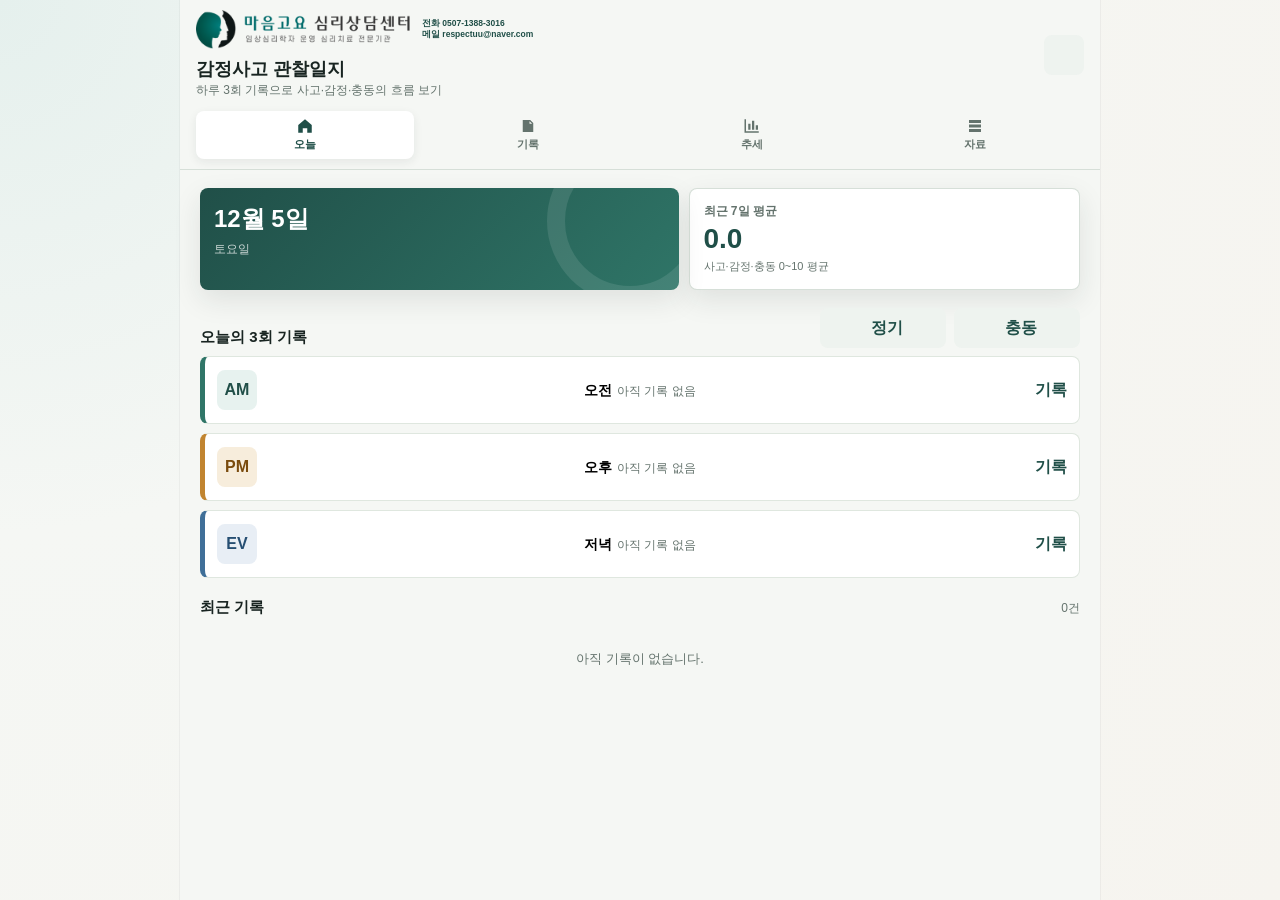
==== index.html @ 986c9a39 "Add files via upload" ====
<!DOCTYPE html>
<html lang="ko">
<head>
  <meta charset="UTF-8">
  <meta name="viewport" content="width=device-width, initial-scale=1.0, viewport-fit=cover">
  <meta name="theme-color" content="#2f7567">
  <meta name="apple-mobile-web-app-capable" content="yes">
  <meta name="apple-mobile-web-app-title" content="감정사고 일지">
  <meta name="apple-mobile-web-app-status-bar-style" content="default">
  <link rel="manifest" href="./manifest.webmanifest">
  <link rel="apple-touch-icon" href="./app-icon-192.png">
  <title>감정사고 관찰일지</title>
  <style>
    :root {
      --bg: #f5f7f4;
      --surface: #ffffff;
      --line: #dfe7df;
      --ink: #182421;
      --muted: #64736d;
      --brand: #2f7567;
      --brand-dark: #204f48;
      --accent: #c1842f;
      --danger: #b64a45;
      --blue: #3f6f98;
      --soft-green: #e7f2ef;
      --soft-amber: #f7eddc;
      --soft-blue: #e8eef5;
      --shadow: 0 10px 28px rgba(28, 44, 40, 0.10);
      --radius: 8px;
    }

    * {
      box-sizing: border-box;
    }

    html {
      min-height: 100%;
      background: var(--bg);
    }

    body {
      min-height: 100%;
      margin: 0;
      color: var(--ink);
      font-family: -apple-system, BlinkMacSystemFont, "Segoe UI", "Noto Sans KR", Arial, sans-serif;
      line-height: 1.45;
      letter-spacing: 0;
      background: radial-gradient(circle at top left, #e5f0ed 0, #f5f7f4 34%, #f6f4ef 100%);
    }

    button,
    input,
    textarea,
    select {
      font: inherit;
    }

    button {
      border: 0;
      cursor: pointer;
    }

    .app {
      max-width: 920px;
      min-height: 100vh;
      margin: 0 auto;
      background: var(--bg);
      box-shadow: 0 0 0 1px rgba(0,0,0,0.04);
    }

    .topbar {
      position: sticky;
      top: 0;
      z-index: 10;
      background: rgba(245, 247, 244, 0.94);
      backdrop-filter: blur(16px);
      border-bottom: 1px solid rgba(210, 220, 212, 0.85);
      padding: calc(10px + env(safe-area-inset-top)) 16px 10px;
    }

    .top-row {
      display: flex;
      align-items: center;
      justify-content: space-between;
      gap: 12px;
    }

    .brand-mark {
      display: flex;
      align-items: center;
      gap: 10px;
      min-width: 0;
      flex: 1;
    }

    .brand-line {
      display: flex;
      align-items: center;
      gap: 6px;
      min-width: 0;
      flex-wrap: wrap;
    }

    .text-logo {
      display: flex;
      align-items: center;
      gap: 6px;
      min-width: 0;
      flex: 0 1 auto;
    }

    .brand-logo-img {
      display: block;
      width: min(220px, 48vw);
      height: auto;
      object-fit: contain;
    }

    .text-logo-name {
      display: flex;
      align-items: baseline;
      gap: 5px;
      white-space: nowrap;
      line-height: 0.95;
    }

    .text-logo-main {
      color: #007f78;
      font-size: 15px;
      font-weight: 900;
      letter-spacing: 0;
    }

    .text-logo-sub {
      color: #3f4346;
      font-size: 13px;
      font-weight: 850;
      letter-spacing: 0;
    }

    .text-logo-caption {
      display: block;
      margin-top: 1px;
      color: #777f7b;
      font-size: 7px;
      font-weight: 800;
      line-height: 1;
      letter-spacing: 0.7px;
      white-space: nowrap;
    }

    .center-contact {
      color: var(--brand-dark);
      font-size: 8.5px;
      line-height: 1.35;
      font-weight: 750;
      white-space: nowrap;
      flex: 0 0 auto;
    }

    .center-contact span {
      display: block;
    }

    h1 {
      margin: 0;
      font-size: 18px;
      line-height: 1.2;
      font-weight: 800;
    }

    .app-title {
      margin-top: 10px;
    }

    .subtitle {
      margin: 2px 0 0;
      color: var(--muted);
      font-size: 12px;
      white-space: nowrap;
      overflow: hidden;
      text-overflow: ellipsis;
    }

    .ghost-btn,
    .solid-btn,
    .danger-btn,
    .icon-btn {
      min-height: 40px;
      border-radius: 8px;
      display: inline-flex;
      align-items: center;
      justify-content: center;
      gap: 7px;
      font-weight: 750;
      transition: transform 0.12s ease, background 0.12s ease;
    }

    .ghost-btn:active,
    .solid-btn:active,
    .danger-btn:active,
    .icon-btn:active {
      transform: translateY(1px);
    }

    .ghost-btn {
      padding: 0 12px;
      background: #eef3ef;
      color: var(--brand-dark);
    }

    .solid-btn {
      width: 100%;
      padding: 0 16px;
      color: white;
      background: var(--brand);
      box-shadow: 0 8px 18px rgba(47, 117, 103, 0.24);
    }

    .button-row {
      display: grid;
      grid-template-columns: 1fr 1fr;
      gap: 8px;
    }

    .danger-btn {
      width: 100%;
      padding: 0 16px;
      color: white;
      background: var(--danger);
    }

    .icon-btn {
      width: 40px;
      height: 40px;
      background: #eef3ef;
      color: var(--brand-dark);
      flex: 0 0 auto;
      font-size: 18px;
    }

    .tabs {
      display: grid;
      grid-template-columns: repeat(4, 1fr);
      gap: 6px;
      margin-top: 12px;
    }

    .tab {
      min-height: 42px;
      padding: 6px 4px;
      border-radius: 8px;
      background: transparent;
      color: var(--muted);
      display: flex;
      flex-direction: column;
      align-items: center;
      justify-content: center;
      gap: 2px;
      font-size: 11px;
      font-weight: 750;
    }

    .tab .tab-icon {
      width: 18px;
      height: 18px;
      display: block;
      position: relative;
    }

    .tab.active {
      background: var(--surface);
      color: var(--brand-dark);
      box-shadow: 0 3px 10px rgba(29, 42, 38, 0.08);
    }

    .icon-home::before,
    .icon-write::before,
    .icon-chart::before,
    .icon-data::before,
    .icon-lock::before,
    .icon-plus::before,
    .icon-download::before,
    .icon-upload::before,
    .icon-trash::before,
    .icon-save::before {
      content: "";
      display: block;
      width: 100%;
      height: 100%;
      background: currentColor;
      mask-size: contain;
      mask-repeat: no-repeat;
      mask-position: center;
      -webkit-mask-size: contain;
      -webkit-mask-repeat: no-repeat;
      -webkit-mask-position: center;
    }

    .icon-home::before { mask-image: url("data:image/svg+xml,%3Csvg xmlns='http://www.w3.org/2000/svg' viewBox='0 0 24 24'%3E%3Cpath d='M3 10.5 12 3l9 7.5V21h-6v-6H9v6H3z'/%3E%3C/svg%3E"); -webkit-mask-image: url("data:image/svg+xml,%3Csvg xmlns='http://www.w3.org/2000/svg' viewBox='0 0 24 24'%3E%3Cpath d='M3 10.5 12 3l9 7.5V21h-6v-6H9v6H3z'/%3E%3C/svg%3E"); }
    .icon-write::before { mask-image: url("data:image/svg+xml,%3Csvg xmlns='http://www.w3.org/2000/svg' viewBox='0 0 24 24'%3E%3Cpath d='M5 4h10l4 4v12H5zm9 1.5V9h3.5L14 5.5zM8 13h8v2H8zm0 4h8v2H8z'/%3E%3C/svg%3E"); -webkit-mask-image: url("data:image/svg+xml,%3Csvg xmlns='http://www.w3.org/2000/svg' viewBox='0 0 24 24'%3E%3Cpath d='M5 4h10l4 4v12H5zm9 1.5V9h3.5L14 5.5zM8 13h8v2H8zm0 4h8v2H8z'/%3E%3C/svg%3E"); }
    .icon-chart::before { mask-image: url("data:image/svg+xml,%3Csvg xmlns='http://www.w3.org/2000/svg' viewBox='0 0 24 24'%3E%3Cpath d='M4 19h17v2H2V3h2zm3-2V9h3v8zm5 0V5h3v12zm5 0v-6h3v6z'/%3E%3C/svg%3E"); -webkit-mask-image: url("data:image/svg+xml,%3Csvg xmlns='http://www.w3.org/2000/svg' viewBox='0 0 24 24'%3E%3Cpath d='M4 19h17v2H2V3h2zm3-2V9h3v8zm5 0V5h3v12zm5 0v-6h3v6z'/%3E%3C/svg%3E"); }
    .icon-data::before { mask-image: url("data:image/svg+xml,%3Csvg xmlns='http://www.w3.org/2000/svg' viewBox='0 0 24 24'%3E%3Cpath d='M4 4h16v4H4zm0 6h16v4H4zm0 6h16v4H4z'/%3E%3C/svg%3E"); -webkit-mask-image: url("data:image/svg+xml,%3Csvg xmlns='http://www.w3.org/2000/svg' viewBox='0 0 24 24'%3E%3Cpath d='M4 4h16v4H4zm0 6h16v4H4zm0 6h16v4H4z'/%3E%3C/svg%3E"); }
    .icon-lock::before { mask-image: url("data:image/svg+xml,%3Csvg xmlns='http://www.w3.org/2000/svg' viewBox='0 0 24 24'%3E%3Cpath d='M7 10V8a5 5 0 0 1 10 0v2h2v11H5V10zm2 0h6V8a3 3 0 0 0-6 0z'/%3E%3C/svg%3E"); -webkit-mask-image: url("data:image/svg+xml,%3Csvg xmlns='http://www.w3.org/2000/svg' viewBox='0 0 24 24'%3E%3Cpath d='M7 10V8a5 5 0 0 1 10 0v2h2v11H5V10zm2 0h6V8a3 3 0 0 0-6 0z'/%3E%3C/svg%3E"); }
    .icon-plus::before { mask-image: url("data:image/svg+xml,%3Csvg xmlns='http://www.w3.org/2000/svg' viewBox='0 0 24 24'%3E%3Cpath d='M11 4h2v7h7v2h-7v7h-2v-7H4v-2h7z'/%3E%3C/svg%3E"); -webkit-mask-image: url("data:image/svg+xml,%3Csvg xmlns='http://www.w3.org/2000/svg' viewBox='0 0 24 24'%3E%3Cpath d='M11 4h2v7h7v2h-7v7h-2v-7H4v-2h7z'/%3E%3C/svg%3E"); }
    .icon-download::before { mask-image: url("data:image/svg+xml,%3Csvg xmlns='http://www.w3.org/2000/svg' viewBox='0 0 24 24'%3E%3Cpath d='M11 3h2v10l3-3 1.4 1.4L12 16.8l-5.4-5.4L8 10l3 3zM5 19h14v2H5z'/%3E%3C/svg%3E"); -webkit-mask-image: url("data:image/svg+xml,%3Csvg xmlns='http://www.w3.org/2000/svg' viewBox='0 0 24 24'%3E%3Cpath d='M11 3h2v10l3-3 1.4 1.4L12 16.8l-5.4-5.4L8 10l3 3zM5 19h14v2H5z'/%3E%3C/svg%3E"); }
    .icon-upload::before { mask-image: url("data:image/svg+xml,%3Csvg xmlns='http://www.w3.org/2000/svg' viewBox='0 0 24 24'%3E%3Cpath d='M11 16h2V6l3 3 1.4-1.4L12 2.2 6.6 7.6 8 9l3-3zM5 19h14v2H5z'/%3E%3C/svg%3E"); -webkit-mask-image: url("data:image/svg+xml,%3Csvg xmlns='http://www.w3.org/2000/svg' viewBox='0 0 24 24'%3E%3Cpath d='M11 16h2V6l3 3 1.4-1.4L12 2.2 6.6 7.6 8 9l3-3zM5 19h14v2H5z'/%3E%3C/svg%3E"); }
    .icon-trash::before { mask-image: url("data:image/svg+xml,%3Csvg xmlns='http://www.w3.org/2000/svg' viewBox='0 0 24 24'%3E%3Cpath d='M7 21h10l1-13H6zm2-16V3h6v2h5v2H4V5z'/%3E%3C/svg%3E"); -webkit-mask-image: url("data:image/svg+xml,%3Csvg xmlns='http://www.w3.org/2000/svg' viewBox='0 0 24 24'%3E%3Cpath d='M7 21h10l1-13H6zm2-16V3h6v2h5v2H4V5z'/%3E%3C/svg%3E"); }
    .icon-save::before { mask-image: url("data:image/svg+xml,%3Csvg xmlns='http://www.w3.org/2000/svg' viewBox='0 0 24 24'%3E%3Cpath d='M5 3h12l2 2v16H5zm3 2v5h8V5zm1 12h6v-5H9z'/%3E%3C/svg%3E"); -webkit-mask-image: url("data:image/svg+xml,%3Csvg xmlns='http://www.w3.org/2000/svg' viewBox='0 0 24 24'%3E%3Cpath d='M5 3h12l2 2v16H5zm3 2v5h8V5zm1 12h6v-5H9z'/%3E%3C/svg%3E"); }

    main {
      padding: 16px 14px 92px;
    }

    .view {
      display: none;
    }

    .view.active {
      display: block;
    }

    .grid {
      display: grid;
      gap: 12px;
    }

    .card {
      background: var(--surface);
      border: 1px solid rgba(211, 221, 213, 0.92);
      border-radius: var(--radius);
      box-shadow: var(--shadow);
      padding: 14px;
    }

    .summary {
      display: grid;
      grid-template-columns: 1.1fr 0.9fr;
      gap: 10px;
    }

    .today-card {
      color: white;
      background: linear-gradient(135deg, var(--brand-dark), var(--brand));
      border: 0;
      overflow: hidden;
      position: relative;
    }

    .today-card::after {
      content: "";
      position: absolute;
      right: -34px;
      top: -50px;
      width: 130px;
      height: 130px;
      border-radius: 50%;
      border: 18px solid rgba(255, 255, 255, 0.10);
    }

    .date-text {
      position: relative;
      z-index: 1;
      font-size: 24px;
      font-weight: 850;
    }

    .date-sub {
      position: relative;
      z-index: 1;
      margin-top: 4px;
      color: rgba(255,255,255,0.76);
      font-size: 12px;
    }

    .metric {
      display: flex;
      flex-direction: column;
      justify-content: center;
      min-height: 92px;
    }

    .metric-label {
      color: var(--muted);
      font-size: 12px;
      font-weight: 750;
    }

    .metric-value {
      margin-top: 4px;
      font-size: 28px;
      font-weight: 850;
      line-height: 1;
      color: var(--brand-dark);
    }

    .metric-note {
      margin-top: 6px;
      color: var(--muted);
      font-size: 11px;
    }

    .section-head {
      display: flex;
      align-items: end;
      justify-content: space-between;
      gap: 12px;
      margin: 18px 0 8px;
    }

    h2 {
      margin: 0;
      font-size: 15px;
      font-weight: 850;
    }

    .small-muted {
      color: var(--muted);
      font-size: 12px;
    }

    .slot-list {
      display: grid;
      gap: 9px;
    }

    .slot {
      min-height: 68px;
      display: grid;
      grid-template-columns: 42px 1fr auto;
      align-items: center;
      gap: 12px;
      padding: 12px;
      border-radius: var(--radius);
      border: 1px solid var(--line);
      background: var(--surface);
    }

    .slot.am { border-left: 5px solid var(--brand); }
    .slot.pm { border-left: 5px solid var(--accent); }
    .slot.evening { border-left: 5px solid var(--blue); }

    .slot-symbol {
      width: 40px;
      height: 40px;
      border-radius: 8px;
      display: grid;
      place-items: center;
      font-weight: 850;
    }

    .slot.am .slot-symbol { color: var(--brand-dark); background: var(--soft-green); }
    .slot.pm .slot-symbol { color: #7a4b0d; background: var(--soft-amber); }
    .slot.evening .slot-symbol { color: #264e72; background: var(--soft-blue); }

    .slot-title {
      font-weight: 800;
      font-size: 14px;
    }

    .slot-detail {
      margin-top: 2px;
      color: var(--muted);
      font-size: 12px;
    }

    .slot-score {
      min-width: 46px;
      text-align: right;
      font-weight: 850;
      color: var(--brand-dark);
    }

    .form-row {
      display: grid;
      gap: 6px;
      margin-bottom: 14px;
    }

    label {
      color: var(--muted);
      font-size: 12px;
      font-weight: 800;
    }

    input[type="date"],
    select,
    textarea,
    input[type="password"],
    input[type="text"] {
      width: 100%;
      min-height: 44px;
      border-radius: 8px;
      border: 1px solid var(--line);
      background: #fbfcfa;
      color: var(--ink);
      padding: 10px 11px;
      outline: none;
    }

    textarea {
      min-height: 82px;
      resize: vertical;
    }

    input:focus,
    select:focus,
    textarea:focus {
      border-color: var(--brand);
      box-shadow: 0 0 0 3px rgba(47, 117, 103, 0.14);
      background: white;
    }

    .segmented {
      display: grid;
      grid-template-columns: repeat(3, 1fr);
      gap: 6px;
    }

    .segmented button,
    .chip {
      min-height: 40px;
      border-radius: 8px;
      background: #edf2ee;
      color: var(--muted);
      font-weight: 800;
    }

    .segmented button.active,
    .chip.active {
      color: white;
      background: var(--brand);
    }

    .mode-note {
      margin-top: 6px;
      color: var(--muted);
      font-size: 12px;
    }

    .chip-row {
      display: flex;
      flex-wrap: wrap;
      gap: 7px;
    }

    .chip {
      padding: 0 12px;
    }

    .slider-card {
      padding: 11px 0 8px;
      border-bottom: 1px solid #edf1ed;
    }

    .slider-card:last-child {
      border-bottom: 0;
    }

    .urgent-panel {
      display: none;
      margin-top: 12px;
      padding: 12px;
      border: 1px solid rgba(182, 74, 69, 0.26);
      border-radius: var(--radius);
      background: #fff6f2;
    }

    .urgent-panel.active {
      display: block;
    }

    .urgent-title {
      color: #8c332f;
      font-size: 14px;
      font-weight: 850;
    }

    .coping-actions {
      display: grid;
      grid-template-columns: 1fr 1fr;
      gap: 7px;
      margin-top: 10px;
    }

    .coping-btn {
      min-height: 38px;
      padding: 0 10px;
      border-radius: 8px;
      background: white;
      color: #6d302d;
      border: 1px solid rgba(182, 74, 69, 0.24);
      font-size: 12px;
      font-weight: 800;
    }

    .slider-top {
      display: flex;
      align-items: center;
      justify-content: space-between;
      gap: 10px;
      margin-bottom: 8px;
    }

    .slider-name {
      font-weight: 800;
      font-size: 14px;
    }

    .slider-value {
      width: 42px;
      height: 32px;
      border-radius: 8px;
      display: grid;
      place-items: center;
      color: white;
      background: var(--brand);
      font-weight: 850;
    }

    input[type="range"] {
      width: 100%;
      accent-color: var(--brand);
    }

    .range-labels {
      display: flex;
      justify-content: space-between;
      color: var(--muted);
      font-size: 11px;
    }

    .chart-wrap {
      height: 230px;
      width: 100%;
    }

    canvas {
      width: 100%;
      height: 100%;
      display: block;
    }

    .pattern-grid {
      display: grid;
      gap: 10px;
    }

    .pattern-item {
      display: grid;
      grid-template-columns: 1fr auto;
      gap: 10px;
      align-items: center;
      padding: 10px 0;
      border-bottom: 1px solid #edf1ed;
    }

    .pattern-item:last-child {
      border-bottom: 0;
    }

    .bar {
      height: 8px;
      margin-top: 7px;
      border-radius: 99px;
      background: #e6ece7;
      overflow: hidden;
    }

    .bar span {
      display: block;
      height: 100%;
      border-radius: inherit;
      background: var(--brand);
    }

    .record-list {
      display: grid;
      gap: 8px;
    }

    .record-item {
      display: grid;
      gap: 5px;
      padding: 12px;
      border: 1px solid var(--line);
      border-radius: var(--radius);
      background: white;
    }

    .record-top {
      display: flex;
      justify-content: space-between;
      gap: 10px;
      font-weight: 850;
      font-size: 13px;
    }

    .record-meta {
      color: var(--muted);
      font-size: 12px;
    }

    .record-badge {
      display: inline-flex;
      width: fit-content;
      padding: 3px 7px;
      border-radius: 999px;
      color: #8c332f;
      background: #fff1ee;
      font-size: 11px;
      font-weight: 850;
    }

    .record-actions {
      display: flex;
      gap: 8px;
      margin-top: 4px;
    }

    .mini-btn {
      min-height: 34px;
      padding: 0 10px;
      border-radius: 8px;
      background: #edf2ee;
      color: var(--brand-dark);
      font-weight: 800;
      font-size: 12px;
    }

    .empty {
      padding: 24px 10px;
      text-align: center;
      color: var(--muted);
      font-size: 13px;
    }

    .toast {
      position: fixed;
      left: 50%;
      bottom: calc(18px + env(safe-area-inset-bottom));
      z-index: 30;
      transform: translateX(-50%) translateY(20px);
      opacity: 0;
      pointer-events: none;
      max-width: min(420px, calc(100vw - 28px));
      padding: 12px 14px;
      color: white;
      background: rgba(20, 34, 30, 0.94);
      border-radius: 8px;
      box-shadow: var(--shadow);
      font-weight: 750;
      transition: opacity .18s ease, transform .18s ease;
    }

    .toast.show {
      opacity: 1;
      transform: translateX(-50%) translateY(0);
    }

    .lock-screen {
      position: fixed;
      inset: 0;
      z-index: 40;
      display: none;
      place-items: center;
      padding: 22px;
      background: linear-gradient(135deg, var(--brand-dark), #31433f);
    }

    .lock-screen.active {
      display: grid;
    }

    .lock-box {
      width: min(380px, 100%);
      padding: 20px;
      border-radius: var(--radius);
      background: white;
      box-shadow: 0 24px 60px rgba(0,0,0,0.24);
    }

    .lock-box h2 {
      font-size: 20px;
      margin-bottom: 6px;
    }

    .file-input {
      display: none;
    }

    .report-box {
      display: grid;
      gap: 8px;
      margin-top: 12px;
      padding: 12px;
      border-radius: var(--radius);
      background: #fbfcfa;
      border: 1px solid var(--line);
      color: var(--ink);
      font-size: 13px;
    }

    .privacy-note {
      margin-top: 10px;
      color: var(--muted);
      font-size: 12px;
    }

    .guide-list {
      margin: 10px 0 0;
      padding-left: 18px;
      color: var(--muted);
      font-size: 12px;
    }

    .guide-list li {
      margin: 4px 0;
    }

    .share-actions {
      display: grid;
      grid-template-columns: 1fr 1fr;
      gap: 8px;
      margin-top: 10px;
    }

    @media (min-width: 720px) {
      .app {
        min-height: 100vh;
      }

      main {
        padding: 18px 20px 34px;
      }

      .desktop-grid {
        display: grid;
        grid-template-columns: 1fr 1fr;
        gap: 14px;
        align-items: start;
      }

      .chart-wrap {
        height: 280px;
      }
    }

    @media (max-width: 380px) {
      h1 {
        font-size: 16px;
      }

      .text-logo-main {
        font-size: 13px;
      }

      .text-logo-sub {
        font-size: 11.5px;
      }

      .text-logo-caption {
        font-size: 6.5px;
      }

      .brand-line {
        gap: 3px 8px;
      }

      .brand-logo-img {
        width: min(176px, 52vw);
      }

      .center-contact {
        font-size: 7.5px;
      }

      .summary {
        grid-template-columns: 1fr;
      }

      .button-row,
      .coping-actions,
      .share-actions {
        grid-template-columns: 1fr;
      }

      .slot {
        grid-template-columns: 38px 1fr;
      }

      .slot-score {
        grid-column: 2;
        text-align: left;
      }
    }
  </style>
</head>
<body>
  <div class="app">
    <header class="topbar">
      <div class="top-row">
        <div class="brand-mark">
          <div>
            <div class="brand-line">
              <div class="text-logo" aria-label="마음고요 심리상담센터">
                <img class="brand-logo-img" src="./maeumgoyo_logo_large_subtitle.png" alt="마음고요 심리상담센터 - 임상심리학자 운영 심리치료 전문기관">
              </div>
              <div class="center-contact" aria-label="마음고요 심리상담센터 연락처">
                <span>전화 0507-1388-3016</span>
                <span>메일 respectuu@naver.com</span>
              </div>
            </div>
            <h1 class="app-title">감정사고 관찰일지</h1>
            <p class="subtitle">하루 3회 기록으로 사고·감정·충동의 흐름 보기</p>
          </div>
        </div>
        <button class="icon-btn" id="lockButton" title="잠금"><span class="tab-icon icon-lock"></span></button>
      </div>
      <nav class="tabs" aria-label="앱 메뉴">
        <button class="tab active" data-view="home"><span class="tab-icon icon-home"></span><span>오늘</span></button>
        <button class="tab" data-view="record"><span class="tab-icon icon-write"></span><span>기록</span></button>
        <button class="tab" data-view="trend"><span class="tab-icon icon-chart"></span><span>추세</span></button>
        <button class="tab" data-view="data"><span class="tab-icon icon-data"></span><span>자료</span></button>
      </nav>
    </header>

    <main>
      <section class="view active" id="homeView">
        <div class="summary">
          <div class="card today-card">
            <div class="date-text" id="todayText">오늘</div>
            <div class="date-sub" id="todaySub">오전 · 오후 · 저녁 중 편한 시간에 기록</div>
          </div>
          <div class="card metric">
            <div class="metric-label">최근 7일 평균</div>
            <div class="metric-value" id="weekAverage">0.0</div>
            <div class="metric-note">사고·감정·충동 0~10 평균</div>
          </div>
        </div>

        <div class="section-head">
          <h2>오늘의 3회 기록</h2>
          <div class="button-row" style="width:min(260px, 100%);">
            <button class="ghost-btn" id="quickRecord"><span class="tab-icon icon-plus"></span>정기</button>
            <button class="ghost-btn" id="urgeRecord"><span class="tab-icon icon-plus"></span>충동</button>
          </div>
        </div>
        <div class="slot-list" id="todaySlots"></div>

        <div class="section-head">
          <h2>최근 기록</h2>
          <span class="small-muted" id="recordCount">0건</span>
        </div>
        <div class="record-list" id="recentRecords"></div>
      </section>

      <section class="view" id="recordView">
        <form class="card" id="entryForm">
          <input type="hidden" id="editId">
          <div class="form-row">
            <label for="dateInput">날짜</label>
            <input id="dateInput" type="date" required>
            <div class="small-muted">관찰한 날짜입니다. 실제 기록한 시각은 자동으로 따로 저장됩니다.</div>
          </div>

          <div class="form-row">
            <label>기록 방식</label>
            <div class="segmented" id="modeButtons">
              <button type="button" data-mode="routine" class="active">하루 3회</button>
              <button type="button" data-mode="event">충동 발생</button>
            </div>
            <div class="mode-note" id="modeNote">하루 3회 기록은 같은 날짜와 시간대에 1개만 유지됩니다.</div>
          </div>

          <div class="form-row">
            <label>시간대</label>
            <div class="segmented" id="periodButtons">
              <button type="button" data-period="오전" class="active">오전</button>
              <button type="button" data-period="오후">오후</button>
              <button type="button" data-period="저녁">저녁</button>
            </div>
          </div>

          <div class="form-row">
            <label>중독 유형</label>
            <div class="chip-row" id="typeChips">
              <button type="button" class="chip active" data-type="도박">도박</button>
              <button type="button" class="chip" data-type="음주">음주</button>
              <button type="button" class="chip" data-type="성">성</button>
              <button type="button" class="chip" data-type="쇼핑">쇼핑</button>
              <button type="button" class="chip" data-type="인터넷">인터넷</button>
              <button type="button" class="chip" data-type="기타">기타</button>
            </div>
          </div>

          <div class="form-row">
            <label for="situationInput">상황</label>
            <textarea id="situationInput" placeholder="예: 퇴근 후 혼자 있을 때, 갈등 후 휴대폰을 오래 보던 중"></textarea>
          </div>

          <div class="form-row">
            <label for="thoughtTextInput">그때 든 생각</label>
            <textarea id="thoughtTextInput" placeholder="예: 지금 하지 않으면 답답함이 사라지지 않을 것 같았다"></textarea>
          </div>

          <div class="form-row">
            <label>감정 종류</label>
            <div class="chip-row" id="emotionChips">
              <button type="button" class="chip active" data-emotion="">선택 안 함</button>
              <button type="button" class="chip" data-emotion="불안">불안</button>
              <button type="button" class="chip" data-emotion="외로움">외로움</button>
              <button type="button" class="chip" data-emotion="분노">분노</button>
              <button type="button" class="chip" data-emotion="공허함">공허함</button>
              <button type="button" class="chip" data-emotion="수치심">수치심</button>
              <button type="button" class="chip" data-emotion="심심함">심심함</button>
              <button type="button" class="chip" data-emotion="짜증">짜증</button>
              <button type="button" class="chip" data-emotion="우울">우울</button>
              <button type="button" class="chip" data-emotion="두려움">두려움</button>
              <button type="button" class="chip" data-emotion="기타">기타</button>
            </div>
          </div>

          <div class="form-row">
            <label>충동이 시작된 때</label>
            <div class="segmented" id="urgeStartButtons" style="grid-template-columns: repeat(4, 1fr);">
              <button type="button" data-urge-start="방금" class="active">방금</button>
              <button type="button" data-urge-start="30분 전">30분 전</button>
              <button type="button" data-urge-start="1시간 전">1시간 전</button>
              <button type="button" data-urge-start="더 이전">더 이전</button>
            </div>
          </div>

          <div class="form-row">
            <label>강도 및 중독행동 기록</label>
            <div class="card" style="box-shadow:none; padding:4px 12px;">
              <div class="slider-card">
                <div class="slider-top"><span class="slider-name">중독 관련 생각</span><span class="slider-value" id="thoughtValue">0</span></div>
                <input id="thoughtInput" type="range" min="0" max="10" value="0">
                <div class="range-labels"><span>없음</span><span>매우 강함</span></div>
              </div>
              <div class="slider-card">
                <div class="slider-top"><span class="slider-name">불편한 감정</span><span class="slider-value" id="emotionValue">0</span></div>
                <input id="emotionInput" type="range" min="0" max="10" value="0">
                <div class="range-labels"><span>안정</span><span>압도됨</span></div>
              </div>
              <div class="slider-card">
                <div class="slider-top"><span class="slider-name">하고 싶은 마음</span><span class="slider-value" id="urgeValue">0</span></div>
                <input id="urgeInput" type="range" min="0" max="10" value="0">
                <div class="range-labels"><span>없음</span><span>통제 어려움</span></div>
              </div>
              <div class="slider-card">
                <div class="slider-top"><span class="slider-name">행동 여부</span><span class="small-muted">0/1 기록</span></div>
                <input id="actionInput" type="hidden" value="0">
                <div class="segmented" id="actionButtons">
                  <button type="button" data-action="0" class="active">일어나지 않음 (0)</button>
                  <button type="button" data-action="1">일어남 (1)</button>
                </div>
              </div>
            </div>
            <div class="urgent-panel" id="urgentPanel">
              <div class="urgent-title">지금 충동이 강합니다. 먼저 10분만 늦춰보세요.</div>
              <div class="small-muted" style="margin-top:4px;">아래 대처를 누르면 대처행동 칸에 바로 기록됩니다.</div>
              <div class="coping-actions">
                <button type="button" class="coping-btn" data-coping="10분 미루기">10분 미루기</button>
                <button type="button" class="coping-btn" data-coping="장소 바꾸기">장소 바꾸기</button>
                <button type="button" class="coping-btn" data-coping="마음챙김호흡 1분">호흡 1분</button>
                <button type="button" class="coping-btn" data-coping="신뢰하는 사람에게 연락하기">연락하기</button>
              </div>
            </div>
          </div>

          <div class="form-row">
            <label for="noteInput">대처행동</label>
            <textarea id="noteInput" placeholder="대처방법(멈춤-한걸음뒤로-관찰하기-가치 행동하기, 세수하기-심한운동-마음챙김호흡-근육이완-전화하기), 기타 자신이 사용한 대처 방식을 기록하세요"></textarea>
          </div>

          <div class="form-row">
            <label>대처 후 도움 정도</label>
            <div class="card" style="box-shadow:none; padding:4px 12px;">
              <div class="slider-card">
                <div class="slider-top"><span class="slider-name">도움 정도</span><span class="slider-value" id="copingEffectValue">0</span></div>
                <input id="copingEffectInput" type="range" min="0" max="10" value="0">
                <div class="range-labels"><span>도움 안 됨</span><span>많이 도움</span></div>
              </div>
            </div>
          </div>

          <button class="solid-btn" type="submit"><span class="tab-icon icon-save"></span>지금 저장</button>
          <div class="small-muted" id="saveStatus" style="margin-top:8px; text-align:center;">변경 후 저장 버튼을 눌러주세요.</div>
        </form>
      </section>

      <section class="view" id="trendView">
        <div class="desktop-grid">
          <div class="card">
            <div class="section-head" style="margin-top:0;">
              <h2>사고·감정·충동과 중독행동</h2>
              <span class="small-muted">O=했음, X=하지 않았음</span>
            </div>
            <div class="chart-wrap"><canvas id="trendChart"></canvas></div>
          </div>

          <div class="card">
            <div class="section-head" style="margin-top:0;">
              <h2>패턴 요약</h2>
              <span class="small-muted" id="patternSource">기록 기준</span>
            </div>
            <div class="pattern-grid" id="patternSummary"></div>
          </div>
        </div>
      </section>

      <section class="view" id="dataView">
        <div class="grid">
          <div class="card">
            <h2>자료 내보내기</h2>
            <p class="small-muted">상담 전 공유하거나 본인이 보관할 수 있도록 CSV 파일로 저장합니다.</p>
            <ul class="guide-list">
              <li>가장 쉬운 방법은 CSV 공유를 눌러 메일 앱을 선택하는 것입니다. 지원되는 기기에서는 파일이 함께 전달됩니다.</li>
              <li>메일 작성은 받는 사람과 본문만 자동 입력됩니다. CSV 파일은 다운로드 후 직접 첨부해야 합니다.</li>
              <li>아이폰 Safari: 보통 파일 앱의 다운로드 폴더에 저장됩니다.</li>
              <li>안드로이드 Chrome/Samsung Internet: 보통 내 파일 또는 Files 앱의 Download 폴더에 저장됩니다.</li>
              <li>파일 이름에는 선택한 범위와 오늘 날짜가 함께 표시됩니다.</li>
            </ul>
            <div style="height:12px"></div>
            <div class="form-row" style="margin-bottom:0;">
              <label>내보낼 범위</label>
              <div class="segmented" id="exportRangeButtons" style="grid-template-columns: repeat(4, 1fr);">
                <button type="button" data-days="7" class="active">1주</button>
                <button type="button" data-days="14">2주</button>
                <button type="button" data-days="28">4주</button>
                <button type="button" data-days="all">전체</button>
              </div>
              <div class="mode-note" id="exportRangeNote">최근 1주 자료를 내보냅니다. 기록이 1주보다 적으면 있는 기록만 포함합니다.</div>
            </div>
            <div style="height:12px"></div>
            <button class="solid-btn" id="exportButton"><span class="tab-icon icon-download"></span>CSV 내보내기</button>
            <div class="share-actions">
              <button class="ghost-btn" id="shareCsvButton" type="button"><span class="tab-icon icon-upload"></span>CSV 공유</button>
              <button class="ghost-btn" id="emailButton" type="button"><span class="tab-icon icon-upload"></span>CSV 저장 후 메일</button>
            </div>
            <p class="small-muted" id="exportInfo" style="margin-top:10px;"></p>
          </div>

          <div class="card">
            <h2>자료 가져오기</h2>
            <p class="small-muted">이 앱에서 내보낸 CSV를 다시 불러올 수 있습니다.</p>
            <div style="height:12px"></div>
            <input class="file-input" id="importFile" type="file" accept=".csv,text/csv">
            <button class="ghost-btn" id="importButton" style="width:100%;"><span class="tab-icon icon-upload"></span>CSV 가져오기</button>
          </div>

          <div class="card">
            <h2>상담용 요약</h2>
            <p class="small-muted">최근 기록을 바탕으로 상담 전에 함께 볼 핵심 패턴을 정리합니다.</p>
            <div class="report-box" id="counselingSummary"></div>
          </div>

          <div class="card">
            <h2>개인정보 보호</h2>
            <p class="small-muted">기록은 이 기기의 브라우저 저장공간에만 저장되며 서버로 전송되지 않습니다.</p>
            <p class="privacy-note">PIN은 간단한 화면 잠금입니다. 강한 암호화가 아니므로 공용 기기에서는 사용 후 자료를 내보내고 삭제하세요.</p>
            <div style="height:12px"></div>
            <div class="grid">
              <input id="pinInput" type="password" inputmode="numeric" minlength="4" placeholder="4자리 이상 PIN 설정 또는 변경">
              <button class="ghost-btn" id="pinButton" style="width:100%;"><span class="tab-icon icon-lock"></span>PIN 저장</button>
            </div>
          </div>

          <div class="card">
            <h2>앱 업데이트</h2>
            <p class="small-muted">버튼이나 화면이 예전 모습으로 보이면 앱 파일만 새로 받습니다. 저장한 관찰 기록은 삭제되지 않습니다.</p>
            <p class="privacy-note">현재 버전: <span id="appVersionText">확인 중</span></p>
            <div style="height:12px"></div>
            <button class="ghost-btn" id="refreshAppButton" style="width:100%;"><span class="tab-icon icon-download"></span>새 버전 적용</button>
          </div>

          <div class="card">
            <h2>전체 삭제</h2>
            <p class="small-muted">기기에 저장된 모든 관찰 기록을 삭제합니다. 삭제 전 CSV 내보내기를 권장합니다.</p>
            <div style="height:12px"></div>
            <button class="danger-btn" id="clearButton"><span class="tab-icon icon-trash"></span>모든 기록 삭제</button>
          </div>
        </div>
      </section>
    </main>
  </div>

  <section class="lock-screen" id="lockScreen">
    <div class="lock-box">
      <h2>잠금 해제</h2>
      <p class="small-muted">설정한 PIN을 입력하면 기록을 볼 수 있습니다.</p>
      <div style="height:14px"></div>
      <div class="grid">
        <input id="unlockInput" type="password" inputmode="numeric" placeholder="PIN">
        <button class="solid-btn" id="unlockButton">열기</button>
      </div>
    </div>
  </section>

  <div class="toast" id="toast"></div>

  <script>
    const APP_VERSION = "2026.07.07-v6";
    const STORAGE_KEY = "addiction-behavior-journal-v1";
    const PIN_KEY = "addiction-behavior-journal-pin-v1";
    const PERIODS = ["오전", "오후", "저녁"];

    const state = {
      records: [],
      currentView: "home",
      selectedPeriod: "오전",
      selectedType: "도박",
      selectedEmotion: "",
      selectedUrgeStart: "방금",
      entryMode: "routine",
      exportRangeDays: 7,
      lastExport: null,
      formSnapshot: "",
      removedDemoRecords: 0
    };

    const $ = (selector) => document.querySelector(selector);
    const $$ = (selector) => Array.from(document.querySelectorAll(selector));

    function todayISO() {
      const now = new Date();
      const tz = now.getTimezoneOffset() * 60000;
      return new Date(now - tz).toISOString().slice(0, 10);
    }

    function formatKoreanDate(dateString) {
      const date = new Date(dateString + "T00:00:00");
      return `${date.getMonth() + 1}월 ${date.getDate()}일`;
    }

    function formatSavedTime(isoString) {
      if (!isoString) return "";
      const date = new Date(isoString);
      if (Number.isNaN(date.getTime())) return "";
      return date.toLocaleString("ko-KR", {
        month: "numeric",
        day: "numeric",
        hour: "2-digit",
        minute: "2-digit"
      });
    }

    function loadRecords() {
      try {
        state.records = JSON.parse(localStorage.getItem(STORAGE_KEY) || "[]");
      } catch {
        state.records = [];
      }
      const beforeCount = state.records.length;
      state.records = state.records.filter(record => !String(record.id || "").startsWith("demo-"));
      state.removedDemoRecords = beforeCount - state.records.length;
      if (state.removedDemoRecords > 0) saveRecords();
      state.records.sort((a, b) => (b.date + b.period).localeCompare(a.date + a.period));
    }

    function saveRecords() {
      localStorage.setItem(STORAGE_KEY, JSON.stringify(state.records));
    }

    function currentFormHasContent() {
      return Boolean(
        $("#situationInput").value.trim() ||
        $("#thoughtTextInput").value.trim() ||
        $("#noteInput").value.trim() ||
        state.selectedEmotion ||
        Number($("#thoughtInput").value) > 0 ||
        Number($("#emotionInput").value) > 0 ||
        Number($("#urgeInput").value) > 0 ||
        Number($("#actionInput").value) > 0 ||
        Number($("#copingEffectInput").value) > 0
      );
    }

    function score(record) {
      return intensityScore(record);
    }

    function intensityScore(record) {
      return Number(record.thought || 0) + Number(record.emotion || 0) + Number(record.urge || 0);
    }

    function average(records) {
      if (!records.length) return 0;
      return records.reduce((sum, record) => sum + score(record), 0) / records.length;
    }

    function averageIntensity(records) {
      if (!records.length) return 0;
      return records.reduce((sum, record) => sum + intensityScore(record), 0) / records.length;
    }

    function averageLevel(records) {
      if (!records.length) return 0;
      return records.reduce((sum, record) => sum + intensityScore(record) / 3, 0) / records.length;
    }

    function showToast(message) {
      const toast = $("#toast");
      toast.textContent = message;
      toast.classList.add("show");
      clearTimeout(showToast.timer);
      showToast.timer = setTimeout(() => toast.classList.remove("show"), 1900);
    }

    function formStateString() {
      const form = buildEntry({ keepUpdatedAt: true });
      delete form.id;
      delete form.updatedAt;
      return JSON.stringify(form);
    }

    function formHasUnsavedChanges() {
      if (state.currentView !== "record") return false;
      return state.formSnapshot && formStateString() !== state.formSnapshot;
    }

    function markFormClean() {
      state.formSnapshot = formStateString();
      const status = $("#saveStatus");
      if (status) status.textContent = "변경 후 저장 버튼을 눌러주세요.";
    }

    function markFormChanged() {
      if (state.currentView !== "record") return;
      const status = $("#saveStatus");
      if (!status) return;
      status.textContent = formHasUnsavedChanges()
        ? "저장하지 않은 변경이 있습니다."
        : "변경 후 저장 버튼을 눌러주세요.";
    }

    function confirmLeaveRecord() {
      if (!formHasUnsavedChanges()) return true;
      return confirm("저장하지 않은 변경이 있습니다. 저장하지 않고 나갈까요?");
    }

    function setView(viewName, options = {}) {
      if (!options.force && state.currentView === "record" && viewName !== "record") {
        if (!confirmLeaveRecord()) return false;
        resetForm(currentPeriodByClock(), "routine");
      }
      state.currentView = viewName;
      $$(".view").forEach(view => view.classList.toggle("active", view.id === `${viewName}View`));
      $$(".tab").forEach(tab => tab.classList.toggle("active", tab.dataset.view === viewName));
      if (viewName === "trend") drawTrend();
      renderAll();
      return true;
    }

    function setPeriod(period) {
      state.selectedPeriod = period;
      $$("#periodButtons button").forEach(button => button.classList.toggle("active", button.dataset.period === period));
    }

    function setType(type) {
      state.selectedType = type;
      $$("#typeChips .chip").forEach(button => button.classList.toggle("active", button.dataset.type === type));
    }

    function setEmotion(emotion) {
      state.selectedEmotion = emotion || "";
      $$("#emotionChips .chip").forEach(button => button.classList.toggle("active", button.dataset.emotion === state.selectedEmotion));
    }

    function setUrgeStart(value) {
      state.selectedUrgeStart = value || "방금";
      $$("#urgeStartButtons button").forEach(button => button.classList.toggle("active", button.dataset.urgeStart === state.selectedUrgeStart));
    }

    function setEntryMode(mode) {
      state.entryMode = mode === "event" ? "event" : "routine";
      $$("#modeButtons button").forEach(button => button.classList.toggle("active", button.dataset.mode === state.entryMode));
      $("#modeNote").textContent = state.entryMode === "event"
        ? "충동 발생 기록은 같은 시간대에 여러 번 남길 수 있습니다."
        : "하루 3회 기록은 같은 날짜와 시간대에 1개만 유지됩니다.";
    }

    function setAction(value) {
      const normalized = Number(value) > 0 ? 1 : 0;
      $("#actionInput").value = normalized;
      $$("#actionButtons button").forEach(button => button.classList.toggle("active", Number(button.dataset.action) === normalized));
      renderUrgentPanel();
    }

    function updateSliderLabels() {
      [
        ["thoughtInput", "thoughtValue"],
        ["emotionInput", "emotionValue"],
        ["urgeInput", "urgeValue"],
        ["copingEffectInput", "copingEffectValue"]
      ].forEach(([inputId, labelId]) => {
        const input = $("#" + inputId);
        const label = $("#" + labelId);
        label.textContent = input.value;
        label.style.background = Number(input.value) >= 8 ? "var(--danger)" : Number(input.value) >= 5 ? "var(--accent)" : "var(--brand)";
      });
      renderUrgentPanel();
    }

    function renderUrgentPanel() {
      const panel = $("#urgentPanel");
      if (!panel) return;
      const isHighRisk = Number($("#urgeInput").value) >= 8 || Number($("#actionInput").value) > 0;
      panel.classList.toggle("active", isHighRisk);
    }

    function currentPeriodByClock() {
      const hour = new Date().getHours();
      if (hour < 12) return "오전";
      if (hour < 18) return "오후";
      return "저녁";
    }

    function resetForm(period = "오전", mode = "routine") {
      $("#editId").value = "";
      $("#dateInput").value = todayISO();
      setEntryMode(mode);
      setPeriod(period);
      setType("도박");
      setEmotion("");
      setUrgeStart("방금");
      $("#situationInput").value = "";
      $("#thoughtTextInput").value = "";
      $("#noteInput").value = "";
      ["thoughtInput", "emotionInput", "urgeInput", "copingEffectInput"].forEach(id => $("#" + id).value = 0);
      setAction(0);
      updateSliderLabels();
      markFormClean();
    }

    function fillForm(record) {
      $("#editId").value = record.id;
      $("#dateInput").value = record.date;
      setEntryMode(record.mode || "routine");
      setPeriod(record.period);
      setType(record.type);
      setEmotion(record.emotionName || "");
      setUrgeStart(record.urgeStart || "방금");
      $("#situationInput").value = record.situation || "";
      $("#thoughtTextInput").value = record.thoughtText || "";
      $("#noteInput").value = record.note || "";
      $("#thoughtInput").value = record.thought || 0;
      $("#emotionInput").value = record.emotion || 0;
      $("#urgeInput").value = record.urge || 0;
      $("#copingEffectInput").value = record.copingEffect || 0;
      setAction(record.action || 0);
      updateSliderLabels();
      markFormClean();
      setView("record", { force: true });
    }

    function renderHome() {
      const today = todayISO();
      const now = new Date();
      $("#todayText").textContent = `${now.getMonth() + 1}월 ${now.getDate()}일`;
      $("#todaySub").textContent = now.toLocaleDateString("ko-KR", { weekday: "long" });

      const weekStart = new Date(today + "T00:00:00");
      weekStart.setDate(weekStart.getDate() - 6);
      const weekRecords = state.records.filter(record => new Date(record.date + "T00:00:00") >= weekStart);
      $("#weekAverage").textContent = averageLevel(weekRecords).toFixed(1);
      $("#recordCount").textContent = `${state.records.length}건`;

      const todayRecords = state.records.filter(record => record.date === today);
      $("#todaySlots").innerHTML = PERIODS.map((period, index) => {
        const found = todayRecords.find(record => record.period === period && (record.mode || "routine") === "routine");
        const className = index === 0 ? "am" : index === 1 ? "pm" : "evening";
        const symbol = index === 0 ? "AM" : index === 1 ? "PM" : "EV";
        return `
          <button class="slot ${className}" data-slot="${period}">
            <span class="slot-symbol">${symbol}</span>
            <span>
              <span class="slot-title">${period}</span>
              <span class="slot-detail">${found ? `${found.type} · ${found.situation || "상황 미입력"}` : "아직 기록 없음"}</span>
            </span>
            <span class="slot-score">${found ? score(found) + "점" : "기록"}</span>
          </button>
        `;
      }).join("");

      $("#recentRecords").innerHTML = state.records.slice(0, 5).map(recordTemplate).join("") || `<div class="empty">아직 기록이 없습니다.</div>`;
    }

    function recordTemplate(record) {
      return `
        <article class="record-item">
          ${(record.mode || "routine") === "event" ? `<span class="record-badge">충동 발생 기록</span>` : ""}
          <div class="record-top">
            <span>${formatKoreanDate(record.date)} ${record.period}</span>
            <span>${score(record)}점</span>
          </div>
          <div class="record-meta">${record.type} · ${record.situation || "상황 미입력"}</div>
          ${record.emotionName ? `<div class="record-meta">감정: ${record.emotionName}</div>` : ""}
          ${record.urgeStart ? `<div class="record-meta">충동 시작: ${record.urgeStart}</div>` : ""}
          ${record.updatedAt ? `<div class="record-meta">기록시각: ${formatSavedTime(record.updatedAt)}</div>` : ""}
          ${record.thoughtText ? `<div class="record-meta">생각: ${record.thoughtText}</div>` : ""}
          ${record.note ? `<div class="record-meta">대처행동: ${record.note}</div>` : ""}
          ${Number(record.copingEffect || 0) > 0 ? `<div class="record-meta">대처 후 도움 정도: ${record.copingEffect}/10</div>` : ""}
          <div class="record-actions">
            <button class="mini-btn" data-edit="${record.id}">수정</button>
            <button class="mini-btn" data-delete="${record.id}">삭제</button>
          </div>
        </article>
      `;
    }

    function periodOrder(period) {
      return PERIODS.indexOf(period) >= 0 ? PERIODS.indexOf(period) : 9;
    }

    function weekdayName(dateString) {
      return new Date(dateString + "T00:00:00").toLocaleDateString("ko-KR", { weekday: "short" });
    }

    function trendData(days = 14) {
      const start = new Date(todayISO() + "T00:00:00");
      start.setDate(start.getDate() - (days - 1));
      return state.records
        .filter(record => new Date(record.date + "T00:00:00") >= start)
        .slice()
        .sort((a, b) => {
          const dateCompare = a.date.localeCompare(b.date);
          if (dateCompare !== 0) return dateCompare;
          return periodOrder(a.period) - periodOrder(b.period);
        })
        .map(record => ({
          date: record.date,
          period: record.period,
          dateLabel: record.date.slice(5).replace("-", "/"),
          periodLabel: record.period,
          thought: Number(record.thought || 0),
          emotion: Number(record.emotion || 0),
          urge: Number(record.urge || 0),
          average: (Number(record.thought || 0) + Number(record.emotion || 0) + Number(record.urge || 0)) / 3,
          action: Number(record.action || 0) > 0 ? 1 : 0,
          count: 1
        }));
    }

    function drawTrend() {
      const canvas = $("#trendChart");
      const dpr = window.devicePixelRatio || 1;
      const rect = canvas.getBoundingClientRect();
      canvas.width = Math.max(1, Math.floor(rect.width * dpr));
      canvas.height = Math.max(1, Math.floor(rect.height * dpr));
      const ctx = canvas.getContext("2d");
      ctx.scale(dpr, dpr);
      ctx.clearRect(0, 0, rect.width, rect.height);

      const data = trendData(14);
      const padding = { left: 34, right: 16, top: 30, bottom: 66 };
      const width = rect.width - padding.left - padding.right;
      const height = rect.height - padding.top - padding.bottom;
      const maxY = 10;

      ctx.strokeStyle = "#dfe7df";
      ctx.lineWidth = 1;
      ctx.fillStyle = "#64736d";
      ctx.font = "11px system-ui";
      [0, 2, 4, 6, 8, 10].forEach(tick => {
        const y = padding.top + height - (tick / maxY) * height;
        ctx.beginPath();
        ctx.moveTo(padding.left, y);
        ctx.lineTo(padding.left + width, y);
        ctx.stroke();
        ctx.fillText(String(tick), 5, y + 4);
      });

      const xStep = width / Math.max(1, data.length);
      const series = [
        { key: "thought", label: "사고", color: "#2f7567" },
        { key: "emotion", label: "감정", color: "#c1842f" },
        { key: "urge", label: "충동", color: "#3f6f98" },
        { key: "average", label: "평균", color: "#4b4f54", dashed: true }
      ];

      series.forEach(item => {
        ctx.beginPath();
        ctx.setLineDash(item.dashed ? [5, 4] : []);
        data.forEach((point, index) => {
          const x = padding.left + (index + 0.5) * xStep;
          const y = padding.top + height - (point[item.key] / maxY) * height;
          if (index === 0) ctx.moveTo(x, y);
          else ctx.lineTo(x, y);
        });
        ctx.strokeStyle = item.color;
        ctx.lineWidth = item.dashed ? 2 : 2.5;
        ctx.stroke();
        ctx.setLineDash([]);
      });

      data.forEach((point, index) => {
        const x = padding.left + (index + 0.5) * xStep;
        if (point.action) {
          ctx.save();
          ctx.globalAlpha = 0.12;
          ctx.fillStyle = "#b64a45";
          ctx.fillRect(x - Math.max(4, xStep * 0.28), padding.top, Math.max(8, xStep * 0.56), height);
          ctx.restore();
        }
        series.forEach(item => {
          const y = padding.top + height - (point[item.key] / maxY) * height;
          ctx.fillStyle = point.count ? item.color : "#bcc8c0";
          ctx.beginPath();
          ctx.arc(x, y, point.count ? 3.4 : 2.4, 0, Math.PI * 2);
          ctx.fill();
        });
        if (point.action) {
          ctx.fillStyle = "#b64a45";
          ctx.font = "bold 12px system-ui";
          ctx.textAlign = "center";
          ctx.fillText("O", x, padding.top + height + 21);
        } else {
          ctx.fillStyle = "#7c8882";
          ctx.font = "bold 12px system-ui";
          ctx.textAlign = "center";
          ctx.fillText("X", x, padding.top + height + 21);
        }
        const periodMap = { "오전": "오", "오후": "후", "저녁": "저" };
        ctx.fillStyle = "#64736d";
        ctx.textAlign = "center";
        ctx.font = "10px system-ui";
        ctx.fillText(periodMap[point.periodLabel] || point.periodLabel, x, rect.height - 10);
        if (index === 0 || point.date !== data[index - 1].date) {
          ctx.fillText(point.dateLabel, x, rect.height - 26);
        }
      });

      let legendX = padding.left;
      let legendY = 14;
      const legend = [...series, { label: "O/X", color: "#b64a45" }];
      legend.forEach(item => {
        const nextWidth = item.label.length * 12 + 25;
        if (legendX + nextWidth > rect.width - 12) {
          legendX = padding.left;
          legendY += 14;
        }
        ctx.fillStyle = item.color;
        ctx.beginPath();
        ctx.arc(legendX, legendY, 4, 0, Math.PI * 2);
        ctx.fill();
        ctx.fillStyle = "#47554f";
        ctx.textAlign = "left";
        ctx.font = "11px system-ui";
        ctx.fillText(item.label, legendX + 7, legendY + 4);
        legendX += nextWidth;
      });

      if (!state.records.length) {
        ctx.fillStyle = "#64736d";
        ctx.font = "13px system-ui";
        ctx.textAlign = "center";
        ctx.fillText("기록을 저장하면 추세가 표시됩니다.", rect.width / 2, rect.height / 2);
      }
    }

    function renderPatterns() {
      const box = $("#patternSummary");
      if (!state.records.length) {
        box.innerHTML = `<div class="empty">기록이 쌓이면 요일과 시간대별 평균을 요약합니다.</div>`;
        $("#patternSource").textContent = "0건 기준";
        return;
      }
      $("#patternSource").textContent = `${state.records.length}건 기준`;

      const byTimeBlock = groupByWeekdayPeriod(state.records);
      const highestThought = highestByMetric(byTimeBlock, "thought");
      const highestEmotion = highestByMetric(byTimeBlock, "emotion");
      const highestUrge = highestByMetric(byTimeBlock, "urge");
      const highestCombined = highestByMetric(byTimeBlock, "combined");
      const highestAction = highestByMetric(byTimeBlock, "actionRate");

      const items = [
        { label: "사고 평균이 높은 때", value: formatPatternValue(highestThought, "thought"), pct: highestThought ? highestThought.thought * 10 : 0 },
        { label: "감정 평균이 높은 때", value: formatPatternValue(highestEmotion, "emotion"), pct: highestEmotion ? highestEmotion.emotion * 10 : 0 },
        { label: "충동 평균이 높은 때", value: formatPatternValue(highestUrge, "urge"), pct: highestUrge ? highestUrge.urge * 10 : 0 },
        { label: "3개 항목 평균이 높은 때", value: formatPatternValue(highestCombined, "combined"), pct: highestCombined ? highestCombined.combined * 10 : 0 },
        { label: "중독행동 비율이 높은 때", value: highestAction ? `${highestAction.label} ${highestAction.actionRate.toFixed(0)}%` : "없음", pct: highestAction ? highestAction.actionRate : 0 }
      ];

      box.innerHTML = items.map(item => `
        <div class="pattern-item">
          <div>
            <div class="slot-title">${item.label}</div>
            <div class="bar"><span style="width:${Math.min(100, item.pct)}%"></span></div>
          </div>
          <strong>${item.value}</strong>
        </div>
      `).join("");
    }

    function groupByWeekdayPeriod(records) {
      const groups = new Map();
      records.forEach(record => {
        const weekday = weekdayName(record.date);
        const period = record.period || "미입력";
        const key = `${weekday} ${period}`;
        if (!groups.has(key)) {
          groups.set(key, {
            label: key,
            count: 0,
            thoughtSum: 0,
            emotionSum: 0,
            urgeSum: 0,
            actionCount: 0
          });
        }
        const group = groups.get(key);
        group.count += 1;
        group.thoughtSum += Number(record.thought || 0);
        group.emotionSum += Number(record.emotion || 0);
        group.urgeSum += Number(record.urge || 0);
        if (Number(record.action || 0) > 0) group.actionCount += 1;
      });
      return Array.from(groups.values()).map(group => ({
        label: group.label,
        count: group.count,
        thought: group.thoughtSum / group.count,
        emotion: group.emotionSum / group.count,
        urge: group.urgeSum / group.count,
        combined: (group.thoughtSum + group.emotionSum + group.urgeSum) / group.count / 3,
        actionRate: group.actionCount / group.count * 100
      })).sort((a, b) => b.combined - a.combined || b.count - a.count);
    }

    function highestByMetric(groups, metric) {
      return groups
        .slice()
        .sort((a, b) => b[metric] - a[metric] || b.count - a.count)[0];
    }

    function formatPatternValue(group, metric) {
      if (!group) return "없음";
      return `${group.label} ${group[metric].toFixed(1)}점`;
    }

    function renderDataList() {
      if (state.currentView !== "data") return;
      renderCounselingSummary();
    }

    function renderCounselingSummary() {
      const box = $("#counselingSummary");
      if (!box) return;
      if (!state.records.length) {
        box.innerHTML = `<div class="small-muted">기록이 쌓이면 최근 1주 요약이 표시됩니다.</div>`;
        return;
      }

      const start = new Date(todayISO() + "T00:00:00");
      start.setDate(start.getDate() - 6);
      const recent = state.records.filter(record => new Date(record.date + "T00:00:00") >= start);
      const source = recent.length ? recent : state.records;
      const eventCount = source.filter(record => (record.mode || "routine") === "event").length;
      const actionCount = source.filter(record => Number(record.action || 0) > 0).length;
      const highUrgeCount = source.filter(record => Number(record.urge || 0) >= 8).length;
      const resistedCount = source.filter(record => Number(record.urge || 0) >= 5 && Number(record.action || 0) === 0).length;
      const groups = groupByWeekdayPeriod(source);
      const highestUrge = highestByMetric(groups, "urge");
      const helpfulNotes = source
        .filter(record => Number(record.action || 0) === 0 && Number(record.urge || 0) >= 5 && record.note)
        .slice(0, 3)
        .map(record => record.note);
      const emotionCounts = source.reduce((counts, record) => {
        if (record.emotionName) counts[record.emotionName] = (counts[record.emotionName] || 0) + 1;
        return counts;
      }, {});
      const topEmotion = Object.entries(emotionCounts).sort((a, b) => b[1] - a[1])[0];

      box.innerHTML = `
        <div><strong>기록 수:</strong> ${source.length}건 / 충동 발생 기록 ${eventCount}건</div>
        <div><strong>평균 강도:</strong> ${averageLevel(source).toFixed(1)}점 / 10점</div>
        <div><strong>고위험 신호:</strong> 충동 8점 이상 ${highUrgeCount}건, 중독행동 ${actionCount}건</div>
        <div><strong>주요 감정:</strong> ${topEmotion ? `${topEmotion[0]} ${topEmotion[1]}건` : "아직 기록 없음"}</div>
        <div><strong>충동을 넘긴 기록:</strong> ${resistedCount}건</div>
        <div><strong>취약 시간대:</strong> ${highestUrge ? `${highestUrge.label} 충동 평균 ${highestUrge.urge.toFixed(1)}점` : "아직 없음"}</div>
        <div><strong>도움 된 대처:</strong> ${helpfulNotes.length ? helpfulNotes.join(" · ") : "아직 기록 없음"}</div>
      `;
    }

    function renderAll() {
      renderHome();
      renderPatterns();
      renderDataList();
      if (state.currentView === "trend") drawTrend();
    }

    function buildEntry(options = {}) {
      const id = $("#editId").value || crypto.randomUUID();
      return {
        id,
        date: $("#dateInput").value || todayISO(),
        period: state.selectedPeriod,
        mode: state.entryMode,
        type: state.selectedType,
        emotionName: state.selectedEmotion,
        urgeStart: state.selectedUrgeStart,
        situation: $("#situationInput").value.trim(),
        thoughtText: $("#thoughtTextInput").value.trim(),
        thought: Number($("#thoughtInput").value),
        emotion: Number($("#emotionInput").value),
        urge: Number($("#urgeInput").value),
        action: Number($("#actionInput").value) > 0 ? 1 : 0,
        note: $("#noteInput").value.trim(),
        copingEffect: Number($("#copingEffectInput").value),
        updatedAt: options.keepUpdatedAt ? ($("#editId").value ? (state.records.find(record => record.id === $("#editId").value)?.updatedAt || "") : "") : new Date().toISOString()
      };
    }

    function persistEntry(entry, options = {}) {
      const existingIndex = state.records.findIndex(record => record.id === entry.id);
      const allowMultiple = entry.mode === "event";
      const sameSlotIndex = allowMultiple ? -1 : state.records.findIndex(record =>
        record.id !== entry.id &&
        record.date === entry.date &&
        record.period === entry.period &&
        (record.mode || "routine") === "routine"
      );

      if (sameSlotIndex >= 0 && !options.auto && !confirm("같은 날짜와 시간대의 기록이 이미 있습니다. 덮어쓸까요?")) return false;
      if (sameSlotIndex >= 0) state.records.splice(sameSlotIndex, 1);
      if (existingIndex >= 0) state.records[existingIndex] = entry;
      else state.records.push(entry);

      $("#editId").value = entry.id;
      saveRecords();
      loadRecords();
      renderAll();
      return true;
    }

    function saveEntry(event) {
      if (event) event.preventDefault();
      const entry = buildEntry();
      const saved = persistEntry(entry, { auto: false });
      if (!saved) return;

      resetForm(entry.period);
      showToast("기록을 저장했습니다.");
      setView("home", { force: true });
    }

    function csvEscape(value) {
      const text = String(value ?? "");
      return `"${text.replace(/"/g, '""')}"`;
    }

    function exportRangeLabel(days = state.exportRangeDays) {
      if (days === "all") return "전체";
      if (Number(days) === 7) return "최근1주";
      if (Number(days) === 14) return "최근2주";
      if (Number(days) === 28) return "최근4주";
      return `최근${days}일`;
    }

    function exportRangeDescription(days = state.exportRangeDays) {
      if (days === "all") return "전체 자료";
      if (Number(days) === 7) return "최근 1주 자료";
      if (Number(days) === 14) return "최근 2주 자료";
      if (Number(days) === 28) return "최근 4주 자료";
      return `최근 ${days}일 자료`;
    }

    function recordsForExport() {
      const days = state.exportRangeDays;
      if (days === "all") return state.records.slice();
      const start = new Date(todayISO() + "T00:00:00");
      start.setDate(start.getDate() - (Number(days) - 1));
      return state.records.filter(record => new Date(record.date + "T00:00:00") >= start);
    }

    function exportCoverage(records) {
      if (!records.length) return "포함된 기록 없음";
      const dates = records.map(record => record.date).sort();
      const first = dates[0];
      const last = dates[dates.length - 1];
      const daySpan = Math.floor((new Date(last + "T00:00:00") - new Date(first + "T00:00:00")) / 86400000) + 1;
      return first === last ? `${first} 하루 기록` : `${first}~${last}, 실제 ${daySpan}일 범위`;
    }

    function setExportRange(days) {
      state.exportRangeDays = days === "all" ? "all" : Number(days);
      $$("#exportRangeButtons button").forEach(button => {
        const buttonValue = button.dataset.days === "all" ? "all" : Number(button.dataset.days);
        button.classList.toggle("active", buttonValue === state.exportRangeDays);
      });
      $("#exportRangeNote").textContent = `${exportRangeDescription()}를 내보냅니다. 선택한 기간보다 기록이 적으면 있는 기록만 포함합니다.`;
    }

    function buildCSVExport() {
      const header = ["날짜", "시간대", "기록저장시각", "중독 유형", "감정 종류", "충동 시작", "상황", "그때 든 생각", "중독 관련 생각", "불편한 감정", "하고 싶은 마음", "행동 여부", "사고감정충동합계", "대처행동", "대처 후 도움 정도", "기록구분"];
      const exportRecords = recordsForExport();
      const rows = exportRecords
        .slice()
        .sort((a, b) => (a.date + a.period).localeCompare(b.date + b.period))
        .map(record => [
          record.date,
          record.period,
          formatSavedTime(record.updatedAt),
          record.type,
          record.emotionName || "",
          record.urgeStart || "",
          record.situation,
          record.thoughtText || "",
          record.thought,
          record.emotion,
          record.urge,
          record.action,
          intensityScore(record),
          record.note,
          record.copingEffect || 0,
          (record.mode || "routine") === "event" ? "충동 발생" : "하루 3회"
        ]);
      const csv = [header, ...rows].map(row => row.map(csvEscape).join(",")).join("\n");
      const rangeLabel = exportRangeLabel();
      const coverage = exportCoverage(exportRecords);
      const fileName = `감정사고_관찰일치_${rangeLabel}_${todayISO()}.csv`;
      const blob = new Blob(["\ufeff" + csv], { type: "text/csv;charset=utf-8" });
      return { csv, blob, fileName, count: rows.length, rangeLabel, rangeDescription: exportRangeDescription(), coverage };
    }

    function downloadBlob(blob, fileName) {
      const url = URL.createObjectURL(blob);
      const a = document.createElement("a");
      a.href = url;
      a.download = fileName;
      document.body.appendChild(a);
      a.click();
      a.remove();
      URL.revokeObjectURL(url);
    }

    function exportCSV() {
      const exportData = buildCSVExport();
      state.lastExport = exportData;
      downloadBlob(exportData.blob, exportData.fileName);
      $("#exportInfo").textContent = `내보낸 파일: ${exportData.fileName} / 선택 범위: ${exportData.rangeDescription}, 실제 포함: ${exportData.coverage}, ${exportData.count}건 / 아이폰은 파일 앱의 다운로드 폴더, 안드로이드는 내 파일 또는 Files 앱의 Download 폴더에서 확인하세요.`;
      showToast("CSV 파일을 내보냈습니다.");
    }

    async function shareCSV() {
      const exportData = buildCSVExport();
      state.lastExport = exportData;
      const file = new File([exportData.blob], exportData.fileName, { type: "text/csv" });
      const shareText = `감정사고 관찰일지 ${exportData.count}건입니다. 선택 범위: ${exportData.rangeDescription}. 실제 포함: ${exportData.coverage}. 치료자 이메일: respectuu@naver.com`;

      if (navigator.canShare && navigator.canShare({ files: [file] }) && navigator.share) {
        try {
          await navigator.share({
            title: "감정사고 관찰일지",
            text: shareText,
            files: [file]
          });
          $("#exportInfo").textContent = `공유한 파일: ${exportData.fileName} / 선택 범위: ${exportData.rangeDescription}, 실제 포함: ${exportData.coverage}, ${exportData.count}건`;
          return;
        } catch (error) {
          if (error && error.name === "AbortError") return;
        }
      }

      downloadBlob(exportData.blob, exportData.fileName);
      $("#exportInfo").textContent = `이 브라우저에서는 파일 공유가 제한되어 CSV를 다운로드했습니다. 선택 범위: ${exportData.rangeDescription}, 실제 포함: ${exportData.coverage}, ${exportData.count}건입니다. 메일 앱에서 respectuu@naver.com으로 보낼 때 ${exportData.fileName} 파일을 첨부하세요.`;
      showToast("CSV를 다운로드했습니다. 메일에 첨부하세요.");
    }

    function openEmailDraft() {
      const exportData = buildCSVExport();
      state.lastExport = exportData;
      downloadBlob(exportData.blob, exportData.fileName);
      const subject = encodeURIComponent(`감정사고 관찰일지 공유 ${todayISO()}`);
      const body = encodeURIComponent(
        `안녕하세요.\n\n감정사고 관찰일지 CSV 파일을 공유드립니다.\n\n선택 범위: ${exportData.rangeDescription}\n실제 포함: ${exportData.coverage}\n기록 수: ${exportData.count}건\n첨부할 파일명: ${exportData.fileName}\n\n중요: 메일 앱 보안상 파일은 자동 첨부되지 않을 수 있습니다. 이 메일을 보내기 전에 방금 다운로드된 CSV 파일(${exportData.fileName})을 직접 첨부해 주세요.\n\n감사합니다.`
      );
      $("#exportInfo").textContent = `CSV를 먼저 다운로드했습니다: ${exportData.fileName}. 메일 앱이 열리면 받는 사람 respectuu@naver.com을 확인하고, 방금 다운로드된 CSV 파일을 직접 첨부한 뒤 보내세요.`;
      showToast("CSV를 다운로드했습니다. 메일에 직접 첨부하세요.");
      window.location.href = `mailto:respectuu@naver.com?subject=${subject}&body=${body}`;
    }

    function parseCSV(text) {
      const rows = [];
      let row = [];
      let cell = "";
      let quoted = false;
      for (let i = 0; i < text.length; i++) {
        const char = text[i];
        const next = text[i + 1];
        if (quoted) {
          if (char === '"' && next === '"') {
            cell += '"';
            i++;
          } else if (char === '"') {
            quoted = false;
          } else {
            cell += char;
          }
        } else if (char === '"') {
          quoted = true;
        } else if (char === ",") {
          row.push(cell);
          cell = "";
        } else if (char === "\n") {
          row.push(cell);
          rows.push(row);
          row = [];
          cell = "";
        } else if (char !== "\r") {
          cell += char;
        }
      }
      row.push(cell);
      rows.push(row);
      return rows.filter(r => r.some(c => c.trim()));
    }

    function importCSV(file) {
      const reader = new FileReader();
      reader.onload = () => {
        const rows = parseCSV(String(reader.result || ""));
        const header = rows[0] || [];
        const indexOf = (name) => header.indexOf(name);
        const idx = {
          date: indexOf("날짜"),
          period: indexOf("시간대"),
          savedAt: indexOf("기록저장시각"),
          type: indexOf("중독 유형"),
          emotionName: indexOf("감정 종류"),
          urgeStart: indexOf("충동 시작"),
          situation: indexOf("상황"),
          thoughtText: indexOf("그때 든 생각"),
          thought: indexOf("중독 관련 생각") >= 0 ? indexOf("중독 관련 생각") : indexOf("사고"),
          emotion: indexOf("불편한 감정") >= 0 ? indexOf("불편한 감정") : indexOf("감정"),
          urge: indexOf("하고 싶은 마음") >= 0 ? indexOf("하고 싶은 마음") : indexOf("충동"),
          action: indexOf("행동 여부") >= 0 ? indexOf("행동 여부") : indexOf("중독행동"),
          note: indexOf("대처행동"),
          copingEffect: indexOf("대처 후 도움 정도"),
          mode: indexOf("기록구분")
        };
        const get = (cols, key, fallback = "") => idx[key] >= 0 ? (cols[idx[key]] || fallback) : fallback;
        const legacyHasSavedTime = idx.savedAt === 2;
        const legacyHasThoughtText = legacyHasSavedTime ? header[5] === "그때 든 생각" : header[4] === "그때 든 생각";
        const body = rows.slice(1);
        const imported = body.map(cols => ({
          id: crypto.randomUUID(),
          date: get(cols, "date", cols[0] || todayISO()),
          period: get(cols, "period", cols[1] || "오전"),
          type: get(cols, "type", cols[legacyHasSavedTime ? 3 : 2] || "기타"),
          emotionName: get(cols, "emotionName", ""),
          urgeStart: get(cols, "urgeStart", ""),
          situation: get(cols, "situation", cols[legacyHasSavedTime ? 4 : 3] || ""),
          thoughtText: get(cols, "thoughtText", legacyHasThoughtText ? (cols[legacyHasSavedTime ? 5 : 4] || "") : ""),
          thought: Number(get(cols, "thought", (legacyHasThoughtText ? cols[legacyHasSavedTime ? 6 : 5] : cols[legacyHasSavedTime ? 5 : 4]) || 0)),
          emotion: Number(get(cols, "emotion", (legacyHasThoughtText ? cols[legacyHasSavedTime ? 7 : 6] : cols[legacyHasSavedTime ? 6 : 5]) || 0)),
          urge: Number(get(cols, "urge", (legacyHasThoughtText ? cols[legacyHasSavedTime ? 8 : 7] : cols[legacyHasSavedTime ? 7 : 6]) || 0)),
          action: Number(get(cols, "action", (legacyHasThoughtText ? cols[legacyHasSavedTime ? 9 : 8] : cols[legacyHasSavedTime ? 8 : 7]) || 0)) > 0 ? 1 : 0,
          note: get(cols, "note", (legacyHasThoughtText ? cols[legacyHasSavedTime ? 11 : 10] : cols[legacyHasSavedTime ? 10 : 9]) || ""),
          copingEffect: Number(get(cols, "copingEffect", 0)),
          mode: get(cols, "mode", cols[12] || "") === "충동 발생" ? "event" : "routine",
          updatedAt: new Date().toISOString()
        }));
        state.records = imported;
        saveRecords();
        loadRecords();
        renderAll();
        showToast(`${imported.length}건을 가져왔습니다.`);
      };
      reader.readAsText(file, "utf-8");
    }

    function deleteRecord(id) {
      if (!confirm("이 기록을 삭제할까요?")) return;
      state.records = state.records.filter(record => record.id !== id);
      saveRecords();
      renderAll();
      showToast("기록을 삭제했습니다.");
    }

    async function refreshAppFiles() {
      if (!confirm("저장한 관찰 기록은 그대로 두고, 앱 화면 파일만 새로 받을까요?")) return;
      try {
        if ("serviceWorker" in navigator) {
          const registrations = await navigator.serviceWorker.getRegistrations();
          await Promise.all(registrations.map(registration => registration.unregister()));
        }
        if ("caches" in window) {
          const keys = await caches.keys();
          await Promise.all(keys.map(key => caches.delete(key)));
        }
        showToast("앱 파일을 새로 받습니다.");
      } catch (error) {
        showToast("새로고침을 진행합니다.");
      }
      const url = new URL(window.location.href);
      url.searchParams.set("appVersion", APP_VERSION);
      url.searchParams.set("refresh", Date.now());
      window.location.replace(url.toString());
    }

    function setupLock() {
      const pin = localStorage.getItem(PIN_KEY);
      if (pin) $("#lockScreen").classList.add("active");
    }

    function bindEvents() {
      $$(".tab").forEach(tab => tab.addEventListener("click", () => setView(tab.dataset.view)));
      $("#dateInput").addEventListener("change", markFormChanged);
      ["situationInput", "thoughtTextInput", "noteInput"].forEach(id => $("#" + id).addEventListener("input", markFormChanged));
      $$("#periodButtons button").forEach(button => button.addEventListener("click", () => {
        setPeriod(button.dataset.period);
        markFormChanged();
      }));
      $$("#typeChips .chip").forEach(button => button.addEventListener("click", () => {
        setType(button.dataset.type);
        markFormChanged();
      }));
      $$("#emotionChips .chip").forEach(button => button.addEventListener("click", () => {
        setEmotion(button.dataset.emotion);
        markFormChanged();
      }));
      $$("#urgeStartButtons button").forEach(button => button.addEventListener("click", () => {
        setUrgeStart(button.dataset.urgeStart);
        markFormChanged();
      }));
      $$("#actionButtons button").forEach(button => button.addEventListener("click", () => {
        setAction(button.dataset.action);
        markFormChanged();
      }));
      $$("#modeButtons button").forEach(button => button.addEventListener("click", () => {
        setEntryMode(button.dataset.mode);
        markFormChanged();
      }));
      $$(".coping-btn").forEach(button => button.addEventListener("click", () => {
        const current = $("#noteInput").value.trim();
        const value = button.dataset.coping;
        $("#noteInput").value = current ? `${current}, ${value}` : value;
        markFormChanged();
        showToast("대처행동에 추가했습니다.");
      }));
      ["thoughtInput", "emotionInput", "urgeInput", "copingEffectInput"].forEach(id => $("#" + id).addEventListener("input", () => {
        updateSliderLabels();
        markFormChanged();
      }));
      $("#entryForm").addEventListener("submit", saveEntry);
      $("#quickRecord").addEventListener("click", () => {
        resetForm(currentPeriodByClock(), "routine");
        setView("record");
      });
      $("#urgeRecord").addEventListener("click", () => {
        resetForm(currentPeriodByClock(), "event");
        $("#urgeInput").value = 7;
        updateSliderLabels();
        setView("record");
      });
      $("#todaySlots").addEventListener("click", event => {
        const slot = event.target.closest("[data-slot]");
        if (!slot) return;
        const period = slot.dataset.slot;
        const existing = state.records.find(record => record.date === todayISO() && record.period === period && (record.mode || "routine") === "routine");
        if (existing) fillForm(existing);
        else {
          resetForm(period, "routine");
          setView("record");
        }
      });
      document.addEventListener("click", event => {
        const edit = event.target.closest("[data-edit]");
        const remove = event.target.closest("[data-delete]");
        if (edit) {
          const record = state.records.find(item => item.id === edit.dataset.edit);
          if (record) fillForm(record);
        }
        if (remove) deleteRecord(remove.dataset.delete);
      });
      $("#exportButton").addEventListener("click", exportCSV);
      $$("#exportRangeButtons button").forEach(button => button.addEventListener("click", () => setExportRange(button.dataset.days)));
      $("#shareCsvButton").addEventListener("click", shareCSV);
      $("#emailButton").addEventListener("click", openEmailDraft);
      $("#importButton").addEventListener("click", () => $("#importFile").click());
      $("#importFile").addEventListener("change", event => {
        const file = event.target.files[0];
        if (file) importCSV(file);
        event.target.value = "";
      });
      $("#pinButton").addEventListener("click", () => {
        const pin = $("#pinInput").value.trim();
        if (pin.length < 4) {
          showToast("PIN은 4자리 이상으로 입력하세요.");
          return;
        }
        localStorage.setItem(PIN_KEY, pin);
        $("#pinInput").value = "";
        showToast("PIN을 저장했습니다.");
      });
      $("#refreshAppButton").addEventListener("click", refreshAppFiles);
      $("#lockButton").addEventListener("click", () => {
        if (!localStorage.getItem(PIN_KEY)) {
          setView("data");
          showToast("자료 화면에서 PIN을 먼저 설정하세요.");
          return;
        }
        $("#lockScreen").classList.add("active");
      });
      $("#unlockButton").addEventListener("click", () => {
        if ($("#unlockInput").value === localStorage.getItem(PIN_KEY)) {
          $("#unlockInput").value = "";
          $("#lockScreen").classList.remove("active");
        } else {
          showToast("PIN이 맞지 않습니다.");
        }
      });
      $("#clearButton").addEventListener("click", () => {
        if (!confirm("모든 기록을 삭제할까요? 이 작업은 되돌릴 수 없습니다.")) return;
        state.records = [];
        saveRecords();
        renderAll();
        showToast("모든 기록을 삭제했습니다.");
      });
      window.addEventListener("resize", () => {
        if (state.currentView === "trend") drawTrend();
      });
      window.addEventListener("beforeunload", event => {
        if (!formHasUnsavedChanges()) return;
        event.preventDefault();
        event.returnValue = "";
      });
    }

    function init() {
      $("#appVersionText").textContent = APP_VERSION;
      $("#dateInput").value = todayISO();
      loadRecords();
      bindEvents();
      resetForm("오전", "routine");
      renderAll();
      setupLock();
      if (state.removedDemoRecords > 0) {
        showToast(`예전 가상자료 ${state.removedDemoRecords}건을 정리했습니다.`);
      }
    }

    init();

    if ("serviceWorker" in navigator) {
      window.addEventListener("load", () => {
        navigator.serviceWorker.register("./service-worker.js").catch(() => {
          console.warn("Service worker registration failed.");
        });
      });
    }
  </script>
</body>
</html>
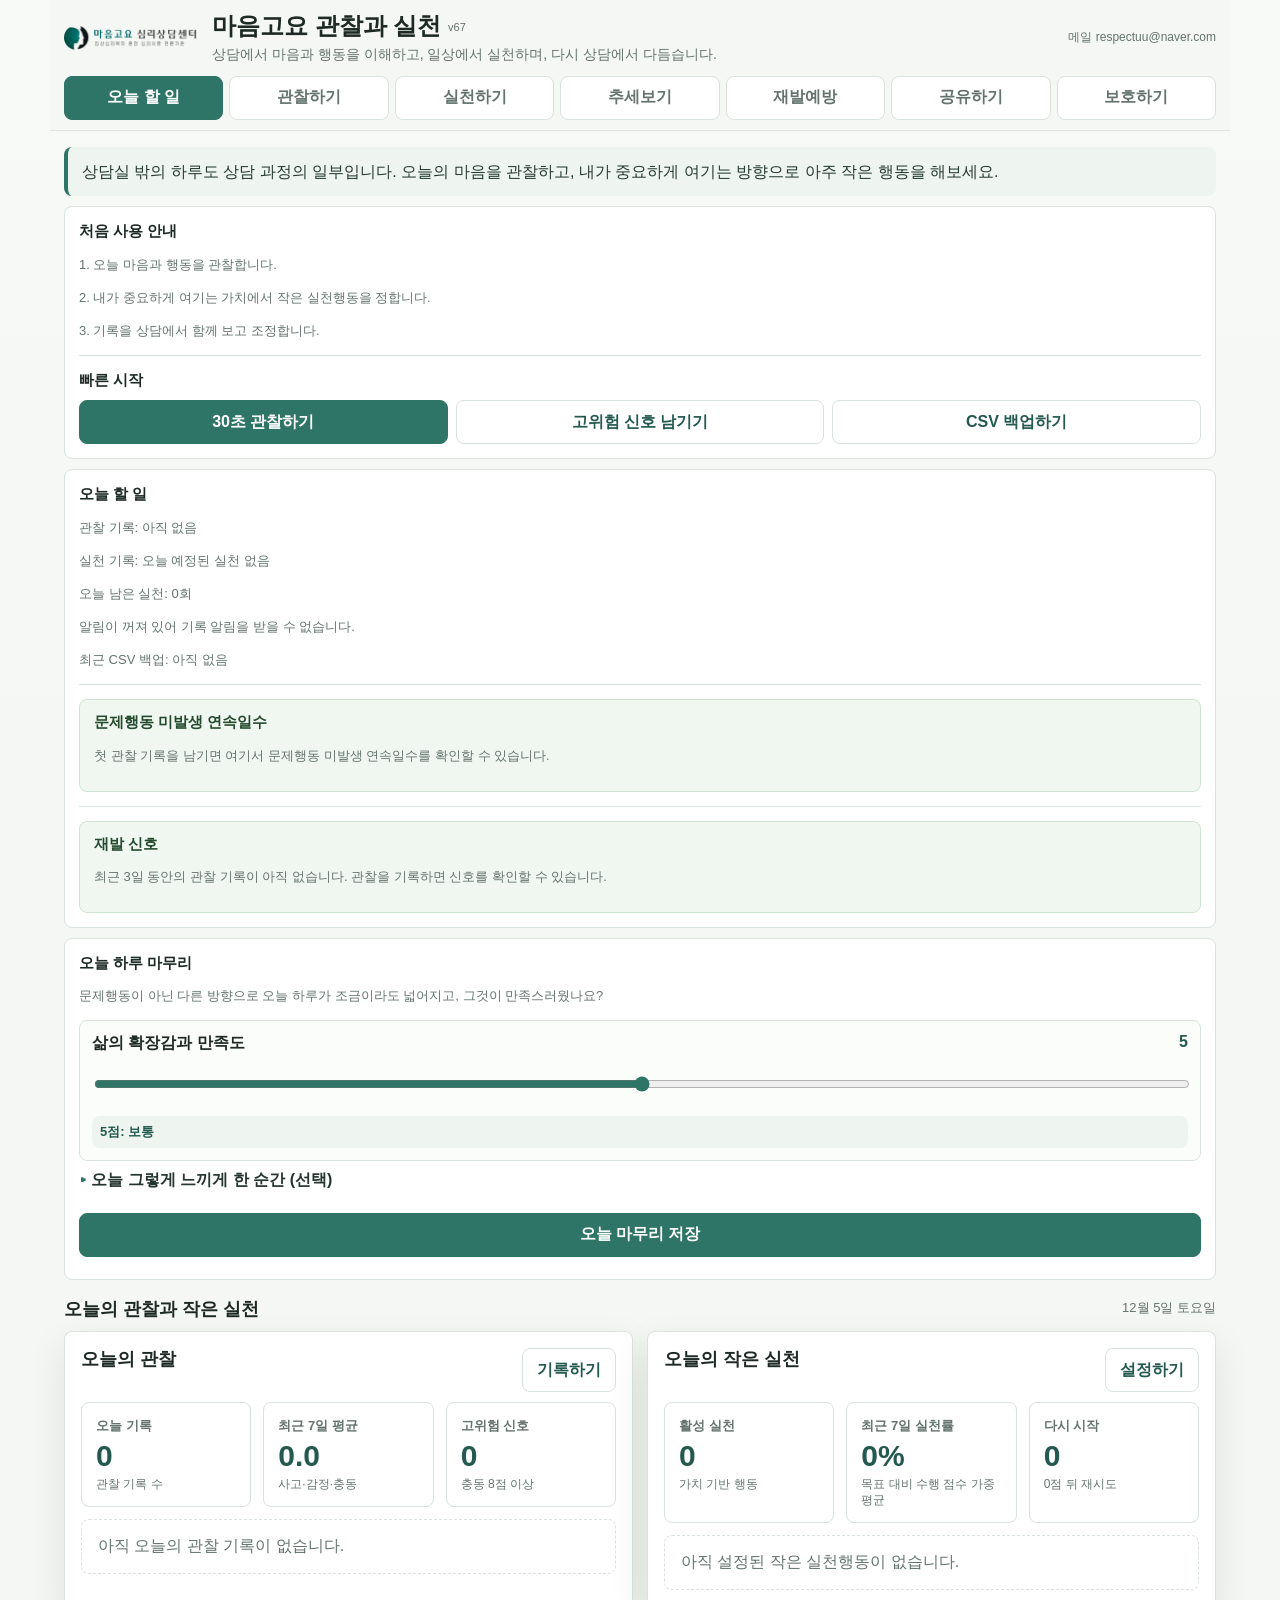
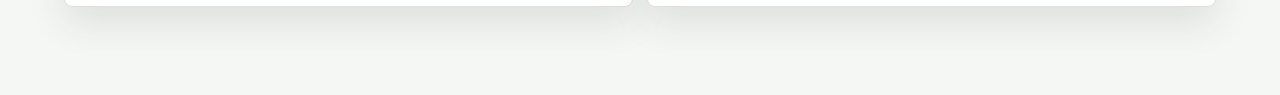
==== commit d3d18349: "Add files via upload" ====
--- a/index.html
+++ b/index.html
@@ -1,2258 +1,770 @@
-<!DOCTYPE html>
+<!doctype html>
 <html lang="ko">
 <head>
-  <meta charset="UTF-8">
-  <meta name="viewport" content="width=device-width, initial-scale=1.0, viewport-fit=cover">
+  <meta charset="utf-8">
+  <meta name="viewport" content="width=device-width, initial-scale=1, viewport-fit=cover">
   <meta name="theme-color" content="#2f7567">
   <meta name="apple-mobile-web-app-capable" content="yes">
-  <meta name="apple-mobile-web-app-title" content="감정사고 일지">
-  <meta name="apple-mobile-web-app-status-bar-style" content="default">
+  <meta name="apple-mobile-web-app-title" content="관찰과 실천">
   <link rel="manifest" href="./manifest.webmanifest">
   <link rel="apple-touch-icon" href="./app-icon-192.png">
-  <title>감정사고 관찰일지</title>
-  <style>
-    :root {
-      --bg: #f5f7f4;
-      --surface: #ffffff;
-      --line: #dfe7df;
-      --ink: #182421;
-      --muted: #64736d;
-      --brand: #2f7567;
-      --brand-dark: #204f48;
-      --accent: #c1842f;
-      --danger: #b64a45;
-      --blue: #3f6f98;
-      --soft-green: #e7f2ef;
-      --soft-amber: #f7eddc;
-      --soft-blue: #e8eef5;
-      --shadow: 0 10px 28px rgba(28, 44, 40, 0.10);
-      --radius: 8px;
-    }
-
-    * {
-      box-sizing: border-box;
-    }
-
-    html {
-      min-height: 100%;
-      background: var(--bg);
-    }
-
-    body {
-      min-height: 100%;
-      margin: 0;
-      color: var(--ink);
-      font-family: -apple-system, BlinkMacSystemFont, "Segoe UI", "Noto Sans KR", Arial, sans-serif;
-      line-height: 1.45;
-      letter-spacing: 0;
-      background: radial-gradient(circle at top left, #e5f0ed 0, #f5f7f4 34%, #f6f4ef 100%);
-    }
-
-    button,
-    input,
-    textarea,
-    select {
-      font: inherit;
-    }
-
-    button {
-      border: 0;
-      cursor: pointer;
-    }
-
-    .app {
-      max-width: 920px;
-      min-height: 100vh;
-      margin: 0 auto;
-      background: var(--bg);
-      box-shadow: 0 0 0 1px rgba(0,0,0,0.04);
-    }
-
-    .topbar {
-      position: sticky;
-      top: 0;
-      z-index: 10;
-      background: rgba(245, 247, 244, 0.94);
-      backdrop-filter: blur(16px);
-      border-bottom: 1px solid rgba(210, 220, 212, 0.85);
-      padding: calc(10px + env(safe-area-inset-top)) 16px 10px;
-    }
-
-    .top-row {
-      display: flex;
-      align-items: center;
-      justify-content: space-between;
-      gap: 12px;
-    }
-
-    .brand-mark {
-      display: flex;
-      align-items: center;
-      gap: 10px;
-      min-width: 0;
-      flex: 1;
-    }
-
-    .brand-line {
-      display: flex;
-      align-items: center;
-      gap: 6px;
-      min-width: 0;
-      flex-wrap: wrap;
-    }
-
-    .text-logo {
-      display: flex;
-      align-items: center;
-      gap: 6px;
-      min-width: 0;
-      flex: 0 1 auto;
-    }
-
-    .brand-logo-img {
-      display: block;
-      width: min(220px, 48vw);
-      height: auto;
-      object-fit: contain;
-    }
-
-    .text-logo-name {
-      display: flex;
-      align-items: baseline;
-      gap: 5px;
-      white-space: nowrap;
-      line-height: 0.95;
-    }
-
-    .text-logo-main {
-      color: #007f78;
-      font-size: 15px;
-      font-weight: 900;
-      letter-spacing: 0;
-    }
-
-    .text-logo-sub {
-      color: #3f4346;
-      font-size: 13px;
-      font-weight: 850;
-      letter-spacing: 0;
-    }
-
-    .text-logo-caption {
-      display: block;
-      margin-top: 1px;
-      color: #777f7b;
-      font-size: 7px;
-      font-weight: 800;
-      line-height: 1;
-      letter-spacing: 0.7px;
-      white-space: nowrap;
-    }
-
-    .center-contact {
-      color: var(--brand-dark);
-      font-size: 8.5px;
-      line-height: 1.35;
-      font-weight: 750;
-      white-space: nowrap;
-      flex: 0 0 auto;
-    }
-
-    .center-contact span {
-      display: block;
-    }
-
-    h1 {
-      margin: 0;
-      font-size: 18px;
-      line-height: 1.2;
-      font-weight: 800;
-    }
-
-    .app-title {
-      margin-top: 10px;
-    }
-
-    .subtitle {
-      margin: 2px 0 0;
-      color: var(--muted);
-      font-size: 12px;
-      white-space: nowrap;
-      overflow: hidden;
-      text-overflow: ellipsis;
-    }
-
-    .ghost-btn,
-    .solid-btn,
-    .danger-btn,
-    .icon-btn {
-      min-height: 40px;
-      border-radius: 8px;
-      display: inline-flex;
-      align-items: center;
-      justify-content: center;
-      gap: 7px;
-      font-weight: 750;
-      transition: transform 0.12s ease, background 0.12s ease;
-    }
-
-    .ghost-btn:active,
-    .solid-btn:active,
-    .danger-btn:active,
-    .icon-btn:active {
-      transform: translateY(1px);
-    }
-
-    .ghost-btn {
-      padding: 0 12px;
-      background: #eef3ef;
-      color: var(--brand-dark);
-    }
-
-    .solid-btn {
-      width: 100%;
-      padding: 0 16px;
-      color: white;
-      background: var(--brand);
-      box-shadow: 0 8px 18px rgba(47, 117, 103, 0.24);
-    }
-
-    .button-row {
-      display: grid;
-      grid-template-columns: 1fr 1fr;
-      gap: 8px;
-    }
-
-    .danger-btn {
-      width: 100%;
-      padding: 0 16px;
-      color: white;
-      background: var(--danger);
-    }
-
-    .icon-btn {
-      width: 40px;
-      height: 40px;
-      background: #eef3ef;
-      color: var(--brand-dark);
-      flex: 0 0 auto;
-      font-size: 18px;
-    }
-
-    .tabs {
-      display: grid;
-      grid-template-columns: repeat(4, 1fr);
-      gap: 6px;
-      margin-top: 12px;
-    }
-
-    .tab {
-      min-height: 42px;
-      padding: 6px 4px;
-      border-radius: 8px;
-      background: transparent;
-      color: var(--muted);
-      display: flex;
-      flex-direction: column;
-      align-items: center;
-      justify-content: center;
-      gap: 2px;
-      font-size: 11px;
-      font-weight: 750;
-    }
-
-    .tab .tab-icon {
-      width: 18px;
-      height: 18px;
-      display: block;
-      position: relative;
-    }
-
-    .tab.active {
-      background: var(--surface);
-      color: var(--brand-dark);
-      box-shadow: 0 3px 10px rgba(29, 42, 38, 0.08);
-    }
-
-    .icon-home::before,
-    .icon-write::before,
-    .icon-chart::before,
-    .icon-data::before,
-    .icon-lock::before,
-    .icon-plus::before,
-    .icon-download::before,
-    .icon-upload::before,
-    .icon-trash::before,
-    .icon-save::before {
-      content: "";
-      display: block;
-      width: 100%;
-      height: 100%;
-      background: currentColor;
-      mask-size: contain;
-      mask-repeat: no-repeat;
-      mask-position: center;
-      -webkit-mask-size: contain;
-      -webkit-mask-repeat: no-repeat;
-      -webkit-mask-position: center;
-    }
-
-    .icon-home::before { mask-image: url("data:image/svg+xml,%3Csvg xmlns='http://www.w3.org/2000/svg' viewBox='0 0 24 24'%3E%3Cpath d='M3 10.5 12 3l9 7.5V21h-6v-6H9v6H3z'/%3E%3C/svg%3E"); -webkit-mask-image: url("data:image/svg+xml,%3Csvg xmlns='http://www.w3.org/2000/svg' viewBox='0 0 24 24'%3E%3Cpath d='M3 10.5 12 3l9 7.5V21h-6v-6H9v6H3z'/%3E%3C/svg%3E"); }
-    .icon-write::before { mask-image: url("data:image/svg+xml,%3Csvg xmlns='http://www.w3.org/2000/svg' viewBox='0 0 24 24'%3E%3Cpath d='M5 4h10l4 4v12H5zm9 1.5V9h3.5L14 5.5zM8 13h8v2H8zm0 4h8v2H8z'/%3E%3C/svg%3E"); -webkit-mask-image: url("data:image/svg+xml,%3Csvg xmlns='http://www.w3.org/2000/svg' viewBox='0 0 24 24'%3E%3Cpath d='M5 4h10l4 4v12H5zm9 1.5V9h3.5L14 5.5zM8 13h8v2H8zm0 4h8v2H8z'/%3E%3C/svg%3E"); }
-    .icon-chart::before { mask-image: url("data:image/svg+xml,%3Csvg xmlns='http://www.w3.org/2000/svg' viewBox='0 0 24 24'%3E%3Cpath d='M4 19h17v2H2V3h2zm3-2V9h3v8zm5 0V5h3v12zm5 0v-6h3v6z'/%3E%3C/svg%3E"); -webkit-mask-image: url("data:image/svg+xml,%3Csvg xmlns='http://www.w3.org/2000/svg' viewBox='0 0 24 24'%3E%3Cpath d='M4 19h17v2H2V3h2zm3-2V9h3v8zm5 0V5h3v12zm5 0v-6h3v6z'/%3E%3C/svg%3E"); }
-    .icon-data::before { mask-image: url("data:image/svg+xml,%3Csvg xmlns='http://www.w3.org/2000/svg' viewBox='0 0 24 24'%3E%3Cpath d='M4 4h16v4H4zm0 6h16v4H4zm0 6h16v4H4z'/%3E%3C/svg%3E"); -webkit-mask-image: url("data:image/svg+xml,%3Csvg xmlns='http://www.w3.org/2000/svg' viewBox='0 0 24 24'%3E%3Cpath d='M4 4h16v4H4zm0 6h16v4H4zm0 6h16v4H4z'/%3E%3C/svg%3E"); }
-    .icon-lock::before { mask-image: url("data:image/svg+xml,%3Csvg xmlns='http://www.w3.org/2000/svg' viewBox='0 0 24 24'%3E%3Cpath d='M7 10V8a5 5 0 0 1 10 0v2h2v11H5V10zm2 0h6V8a3 3 0 0 0-6 0z'/%3E%3C/svg%3E"); -webkit-mask-image: url("data:image/svg+xml,%3Csvg xmlns='http://www.w3.org/2000/svg' viewBox='0 0 24 24'%3E%3Cpath d='M7 10V8a5 5 0 0 1 10 0v2h2v11H5V10zm2 0h6V8a3 3 0 0 0-6 0z'/%3E%3C/svg%3E"); }
-    .icon-plus::before { mask-image: url("data:image/svg+xml,%3Csvg xmlns='http://www.w3.org/2000/svg' viewBox='0 0 24 24'%3E%3Cpath d='M11 4h2v7h7v2h-7v7h-2v-7H4v-2h7z'/%3E%3C/svg%3E"); -webkit-mask-image: url("data:image/svg+xml,%3Csvg xmlns='http://www.w3.org/2000/svg' viewBox='0 0 24 24'%3E%3Cpath d='M11 4h2v7h7v2h-7v7h-2v-7H4v-2h7z'/%3E%3C/svg%3E"); }
-    .icon-download::before { mask-image: url("data:image/svg+xml,%3Csvg xmlns='http://www.w3.org/2000/svg' viewBox='0 0 24 24'%3E%3Cpath d='M11 3h2v10l3-3 1.4 1.4L12 16.8l-5.4-5.4L8 10l3 3zM5 19h14v2H5z'/%3E%3C/svg%3E"); -webkit-mask-image: url("data:image/svg+xml,%3Csvg xmlns='http://www.w3.org/2000/svg' viewBox='0 0 24 24'%3E%3Cpath d='M11 3h2v10l3-3 1.4 1.4L12 16.8l-5.4-5.4L8 10l3 3zM5 19h14v2H5z'/%3E%3C/svg%3E"); }
-    .icon-upload::before { mask-image: url("data:image/svg+xml,%3Csvg xmlns='http://www.w3.org/2000/svg' viewBox='0 0 24 24'%3E%3Cpath d='M11 16h2V6l3 3 1.4-1.4L12 2.2 6.6 7.6 8 9l3-3zM5 19h14v2H5z'/%3E%3C/svg%3E"); -webkit-mask-image: url("data:image/svg+xml,%3Csvg xmlns='http://www.w3.org/2000/svg' viewBox='0 0 24 24'%3E%3Cpath d='M11 16h2V6l3 3 1.4-1.4L12 2.2 6.6 7.6 8 9l3-3zM5 19h14v2H5z'/%3E%3C/svg%3E"); }
-    .icon-trash::before { mask-image: url("data:image/svg+xml,%3Csvg xmlns='http://www.w3.org/2000/svg' viewBox='0 0 24 24'%3E%3Cpath d='M7 21h10l1-13H6zm2-16V3h6v2h5v2H4V5z'/%3E%3C/svg%3E"); -webkit-mask-image: url("data:image/svg+xml,%3Csvg xmlns='http://www.w3.org/2000/svg' viewBox='0 0 24 24'%3E%3Cpath d='M7 21h10l1-13H6zm2-16V3h6v2h5v2H4V5z'/%3E%3C/svg%3E"); }
-    .icon-save::before { mask-image: url("data:image/svg+xml,%3Csvg xmlns='http://www.w3.org/2000/svg' viewBox='0 0 24 24'%3E%3Cpath d='M5 3h12l2 2v16H5zm3 2v5h8V5zm1 12h6v-5H9z'/%3E%3C/svg%3E"); -webkit-mask-image: url("data:image/svg+xml,%3Csvg xmlns='http://www.w3.org/2000/svg' viewBox='0 0 24 24'%3E%3Cpath d='M5 3h12l2 2v16H5zm3 2v5h8V5zm1 12h6v-5H9z'/%3E%3C/svg%3E"); }
-
-    main {
-      padding: 16px 14px 92px;
-    }
-
-    .view {
-      display: none;
-    }
-
-    .view.active {
-      display: block;
-    }
-
-    .grid {
-      display: grid;
-      gap: 12px;
-    }
-
-    .card {
-      background: var(--surface);
-      border: 1px solid rgba(211, 221, 213, 0.92);
-      border-radius: var(--radius);
-      box-shadow: var(--shadow);
-      padding: 14px;
-    }
-
-    .summary {
-      display: grid;
-      grid-template-columns: 1.1fr 0.9fr;
-      gap: 10px;
-    }
-
-    .today-card {
-      color: white;
-      background: linear-gradient(135deg, var(--brand-dark), var(--brand));
-      border: 0;
-      overflow: hidden;
-      position: relative;
-    }
-
-    .today-card::after {
-      content: "";
-      position: absolute;
-      right: -34px;
-      top: -50px;
-      width: 130px;
-      height: 130px;
-      border-radius: 50%;
-      border: 18px solid rgba(255, 255, 255, 0.10);
-    }
-
-    .date-text {
-      position: relative;
-      z-index: 1;
-      font-size: 24px;
-      font-weight: 850;
-    }
-
-    .date-sub {
-      position: relative;
-      z-index: 1;
-      margin-top: 4px;
-      color: rgba(255,255,255,0.76);
-      font-size: 12px;
-    }
-
-    .metric {
-      display: flex;
-      flex-direction: column;
-      justify-content: center;
-      min-height: 92px;
-    }
-
-    .metric-label {
-      color: var(--muted);
-      font-size: 12px;
-      font-weight: 750;
-    }
-
-    .metric-value {
-      margin-top: 4px;
-      font-size: 28px;
-      font-weight: 850;
-      line-height: 1;
-      color: var(--brand-dark);
-    }
-
-    .metric-note {
-      margin-top: 6px;
-      color: var(--muted);
-      font-size: 11px;
-    }
-
-    .section-head {
-      display: flex;
-      align-items: end;
-      justify-content: space-between;
-      gap: 12px;
-      margin: 18px 0 8px;
-    }
-
-    h2 {
-      margin: 0;
-      font-size: 15px;
-      font-weight: 850;
-    }
-
-    .small-muted {
-      color: var(--muted);
-      font-size: 12px;
-    }
-
-    .slot-list {
-      display: grid;
-      gap: 9px;
-    }
-
-    .slot {
-      min-height: 68px;
-      display: grid;
-      grid-template-columns: 42px 1fr auto;
-      align-items: center;
-      gap: 12px;
-      padding: 12px;
-      border-radius: var(--radius);
-      border: 1px solid var(--line);
-      background: var(--surface);
-    }
-
-    .slot.am { border-left: 5px solid var(--brand); }
-    .slot.pm { border-left: 5px solid var(--accent); }
-    .slot.evening { border-left: 5px solid var(--blue); }
-
-    .slot-symbol {
-      width: 40px;
-      height: 40px;
-      border-radius: 8px;
-      display: grid;
-      place-items: center;
-      font-weight: 850;
-    }
-
-    .slot.am .slot-symbol { color: var(--brand-dark); background: var(--soft-green); }
-    .slot.pm .slot-symbol { color: #7a4b0d; background: var(--soft-amber); }
-    .slot.evening .slot-symbol { color: #264e72; background: var(--soft-blue); }
-
-    .slot-title {
-      font-weight: 800;
-      font-size: 14px;
-    }
-
-    .slot-detail {
-      margin-top: 2px;
-      color: var(--muted);
-      font-size: 12px;
-    }
-
-    .slot-score {
-      min-width: 46px;
-      text-align: right;
-      font-weight: 850;
-      color: var(--brand-dark);
-    }
-
-    .form-row {
-      display: grid;
-      gap: 6px;
-      margin-bottom: 14px;
-    }
-
-    label {
-      color: var(--muted);
-      font-size: 12px;
-      font-weight: 800;
-    }
-
-    input[type="date"],
-    select,
-    textarea,
-    input[type="password"],
-    input[type="text"] {
-      width: 100%;
-      min-height: 44px;
-      border-radius: 8px;
-      border: 1px solid var(--line);
-      background: #fbfcfa;
-      color: var(--ink);
-      padding: 10px 11px;
-      outline: none;
-    }
-
-    textarea {
-      min-height: 82px;
-      resize: vertical;
-    }
-
-    input:focus,
-    select:focus,
-    textarea:focus {
-      border-color: var(--brand);
-      box-shadow: 0 0 0 3px rgba(47, 117, 103, 0.14);
-      background: white;
-    }
-
-    .segmented {
-      display: grid;
-      grid-template-columns: repeat(3, 1fr);
-      gap: 6px;
-    }
-
-    .segmented button,
-    .chip {
-      min-height: 40px;
-      border-radius: 8px;
-      background: #edf2ee;
-      color: var(--muted);
-      font-weight: 800;
-    }
-
-    .segmented button.active,
-    .chip.active {
-      color: white;
-      background: var(--brand);
-    }
-
-    .mode-note {
-      margin-top: 6px;
-      color: var(--muted);
-      font-size: 12px;
-    }
-
-    .chip-row {
-      display: flex;
-      flex-wrap: wrap;
-      gap: 7px;
-    }
-
-    .chip {
-      padding: 0 12px;
-    }
-
-    .slider-card {
-      padding: 11px 0 8px;
-      border-bottom: 1px solid #edf1ed;
-    }
-
-    .slider-card:last-child {
-      border-bottom: 0;
-    }
-
-    .urgent-panel {
-      display: none;
-      margin-top: 12px;
-      padding: 12px;
-      border: 1px solid rgba(182, 74, 69, 0.26);
-      border-radius: var(--radius);
-      background: #fff6f2;
-    }
-
-    .urgent-panel.active {
-      display: block;
-    }
-
-    .urgent-title {
-      color: #8c332f;
-      font-size: 14px;
-      font-weight: 850;
-    }
-
-    .coping-actions {
-      display: grid;
-      grid-template-columns: 1fr 1fr;
-      gap: 7px;
-      margin-top: 10px;
-    }
-
-    .coping-btn {
-      min-height: 38px;
-      padding: 0 10px;
-      border-radius: 8px;
-      background: white;
-      color: #6d302d;
-      border: 1px solid rgba(182, 74, 69, 0.24);
-      font-size: 12px;
-      font-weight: 800;
-    }
-
-    .slider-top {
-      display: flex;
-      align-items: center;
-      justify-content: space-between;
-      gap: 10px;
-      margin-bottom: 8px;
-    }
-
-    .slider-name {
-      font-weight: 800;
-      font-size: 14px;
-    }
-
-    .slider-value {
-      width: 42px;
-      height: 32px;
-      border-radius: 8px;
-      display: grid;
-      place-items: center;
-      color: white;
-      background: var(--brand);
-      font-weight: 850;
-    }
-
-    input[type="range"] {
-      width: 100%;
-      accent-color: var(--brand);
-    }
-
-    .range-labels {
-      display: flex;
-      justify-content: space-between;
-      color: var(--muted);
-      font-size: 11px;
-    }
-
-    .chart-wrap {
-      height: 230px;
-      width: 100%;
-    }
-
-    canvas {
-      width: 100%;
-      height: 100%;
-      display: block;
-    }
-
-    .pattern-grid {
-      display: grid;
-      gap: 10px;
-    }
-
-    .pattern-item {
-      display: grid;
-      grid-template-columns: 1fr auto;
-      gap: 10px;
-      align-items: center;
-      padding: 10px 0;
-      border-bottom: 1px solid #edf1ed;
-    }
-
-    .pattern-item:last-child {
-      border-bottom: 0;
-    }
-
-    .bar {
-      height: 8px;
-      margin-top: 7px;
-      border-radius: 99px;
-      background: #e6ece7;
-      overflow: hidden;
-    }
-
-    .bar span {
-      display: block;
-      height: 100%;
-      border-radius: inherit;
-      background: var(--brand);
-    }
-
-    .record-list {
-      display: grid;
-      gap: 8px;
-    }
-
-    .record-item {
-      display: grid;
-      gap: 5px;
-      padding: 12px;
-      border: 1px solid var(--line);
-      border-radius: var(--radius);
-      background: white;
-    }
-
-    .record-top {
-      display: flex;
-      justify-content: space-between;
-      gap: 10px;
-      font-weight: 850;
-      font-size: 13px;
-    }
-
-    .record-meta {
-      color: var(--muted);
-      font-size: 12px;
-    }
-
-    .record-badge {
-      display: inline-flex;
-      width: fit-content;
-      padding: 3px 7px;
-      border-radius: 999px;
-      color: #8c332f;
-      background: #fff1ee;
-      font-size: 11px;
-      font-weight: 850;
-    }
-
-    .record-actions {
-      display: flex;
-      gap: 8px;
-      margin-top: 4px;
-    }
-
-    .mini-btn {
-      min-height: 34px;
-      padding: 0 10px;
-      border-radius: 8px;
-      background: #edf2ee;
-      color: var(--brand-dark);
-      font-weight: 800;
-      font-size: 12px;
-    }
-
-    .empty {
-      padding: 24px 10px;
-      text-align: center;
-      color: var(--muted);
-      font-size: 13px;
-    }
-
-    .toast {
-      position: fixed;
-      left: 50%;
-      bottom: calc(18px + env(safe-area-inset-bottom));
-      z-index: 30;
-      transform: translateX(-50%) translateY(20px);
-      opacity: 0;
-      pointer-events: none;
-      max-width: min(420px, calc(100vw - 28px));
-      padding: 12px 14px;
-      color: white;
-      background: rgba(20, 34, 30, 0.94);
-      border-radius: 8px;
-      box-shadow: var(--shadow);
-      font-weight: 750;
-      transition: opacity .18s ease, transform .18s ease;
-    }
-
-    .toast.show {
-      opacity: 1;
-      transform: translateX(-50%) translateY(0);
-    }
-
-    .lock-screen {
-      position: fixed;
-      inset: 0;
-      z-index: 40;
-      display: none;
-      place-items: center;
-      padding: 22px;
-      background: linear-gradient(135deg, var(--brand-dark), #31433f);
-    }
-
-    .lock-screen.active {
-      display: grid;
-    }
-
-    .lock-box {
-      width: min(380px, 100%);
-      padding: 20px;
-      border-radius: var(--radius);
-      background: white;
-      box-shadow: 0 24px 60px rgba(0,0,0,0.24);
-    }
-
-    .lock-box h2 {
-      font-size: 20px;
-      margin-bottom: 6px;
-    }
-
-    .file-input {
-      display: none;
-    }
-
-    .report-box {
-      display: grid;
-      gap: 8px;
-      margin-top: 12px;
-      padding: 12px;
-      border-radius: var(--radius);
-      background: #fbfcfa;
-      border: 1px solid var(--line);
-      color: var(--ink);
-      font-size: 13px;
-    }
-
-    .privacy-note {
-      margin-top: 10px;
-      color: var(--muted);
-      font-size: 12px;
-    }
-
-    .guide-list {
-      margin: 10px 0 0;
-      padding-left: 18px;
-      color: var(--muted);
-      font-size: 12px;
-    }
-
-    .guide-list li {
-      margin: 4px 0;
-    }
-
-    .share-actions {
-      display: grid;
-      grid-template-columns: 1fr 1fr;
-      gap: 8px;
-      margin-top: 10px;
-    }
-
-    @media (min-width: 720px) {
-      .app {
-        min-height: 100vh;
-      }
-
-      main {
-        padding: 18px 20px 34px;
-      }
-
-      .desktop-grid {
-        display: grid;
-        grid-template-columns: 1fr 1fr;
-        gap: 14px;
-        align-items: start;
-      }
-
-      .chart-wrap {
-        height: 280px;
-      }
-    }
-
-    @media (max-width: 380px) {
-      h1 {
-        font-size: 16px;
-      }
-
-      .text-logo-main {
-        font-size: 13px;
-      }
-
-      .text-logo-sub {
-        font-size: 11.5px;
-      }
-
-      .text-logo-caption {
-        font-size: 6.5px;
-      }
-
-      .brand-line {
-        gap: 3px 8px;
-      }
-
-      .brand-logo-img {
-        width: min(176px, 52vw);
-      }
-
-      .center-contact {
-        font-size: 7.5px;
-      }
-
-      .summary {
-        grid-template-columns: 1fr;
-      }
-
-      .button-row,
-      .coping-actions,
-      .share-actions {
-        grid-template-columns: 1fr;
-      }
-
-      .slot {
-        grid-template-columns: 38px 1fr;
-      }
-
-      .slot-score {
-        grid-column: 2;
-        text-align: left;
-      }
-    }
-  </style>
+  <title>마음고요 관찰과 실천</title>
+  <link rel="stylesheet" href="./style.css">
 </head>
 <body>
+  <div class="lock-screen" id="lockScreen">
+    <div class="card lock-box">
+      <h2>잠금 해제</h2>
+      <p class="small">개인 치료 기록을 보호하기 위해 PIN을 입력하세요.</p>
+      <input id="unlockPin" type="password" inputmode="numeric" placeholder="PIN 입력">
+      <div style="height:10px"></div>
+      <button class="solid-btn full" id="unlockButton">열기</button>
+      <div style="height:8px"></div>
+      <button class="danger-btn full" id="resetLockedApp" type="button">기록 삭제 후 잠금 초기화</button>
+      <p class="small" id="unlockMessage"></p>
+      <p class="small">PIN을 잊은 경우 보호를 위해 기록을 보존한 채 우회할 수 없습니다. 복구코드가 있으면 PIN 입력칸에 복구코드를 입력하세요.</p>
+    </div>
+  </div>
+
   <div class="app">
     <header class="topbar">
-      <div class="top-row">
-        <div class="brand-mark">
-          <div>
-            <div class="brand-line">
-              <div class="text-logo" aria-label="마음고요 심리상담센터">
-                <img class="brand-logo-img" src="./maeumgoyo_logo_large_subtitle.png" alt="마음고요 심리상담센터 - 임상심리학자 운영 심리치료 전문기관">
-              </div>
-              <div class="center-contact" aria-label="마음고요 심리상담센터 연락처">
-                <span>전화 0507-1388-3016</span>
-                <span>메일 respectuu@naver.com</span>
-              </div>
-            </div>
-            <h1 class="app-title">감정사고 관찰일지</h1>
-            <p class="subtitle">하루 3회 기록으로 사고·감정·충동의 흐름 보기</p>
-          </div>
-        </div>
-        <button class="icon-btn" id="lockButton" title="잠금"><span class="tab-icon icon-lock"></span></button>
+      <div class="brand-row">
+        <div class="brand">
+          <img src="./maeumgoyo_logo_large_subtitle.png" alt="마음고요 심리상담센터">
+          <div class="brand-title">
+            <h1>마음고요 관찰과 실천 <span class="app-version" id="appVersion"></span></h1>
+            <p class="subtitle">상담에서 마음과 행동을 이해하고, 일상에서 실천하며, 다시 상담에서 다듬습니다.</p>
+          </div>
+        </div>
+        <div class="contact">메일 respectuu@naver.com</div>
       </div>
       <nav class="tabs" aria-label="앱 메뉴">
-        <button class="tab active" data-view="home"><span class="tab-icon icon-home"></span><span>오늘</span></button>
-        <button class="tab" data-view="record"><span class="tab-icon icon-write"></span><span>기록</span></button>
-        <button class="tab" data-view="trend"><span class="tab-icon icon-chart"></span><span>추세</span></button>
-        <button class="tab" data-view="data"><span class="tab-icon icon-data"></span><span>자료</span></button>
+        <button class="tab active" data-view="today">오늘 할 일</button>
+        <button class="tab" data-view="observe">관찰하기</button>
+        <button class="tab" data-view="practice">실천하기</button>
+        <button class="tab" data-view="trend">추세보기</button>
+        <button class="tab" data-view="relapse">재발예방</button>
+        <button class="tab" data-view="share">공유하기</button>
+        <button class="tab" data-view="protect">보호하기</button>
       </nav>
     </header>
 
     <main>
-      <section class="view active" id="homeView">
-        <div class="summary">
-          <div class="card today-card">
-            <div class="date-text" id="todayText">오늘</div>
-            <div class="date-sub" id="todaySub">오전 · 오후 · 저녁 중 편한 시간에 기록</div>
-          </div>
-          <div class="card metric">
-            <div class="metric-label">최근 7일 평균</div>
-            <div class="metric-value" id="weekAverage">0.0</div>
-            <div class="metric-note">사고·감정·충동 0~10 평균</div>
-          </div>
-        </div>
-
+      <section class="view active" id="todayView">
+        <div class="lead">
+          상담실 밖의 하루도 상담 과정의 일부입니다. 오늘의 마음을 관찰하고, 내가 중요하게 여기는 방향으로 아주 작은 행동을 해보세요.
+        </div>
+        <div class="plain-card" style="margin-top:10px;">
+          <h3>처음 사용 안내</h3>
+          <p class="small">1. 오늘 마음과 행동을 관찰합니다.</p>
+          <p class="small">2. 내가 중요하게 여기는 가치에서 작은 실천행동을 정합니다.</p>
+          <p class="small">3. 기록을 상담에서 함께 보고 조정합니다.</p>
+          <div class="card-divider"></div>
+          <h3>빠른 시작</h3>
+          <div class="quick-actions">
+            <button class="solid-btn" type="button" id="quickObserve">30초 관찰하기</button>
+            <button class="ghost-btn" type="button" id="quickRisk">고위험 신호 남기기</button>
+            <button class="ghost-btn" type="button" id="quickBackup">CSV 백업하기</button>
+          </div>
+        </div>
+        <div class="plain-card" style="margin-top:10px;">
+          <div id="todayTaskSummary"></div>
+          <div class="card-divider"></div>
+          <div id="cleanStreakCard"></div>
+          <div class="card-divider"></div>
+          <div id="relapseStatusCard"></div>
+        </div>
+        <div class="plain-card" style="margin-top:10px;">
+          <h3>오늘 하루 마무리</h3>
+          <p class="small">문제행동이 아닌 다른 방향으로 오늘 하루가 조금이라도 넓어지고, 그것이 만족스러웠나요?</p>
+          <div class="slider-card">
+            <div class="slider-top"><span>삶의 확장감과 만족도</span><span class="slider-value" id="expansionScoreValue">5</span></div>
+            <input id="expansionScore" type="range" min="0" max="10" value="5" aria-label="삶의 확장감과 만족도">
+            <div class="small score-help" id="expansionScoreHelp"></div>
+          </div>
+          <details class="form-row" id="expansionNoteDetails">
+            <summary>오늘 그렇게 느끼게 한 순간 (선택)</summary>
+            <div style="height:8px"></div>
+            <textarea id="expansionNote" maxlength="160" placeholder="예: 저녁에 오랜만에 친구와 산책"></textarea>
+          </details>
+          <div style="height:8px"></div>
+          <button class="solid-btn full" id="saveDailyCheckin" type="button">오늘 마무리 저장</button>
+          <div class="small" id="dailyCheckinStatus" style="margin-top:8px;"></div>
+        </div>
         <div class="section-head">
-          <h2>오늘의 3회 기록</h2>
-          <div class="button-row" style="width:min(260px, 100%);">
-            <button class="ghost-btn" id="quickRecord"><span class="tab-icon icon-plus"></span>정기</button>
-            <button class="ghost-btn" id="urgeRecord"><span class="tab-icon icon-plus"></span>충동</button>
-          </div>
-        </div>
-        <div class="slot-list" id="todaySlots"></div>
+          <h2>오늘의 관찰과 작은 실천</h2>
+          <span class="small" id="todayLabel"></span>
+        </div>
+        <div class="grid">
+          <div class="card">
+            <div class="section-head" style="margin-top:0">
+              <h2>오늘의 관찰</h2>
+              <button class="ghost-btn" data-jump="observe">기록하기</button>
+            </div>
+            <div class="triple">
+              <div class="plain-card metric">
+                <div class="metric-label">오늘 기록</div>
+                <div class="metric-value" id="todayObserveCount">0</div>
+                <div class="metric-note">관찰 기록 수</div>
+              </div>
+              <div class="plain-card metric">
+                <div class="metric-label">최근 7일 평균</div>
+                <div class="metric-value" id="weekIntensity">0.0</div>
+                <div class="metric-note">사고·감정·충동</div>
+              </div>
+              <div class="plain-card metric">
+                <div class="metric-label">고위험 신호</div>
+                <div class="metric-value" id="riskCount">0</div>
+                <div class="metric-note">충동 8점 이상</div>
+              </div>
+            </div>
+            <div style="height:12px"></div>
+            <div id="todayObservations" class="list"></div>
+          </div>
+
+          <div class="card">
+            <div class="section-head" style="margin-top:0">
+              <h2>오늘의 작은 실천</h2>
+              <button class="ghost-btn" data-jump="practice">설정하기</button>
+            </div>
+            <div class="triple">
+              <div class="plain-card metric">
+                <div class="metric-label">활성 실천</div>
+                <div class="metric-value" id="activePracticeCount">0</div>
+                <div class="metric-note">가치 기반 행동</div>
+              </div>
+              <div class="plain-card metric">
+                <div class="metric-label">최근 7일 실천률</div>
+                <div class="metric-value" id="practiceRate">0%</div>
+                <div class="metric-note">목표 대비 수행 점수 가중 평균</div>
+              </div>
+              <div class="plain-card metric">
+                <div class="metric-label">다시 시작</div>
+                <div class="metric-value" id="restartDays">0</div>
+                <div class="metric-note">0점 뒤 재시도</div>
+              </div>
+            </div>
+            <div style="height:12px"></div>
+            <div id="todayPracticeList" class="list"></div>
+          </div>
+        </div>
+      </section>
+
+      <section class="view" id="observeView">
+        <div class="grid">
+          <form class="card" id="observeForm">
+            <input type="hidden" id="observeId">
+            <h2>관찰 기록</h2>
+            <p class="small">감정, 생각, 몸 반응, 충동과 문제 행동의 흐름을 기록합니다. 정직한 기록은 심판이 아니라 치료 자료입니다.</p>
+            <div class="lead">
+              지금 혼자 버티기 어렵다면 기록을 마치려고 애쓰기보다 가까운 사람이나 상담자에게 먼저 연락하세요.
+            </div>
+            <div style="height:10px"></div>
+            <div class="safety-card">
+              <h3>고위험일 때 먼저 할 일</h3>
+              <p class="small">1. 지금 있는 장소를 조금 더 안전한 곳으로 옮깁니다.</p>
+              <p class="small">2. 10분만 행동을 늦추고, 물 한 컵이나 천천히 호흡을 먼저 합니다.</p>
+              <p class="small">3. 혼자 버티기 어렵다면 아래 연락처로 바로 연락합니다.</p>
+              <div id="safetyContactsInline" style="margin-top:8px;"></div>
+            </div>
+            <div class="safety-card hidden" id="riskFollowup">
+              <h3>지금 확인할 안전 행동</h3>
+              <label class="checkline"><input type="checkbox"> 조금 더 안전한 장소로 이동했습니다.</label>
+              <label class="checkline"><input type="checkbox"> 10분만 늦추고 물 또는 호흡을 먼저 했습니다.</label>
+              <label class="checkline"><input type="checkbox"> 아래 연락처 중 한 곳에 연락했거나, 연락할 곳을 확인했습니다.</label>
+              <div id="safetyContactsInlineRisk" style="margin-top:8px;"></div>
+            </div>
+            <div class="hidden" id="relapseFollowup" style="margin-top:12px;"></div>
+            <div style="height:12px"></div>
+            <div class="wizard-nav">
+              <div class="wizard-nav-top">
+                <div class="wizard-step-title" id="observeStepTitle">1 · 상황과 촉발 단서</div>
+                <button class="quick-save-btn" type="button" id="observeQuickSave">지금까지 저장</button>
+              </div>
+              <div class="wizard-dots" id="observeStepDots">
+                <div class="wizard-dot" data-dot="0"></div>
+                <div class="wizard-dot" data-dot="1"></div>
+                <div class="wizard-dot" data-dot="2"></div>
+                <div class="wizard-dot" data-dot="3"></div>
+              </div>
+              <div class="wizard-step-label" id="observeStepLabel">1단계 / 4단계 · 30초면 충분합니다</div>
+            </div>
+            <div class="section-block wizard-step" data-step="0">
+              <div class="form-row">
+                <label for="observeDate">날짜</label>
+                <input id="observeDate" type="date" required>
+              </div>
+              <div class="form-row">
+                <label>기록 방식</label>
+                <div class="segmented" id="observeModeButtons">
+                  <button type="button" data-value="오전">오전</button>
+                  <button type="button" data-value="오후">오후</button>
+                  <button type="button" data-value="저녁" class="active">저녁</button>
+                  <button type="button" data-value="충동 발생">충동 발생</button>
+                </div>
+              </div>
+              <div class="form-row">
+                <label>문제 행동 영역</label>
+                <div class="chip-row" id="behaviorChips"></div>
+                <div style="height:8px"></div>
+                <input id="behaviorCustom" maxlength="160" placeholder="기타 영역 또는 안전한 별칭 입력. 여러 개면 쉼표로 구분">
+                <div class="small">여기서는 어떤 영역에 대한 감정·생각·충동인지 고릅니다. 여러 영역을 함께 선택할 수 있고, 실제 행동 여부와 정도는 아래 문제행동수준에서 기록합니다.</div>
+              </div>
+              <div class="form-row">
+                <label for="situation">문제 촉발 상황</label>
+                <textarea id="situation" maxlength="600" placeholder="어떤 상황에서, 문제되는 생각이나 감정/충동을 느끼고 문제 행동이 자극되었나요? (언제, 어디서, 무슨 일이 있었는지)"></textarea>
+              </div>
+              <details class="form-row" id="triggerDetails">
+                <summary>촉발 단서 추가하기 (선택)</summary>
+                <div style="height:8px"></div>
+                <div class="small">반복되는 장소·사람·시간대를 표시해두면, 추세보기에서 자주 나타나는 패턴을 확인할 수 있습니다.</div>
+                <div style="height:6px"></div>
+                <div class="small" style="font-weight:800;">장소</div>
+                <div class="chip-row" id="triggerPlaceChips"></div>
+                <div style="height:8px"></div>
+                <div class="small" style="font-weight:800;">사람/상황</div>
+                <div class="chip-row" id="triggerPeopleChips"></div>
+                <div style="height:8px"></div>
+                <div class="small" style="font-weight:800;">시간대</div>
+                <div class="chip-row" id="triggerTimeChips"></div>
+                <div style="height:8px"></div>
+                <input id="triggerCustom" maxlength="160" placeholder="기타 촉발 단서. 여러 개면 쉼표로 구분">
+              </details>
+            </div>
+            <div class="section-block wizard-step" data-step="1">
+              <div class="form-row">
+                <label for="thoughtText">그때 든 생각</label>
+                <textarea id="thoughtText" maxlength="600" placeholder="자동적으로 떠오른 생각을 한두 문장으로 적습니다."></textarea>
+              </div>
+              <details class="form-row" id="worryDetails">
+                <summary>구체적으로 걱정되는 결과 기록하기 (선택)</summary>
+                <div style="height:8px"></div>
+                <div class="small">나중에 그 일이 실제로 어떻게 됐는지 돌아볼 수 있도록, 지금 걱정되는 구체적인 결과를 남겨두세요. 판단하지 않고 그냥 비교해보는 용도입니다.</div>
+                <div style="height:8px"></div>
+                <textarea id="worryText" maxlength="600" placeholder="예: 면접에서 완전히 얼어붙을 것 같다"></textarea>
+                <div style="height:8px"></div>
+                <div class="slider-card">
+                  <div class="slider-top"><span>그 일이 일어날 것 같은 정도</span><span class="slider-value" id="predictedSeverityValue">5</span></div>
+                  <input id="predictedSeverity" type="range" min="0" max="10" value="5" aria-label="그 일이 일어날 것 같은 정도">
+                </div>
+              </details>
+              <div class="form-row">
+                <label>그때 느낀 감정 종류</label>
+                <div class="chip-row" id="emotionChips"></div>
+                <div style="height:8px"></div>
+                <input id="emotionCustom" maxlength="10" placeholder="기타 감정 10자 이내">
+              </div>
+              <div class="form-row">
+                <label>그때 느낀 몸 반응</label>
+                <div class="chip-row" id="bodyChips"></div>
+                <div style="height:8px"></div>
+                <input id="bodyCustom" maxlength="10" placeholder="기타 몸 반응 10자 이내">
+              </div>
+              <details class="form-row" id="avoidanceDetails">
+                <summary>오늘의 회피 신호 추가하기 (선택)</summary>
+                <div style="height:8px"></div>
+                <div class="small">문제 행동과 별개로, 활동이 줄어들고 있다는 신호도 회복에 중요한 정보입니다.</div>
+                <div style="height:6px"></div>
+                <div class="chip-row" id="avoidanceChips"></div>
+                <div style="height:8px"></div>
+                <input id="avoidanceCustom" maxlength="160" placeholder="기타 회피 신호. 여러 개면 쉼표로 구분">
+              </details>
+            </div>
+            <div class="section-block wizard-step" data-step="2">
+              <div class="form-row">
+                <div class="slider-card">
+                  <div class="slider-top"><span>그때 든 생각의 강도</span><span class="slider-value" id="thoughtScoreValue">0</span></div>
+                  <input id="thoughtScore" type="range" min="0" max="10" value="0" aria-label="그때 든 생각의 강도">
+                  <div class="small score-help" id="thoughtScoreHelp"></div>
+                </div>
+                <div class="slider-card">
+                  <div class="slider-top"><span>그때 느낀 감정의 강도</span><span class="slider-value" id="emotionScoreValue">0</span></div>
+                  <input id="emotionScore" type="range" min="0" max="10" value="0" aria-label="그때 느낀 감정의 강도">
+                  <div class="small score-help" id="emotionScoreHelp"></div>
+                </div>
+                <div class="slider-card">
+                  <div class="slider-top"><span>문제행동 충동/갈망 (정점)</span><span class="slider-value" id="urgeScoreValue">0</span></div>
+                  <input id="urgeScore" type="range" min="0" max="10" value="0" aria-label="문제행동 충동/갈망 정점">
+                  <div class="small score-help" id="urgeScoreHelp"></div>
+                </div>
+                <div class="hidden" id="urgeCurveBox">
+                  <p class="small">충동은 시간이 지나면 대개 저절로 가라앉습니다. 시작할 때, 가장 강했을 때, 지금(또는 끝났을 때)을 각각 남기면 그 흐름을 눈으로 확인할 수 있습니다.</p>
+                  <div class="slider-card">
+                    <div class="slider-top"><span>충동 · 처음 느꼈을 때</span><span class="slider-value" id="urgeInitialScoreValue">0</span></div>
+                    <input id="urgeInitialScore" type="range" min="0" max="10" value="0" aria-label="충동 처음 느꼈을 때">
+                    <div class="small score-help" id="urgeInitialScoreHelp"></div>
+                  </div>
+                  <div class="slider-card">
+                    <div class="slider-top"><span>충동 · 지금(또는 끝났을 때)</span><span class="slider-value" id="urgeEndScoreValue">0</span></div>
+                    <input id="urgeEndScore" type="range" min="0" max="10" value="0" aria-label="충동 지금 또는 끝났을 때">
+                    <div class="small score-help" id="urgeEndScoreHelp"></div>
+                  </div>
+                </div>
+                <div class="slider-card">
+                  <div class="slider-top"><span>문제행동 활성화 수준</span><span class="slider-value" id="actionLevelValue">0</span></div>
+                  <input id="actionLevel" type="range" min="0" max="5" value="0" aria-label="문제행동 활성화 수준">
+                  <div class="small score-help" id="actionLevelHelp"></div>
+                </div>
+              </div>
+            </div>
+            <div class="section-block wizard-step" data-step="3">
+              <div class="form-row">
+                <label for="coping">대처행동</label>
+                <textarea id="coping" maxlength="600" placeholder="멈춤, 한 걸음 뒤로, 호흡, 장소 바꾸기, 연락하기 등"></textarea>
+              </div>
+              <div class="form-row">
+                <label>대처 후 도움 정도</label>
+                <div class="slider-card">
+                  <div class="slider-top"><span>도움 정도</span><span class="slider-value" id="copingScoreValue">0</span></div>
+                  <input id="copingScore" type="range" min="0" max="10" value="0" aria-label="대처 후 도움 정도">
+                </div>
+              </div>
+              <div class="form-row">
+                <label for="gratitude">감사 기록</label>
+                <textarea id="gratitude" maxlength="160" placeholder="오늘 고마웠던 사람, 일, 또는 나에게 고마운 점"></textarea>
+              </div>
+              <div class="form-row">
+                <label for="insight">오늘 알아차린 점</label>
+                <textarea id="insight" maxlength="800" placeholder="기록을 보며 알아차린 점은 무엇인가요?"></textarea>
+              </div>
+              <div class="form-row">
+                <label>오늘 지키고 싶은 내 삶의 가치</label>
+                <div class="chip-row" id="valueChips"></div>
+                <div style="height:8px"></div>
+                <input id="valueCustom" maxlength="40" placeholder="직접 입력">
+              </div>
+              <div class="form-row">
+                <label for="valueActionDraft">그 가치를 위한 아주 작은 실천행동</label>
+                <textarea id="valueActionDraft" maxlength="160" placeholder="예: 저녁 식사 후 운동화 신고 집 앞 3분 걷기"></textarea>
+                <div class="small">이 칸은 오늘의 기록으로만 저장됩니다. 반복 추적하고 싶다면 아래 "이 가치로 실천행동 만들기"를 눌러 실천하기에서 등록하세요.</div>
+              </div>
+            </div>
+            <div class="wizard-bottom-nav">
+              <button class="ghost-btn" type="button" id="observeStepBack">이전</button>
+              <button class="solid-btn full" type="button" id="observeStepNext">다음</button>
+              <button class="solid-btn full hidden" type="submit" id="observeStepSave">관찰 저장</button>
+            </div>
+            <button class="ghost-btn full hidden" type="button" id="sendToPractice" style="margin-top:8px;">이 가치로 실천행동 만들기</button>
+            <p class="small hidden" id="sendToPracticeHint" style="margin-top:6px;">위 버튼을 누르면 실천하기 화면으로 이동해 가치와 행동이 미리 채워집니다. 빈도·하루 횟수를 정하고 "실천행동 저장"까지 눌러야 반복 추적됩니다.</p>
+          </form>
+
+          <div class="card">
+            <h2>가치 안내</h2>
+            <div class="lead">
+              삶의 가치는 내가 길을 잃었을 때 다시 방향을 잡게 해주는 등대나 북극성과 같습니다. 목표는 도착점이고, 가치는 방향입니다.
+            </div>
+            <p class="small">기분이 흔들리고 문제 행동의 유혹이 강할 때도, 가치는 “나는 어느 쪽으로 한 걸음 가고 싶은가?”를 알려줍니다.</p>
+            <div class="plain-card">
+              <h3>가치에서 실천으로 이어지는 질문</h3>
+              <p class="small">이 가치가 지금 내 삶에서 중요한 이유는 무엇인가요?</p>
+              <p class="small">문제 행동은 내 삶을 어떤 방향으로 좁히고 있나요?</p>
+              <p class="small">이 가치를 향해 내 경험을 조금 넓히는 행동은 무엇일까요?</p>
+            </div>
+            <div style="height:12px"></div>
+            <h3>최근 관찰 기록</h3>
+            <div id="observeList" class="list"></div>
+          </div>
+        </div>
+      </section>
+
+      <section class="view" id="practiceView">
+        <div class="grid">
+          <form class="card" id="practiceForm">
+            <input type="hidden" id="practiceId">
+            <h2>작은 실천행동 설정</h2>
+            <p class="small">가치 기반 작은 실천행동은 평소의 자동반응, 회피, 충동이 좁혀놓은 삶에서 벗어나 내가 중요하게 여기는 방향으로 경험을 조금 넓히는 행동입니다.</p>
+            <div class="wizard-nav">
+              <div class="wizard-nav-top">
+                <div class="wizard-step-title" id="practiceStepTitle">1 · 가치와 실천행동</div>
+              </div>
+              <div class="wizard-dots" id="practiceStepDots">
+                <div class="wizard-dot" data-dot="0"></div>
+                <div class="wizard-dot" data-dot="1"></div>
+                <div class="wizard-dot" data-dot="2"></div>
+              </div>
+              <div class="wizard-step-label" id="practiceStepLabel">1단계 / 3단계 · 무엇을, 어떤 가치로</div>
+            </div>
+            <div class="section-block wizard-step" data-step="0">
+              <div class="form-row">
+                <label for="practiceValue">추구하는 삶의 가치</label>
+                <input id="practiceValue" maxlength="40" placeholder="예: 건강, 관계, 자기존중">
+              </div>
+              <div class="form-row">
+                <label for="practiceName">가치와 연결된 작은 실천행동</label>
+                <textarea id="practiceName" maxlength="160" placeholder="언제, 어디서, 무엇을 할지 작게 적습니다."></textarea>
+              </div>
+              <div class="form-row">
+                <label for="practiceReason">이 행동이 내 경험을 넓혀주는 이유(선택)</label>
+                <textarea id="practiceReason" maxlength="600" placeholder="문제 행동이 좁힌 삶에서 어느 방향으로 한 걸음 넓어지나요?"></textarea>
+              </div>
+            </div>
+            <div class="section-block wizard-step" data-step="1">
+              <div class="form-row">
+                <label>실천행동의 매주 빈도</label>
+                <select id="frequency">
+                  <option value="daily">매일</option>
+                  <option value="3week">주 3일</option>
+                  <option value="1week">주 1일</option>
+                  <option value="custom">맞춤 요일</option>
+                </select>
+              </div>
+              <div class="form-row" id="customDaysRow" style="display:none">
+                <label>맞춤 요일</label>
+                <div class="chip-row" id="weekdayChips"></div>
+              </div>
+              <div class="form-row">
+                <label for="targetCount">하루 횟수</label>
+                <input id="targetCount" type="number" min="1" max="12" value="1">
+                <div class="small">예: 운동을 하루 2번 하기로 약속했다면 2를 입력합니다. 통계는 하루 기록의 평균 수행도로 계산합니다.</div>
+              </div>
+              <div class="form-row">
+                <label for="reminderMode">알림 방식</label>
+                <select id="reminderMode">
+                  <option value="morning">매일 아침에 하루 일정 알림</option>
+                  <option value="times">정해진 시간마다 알림</option>
+                  <option value="none">알림 사용 안 함</option>
+                </select>
+              </div>
+              <div class="form-row" id="reminderTimesRow" style="display:none">
+                <label for="reminderTimes">알림 시간</label>
+                <input id="reminderTimes" maxlength="48" placeholder="예: 08:00, 20:00">
+                <div class="small">하루 여러 번 실천하기로 했다면 시간도 여러 개 입력할 수 있습니다.</div>
+              </div>
+              <div class="form-row">
+                <button class="ghost-btn full" id="requestNotification" type="button">알림 권한 요청</button>
+                <div class="small">알림은 스마트폰/브라우저 정책에 따라 앱이 열려 있거나 백그라운드에 남아 있을 때 가장 안정적으로 작동합니다.</div>
+              </div>
+            </div>
+            <div class="section-block wizard-step" data-step="2">
+              <div class="form-row">
+                <label for="practiceStart">실천행동 시작일</label>
+                <input id="practiceStart" type="date">
+              </div>
+              <div class="form-row">
+                <label for="barriers">예상 방해요인(선택)</label>
+                <textarea id="barriers" maxlength="600" placeholder="피곤함, 불안, 갈망, 혼자 있음, 스마트폰 등"></textarea>
+              </div>
+              <div class="form-row">
+                <label for="smallVersion">30% 버전의 최소 행동</label>
+                <textarea id="smallVersion" maxlength="160" placeholder="실천이 어려운 날에도 가능한 가장 작은 버전"></textarea>
+              </div>
+            </div>
+            <div class="plain-card wizard-step" data-step="2">
+              <h3>좋은 실천행동 점검</h3>
+              <p class="small">너무 큰 실천은 오래가기 어렵습니다. 기분이 좋지 않은 날에도 가능한 크기로 줄여보세요.</p>
+              <p class="small">5분 안에 시작할 수 있나요?</p>
+              <p class="small">기분이 좋지 않은 날에도 30% 버전으로 할 수 있나요?</p>
+              <p class="small">문제 행동이 끌고 가는 방향과 조금 다른 방향인가요?</p>
+            </div>
+            <div style="height:12px"></div>
+            <div class="wizard-bottom-nav">
+              <button class="ghost-btn" type="button" id="practiceStepBack">이전</button>
+              <button class="solid-btn full" type="button" id="practiceStepNext">다음</button>
+              <button class="solid-btn full hidden" type="submit" id="practiceStepSave">실천행동 저장</button>
+            </div>
+          </form>
+
+          <div class="card">
+            <div class="section-head" style="margin-top:0">
+              <h2>오늘 실천 수행도 기록</h2>
+              <button class="ghost-btn" id="clearPracticeForm" type="button">새 실천</button>
+            </div>
+            <p class="small">설정한 행동을 오늘 실제로 어느 정도 했는지 0~10점으로 기록합니다.</p>
+            <div class="plain-card">
+              <h3>수행도 기준</h3>
+              <p class="small">0점: 전혀 하지 못함 · 3점: 30% 버전만 시도함 · 5점: 일부 수행함</p>
+              <p class="small">7점: 대부분 수행함 · 10점: 계획한 대로 수행함</p>
+            </div>
+            <div style="height:10px"></div>
+            <div id="practiceLogList" class="list"></div>
+            <div class="section-head">
+              <h2>설정된 실천행동</h2>
+            </div>
+            <div id="practiceList" class="list"></div>
+          </div>
+        </div>
+      </section>
+
+      <section class="view" id="trendView">
+        <div class="form-row">
+          <label>추세 기간</label>
+          <div class="segmented" id="trendRangeButtons">
+            <button type="button" data-days="7">최근 7일</button>
+            <button type="button" data-days="14" class="active">최근 14일</button>
+            <button type="button" data-days="28">최근 4주</button>
+            <button type="button" data-days="all">전체</button>
+          </div>
+        </div>
+        <div id="weeklyHighlights" style="margin-bottom:12px;"></div>
+        <div class="plain-card" style="margin-bottom:12px;">
+          <h3>문제행동 캘린더</h3>
+          <p class="small">최근 10주를 한눈에 봅니다. 기록이 없는 날은 실패로 세지 않습니다.</p>
+          <div id="problemBehaviorCalendar" style="margin-top:8px;"></div>
+          <div class="card-divider"></div>
+          <h3>삶의 확장감과 만족도 추이</h3>
+          <p class="small">문제행동이 줄어드는 것과 삶이 넓어지는 것은 다른 질문입니다. 두 그래프를 나란히 비교해보세요.</p>
+          <div id="expansionTrend" style="margin-top:8px;"></div>
+        </div>
+        <div class="plain-card" style="margin-bottom:12px;">
+          <h3>걱정 확인</h3>
+          <p class="small">기록해둔 걱정이 실제로 어떻게 됐는지 돌아봅니다. 생각이 맞았는지 틀렸는지를 따지려는 것이 아니라, 예상과 실제 사이의 차이를 있는 그대로 보기 위한 것입니다.</p>
+          <div id="worrySummary" style="margin-top:8px;"></div>
+          <div id="worryPendingList" class="list" style="margin-top:10px;"></div>
+        </div>
+        <details class="plain-card">
+          <summary style="cursor:pointer; font-weight:800;">더 자세히 살펴보기 (그래프 · 패턴 요약)</summary>
+          <div style="height:10px"></div>
+          <div class="grid">
+            <div class="card">
+              <h2>관찰과 실천 함께 보기</h2>
+              <p class="small">완벽한 성공보다 변화의 방향을 봅니다.</p>
+              <div id="trendLineChart"></div>
+              <div id="trendMovingAverage" class="trend-bars" style="margin-top:12px;"></div>
+              <details class="form-row" style="margin-top:10px;">
+                <summary>일별 상세 보기</summary>
+                <div style="height:8px"></div>
+                <div id="trendBars" class="trend-bars"></div>
+              </details>
+            </div>
+            <div class="card">
+              <h2>패턴 요약</h2>
+              <div id="patternSummary" class="summary-box"></div>
+            </div>
+          </div>
+          <div class="plain-card" style="margin-top:14px;">
+            <h3>감정·충동 산점도</h3>
+            <p class="small">감정과 충동이 함께 얼마나 높았는지, 그리고 그 순간 문제행동이 있었는지를 한 화면에서 봅니다.</p>
+            <div id="emotionUrgeScatter" style="margin-top:8px;"></div>
+          </div>
+          <div class="plain-card" style="margin-top:14px;">
+            <h3>촉발 단서와 충동의 관계</h3>
+            <div id="triggerCorrelation"></div>
+          </div>
+        </details>
+      </section>
+
+      <section class="view" id="relapseView">
+        <div class="lead">
+          재발은 대개 한 순간에 일어나지 않습니다. 정서적 재발 → 인지적 재발 → 행동적 재발 순서로 조용히 진행되는 경우가 많고, 처음 두 단계가 겹쳐서 함께 나타나기도 합니다. 이 화면은 진단이나 예측이 아니라, 신호를 먼저 알아차리고 스스로 조치할 기회를 드리기 위한 것입니다.
+        </div>
+        <div class="plain-card" id="relapseRiskBars" style="margin-top:10px;"></div>
+        <div id="relapseStatusFull" style="margin-top:10px;"></div>
 
         <div class="section-head">
-          <h2>최근 기록</h2>
-          <span class="small-muted" id="recordCount">0건</span>
-        </div>
-        <div class="record-list" id="recentRecords"></div>
+          <h2>1단계 · 정서적 재발이 의심될 때</h2>
+        </div>
+        <p class="small">불안감, 짜증, 지루함, 분노 같은 불편한 감정이 평소보다 높아지고 잘 가라앉지 않거나, 대처가 잘 안 통하고, 자기관리(수면·식사·연락)가 조금씩 무너지는 시기입니다. 아직 문제 행동을 생각하고 있지 않아도, 회복의 기반이 조용히 흔들릴 수 있는 단계입니다.</p>
+        <div id="stage1TechniqueList"></div>
+
+        <div class="section-head">
+          <h2>2단계 · 인지적 재발이 의심될 때</h2>
+        </div>
+        <p class="small">문제 행동에 대한 생각이 강해지고, "한 번쯤은 괜찮지 않을까" 하는 생각이 떠오르기 시작하는 단계입니다. 이 시기에 사용할 수 있는 DBT 고통감내 기술과 충동 지연 기법입니다.</p>
+        <div id="stage2TechniqueList"></div>
+
+        <div class="plain-card" style="margin-top:14px;">
+          <h3>STOP 기법 자세히 보기</h3>
+          <p class="small">감정에 압도되거나 충동적으로 반응하려는 순간임을 알아차렸을 때 순서대로 따라가는 4단계입니다.</p>
+          <div id="stopStepList"></div>
+        </div>
+
+        <div class="plain-card" style="margin-top:12px;">
+          <h3>TIPP 기법 자세히 보기</h3>
+          <p class="small">위기 상황이나 압도적인 정서적 고통이 있을 때 1차적으로 사용하는 응급 기법입니다. 장기적인 해결책이 아니라, 지금의 강렬한 감정을 빠르게 낮춰 다시 생각할 수 있는 상태로 돌아오기 위한 도구입니다.</p>
+          <div id="tippStepList"></div>
+          <p class="small" style="margin-top:8px;">⚠ 심박수나 혈압에 영향을 줄 수 있는 의학적 문제가 있다면 온도 변화(T) 단계는 생략하거나 담당 의료진과 먼저 상의하세요.</p>
+        </div>
+
+        <div class="section-head">
+          <h2>3단계 · 문제 행동을 실수로 했다면</h2>
+        </div>
+        <p class="small">한두 번의 문제 행동은 회복 여정의 실패가 아니라, 다시 조정할 수 있는 신호입니다. 중요한 것은 숨기지 않고 빨리 도움을 구하는 것입니다.</p>
+        <div id="stage3TechniqueList"></div>
+        <div class="safety-card" style="margin-top:10px;">
+          <h3>지금 연락하기</h3>
+          <div id="safetyContactsInlineRelapse"></div>
+        </div>
+
+        <details class="plain-card" style="margin-top:14px;">
+          <summary style="cursor:pointer; font-weight:800;">이 신호는 어떻게 계산되나요?</summary>
+          <div style="height:8px"></div>
+          <p class="small">최근 3일 관찰 기록의 감정·생각·충동·대처 점수 평균과, 문제행동수준이 1점이라도 기록되었는지를 함께 봅니다. 정서적 재발 신호는 그때 느낀 감정 평균이나 반복 횟수, 감정 점수의 기복(표준편차), 또는 대처 후 도움 정도가 낮게 유지되거나 이전 구간보다 나빠지는 추세를 기준으로 합니다. 인지적 재발 신호는 그때 든 생각과 충동 점수를 기준으로 합니다. 이 기준은 참고용이며, 상담에서 담당 상담자와 함께 조정할 수 있습니다.</p>
+        </details>
       </section>
 
-      <section class="view" id="recordView">
-        <form class="card" id="entryForm">
-          <input type="hidden" id="editId">
-          <div class="form-row">
-            <label for="dateInput">날짜</label>
-            <input id="dateInput" type="date" required>
-            <div class="small-muted">관찰한 날짜입니다. 실제 기록한 시각은 자동으로 따로 저장됩니다.</div>
-          </div>
-
-          <div class="form-row">
-            <label>기록 방식</label>
-            <div class="segmented" id="modeButtons">
-              <button type="button" data-mode="routine" class="active">하루 3회</button>
-              <button type="button" data-mode="event">충동 발생</button>
-            </div>
-            <div class="mode-note" id="modeNote">하루 3회 기록은 같은 날짜와 시간대에 1개만 유지됩니다.</div>
-          </div>
-
-          <div class="form-row">
-            <label>시간대</label>
-            <div class="segmented" id="periodButtons">
-              <button type="button" data-period="오전" class="active">오전</button>
-              <button type="button" data-period="오후">오후</button>
-              <button type="button" data-period="저녁">저녁</button>
-            </div>
-          </div>
-
-          <div class="form-row">
-            <label>중독 유형</label>
-            <div class="chip-row" id="typeChips">
-              <button type="button" class="chip active" data-type="도박">도박</button>
-              <button type="button" class="chip" data-type="음주">음주</button>
-              <button type="button" class="chip" data-type="성">성</button>
-              <button type="button" class="chip" data-type="쇼핑">쇼핑</button>
-              <button type="button" class="chip" data-type="인터넷">인터넷</button>
-              <button type="button" class="chip" data-type="기타">기타</button>
-            </div>
-          </div>
-
-          <div class="form-row">
-            <label for="situationInput">상황</label>
-            <textarea id="situationInput" placeholder="예: 퇴근 후 혼자 있을 때, 갈등 후 휴대폰을 오래 보던 중"></textarea>
-          </div>
-
-          <div class="form-row">
-            <label for="thoughtTextInput">그때 든 생각</label>
-            <textarea id="thoughtTextInput" placeholder="예: 지금 하지 않으면 답답함이 사라지지 않을 것 같았다"></textarea>
-          </div>
-
-          <div class="form-row">
-            <label>감정 종류</label>
-            <div class="chip-row" id="emotionChips">
-              <button type="button" class="chip active" data-emotion="">선택 안 함</button>
-              <button type="button" class="chip" data-emotion="불안">불안</button>
-              <button type="button" class="chip" data-emotion="외로움">외로움</button>
-              <button type="button" class="chip" data-emotion="분노">분노</button>
-              <button type="button" class="chip" data-emotion="공허함">공허함</button>
-              <button type="button" class="chip" data-emotion="수치심">수치심</button>
-              <button type="button" class="chip" data-emotion="심심함">심심함</button>
-              <button type="button" class="chip" data-emotion="짜증">짜증</button>
-              <button type="button" class="chip" data-emotion="우울">우울</button>
-              <button type="button" class="chip" data-emotion="두려움">두려움</button>
-              <button type="button" class="chip" data-emotion="기타">기타</button>
-            </div>
-          </div>
-
-          <div class="form-row">
-            <label>충동이 시작된 때</label>
-            <div class="segmented" id="urgeStartButtons" style="grid-template-columns: repeat(4, 1fr);">
-              <button type="button" data-urge-start="방금" class="active">방금</button>
-              <button type="button" data-urge-start="30분 전">30분 전</button>
-              <button type="button" data-urge-start="1시간 전">1시간 전</button>
-              <button type="button" data-urge-start="더 이전">더 이전</button>
-            </div>
-          </div>
-
-          <div class="form-row">
-            <label>강도 및 중독행동 기록</label>
-            <div class="card" style="box-shadow:none; padding:4px 12px;">
-              <div class="slider-card">
-                <div class="slider-top"><span class="slider-name">중독 관련 생각</span><span class="slider-value" id="thoughtValue">0</span></div>
-                <input id="thoughtInput" type="range" min="0" max="10" value="0">
-                <div class="range-labels"><span>없음</span><span>매우 강함</span></div>
-              </div>
-              <div class="slider-card">
-                <div class="slider-top"><span class="slider-name">불편한 감정</span><span class="slider-value" id="emotionValue">0</span></div>
-                <input id="emotionInput" type="range" min="0" max="10" value="0">
-                <div class="range-labels"><span>안정</span><span>압도됨</span></div>
-              </div>
-              <div class="slider-card">
-                <div class="slider-top"><span class="slider-name">하고 싶은 마음</span><span class="slider-value" id="urgeValue">0</span></div>
-                <input id="urgeInput" type="range" min="0" max="10" value="0">
-                <div class="range-labels"><span>없음</span><span>통제 어려움</span></div>
-              </div>
-              <div class="slider-card">
-                <div class="slider-top"><span class="slider-name">행동 여부</span><span class="small-muted">0/1 기록</span></div>
-                <input id="actionInput" type="hidden" value="0">
-                <div class="segmented" id="actionButtons">
-                  <button type="button" data-action="0" class="active">일어나지 않음 (0)</button>
-                  <button type="button" data-action="1">일어남 (1)</button>
-                </div>
-              </div>
-            </div>
-            <div class="urgent-panel" id="urgentPanel">
-              <div class="urgent-title">지금 충동이 강합니다. 먼저 10분만 늦춰보세요.</div>
-              <div class="small-muted" style="margin-top:4px;">아래 대처를 누르면 대처행동 칸에 바로 기록됩니다.</div>
-              <div class="coping-actions">
-                <button type="button" class="coping-btn" data-coping="10분 미루기">10분 미루기</button>
-                <button type="button" class="coping-btn" data-coping="장소 바꾸기">장소 바꾸기</button>
-                <button type="button" class="coping-btn" data-coping="마음챙김호흡 1분">호흡 1분</button>
-                <button type="button" class="coping-btn" data-coping="신뢰하는 사람에게 연락하기">연락하기</button>
-              </div>
-            </div>
-          </div>
-
-          <div class="form-row">
-            <label for="noteInput">대처행동</label>
-            <textarea id="noteInput" placeholder="대처방법(멈춤-한걸음뒤로-관찰하기-가치 행동하기, 세수하기-심한운동-마음챙김호흡-근육이완-전화하기), 기타 자신이 사용한 대처 방식을 기록하세요"></textarea>
-          </div>
-
-          <div class="form-row">
-            <label>대처 후 도움 정도</label>
-            <div class="card" style="box-shadow:none; padding:4px 12px;">
-              <div class="slider-card">
-                <div class="slider-top"><span class="slider-name">도움 정도</span><span class="slider-value" id="copingEffectValue">0</span></div>
-                <input id="copingEffectInput" type="range" min="0" max="10" value="0">
-                <div class="range-labels"><span>도움 안 됨</span><span>많이 도움</span></div>
-              </div>
-            </div>
-          </div>
-
-          <button class="solid-btn" type="submit"><span class="tab-icon icon-save"></span>지금 저장</button>
-          <div class="small-muted" id="saveStatus" style="margin-top:8px; text-align:center;">변경 후 저장 버튼을 눌러주세요.</div>
-        </form>
-      </section>
-
-      <section class="view" id="trendView">
-        <div class="desktop-grid">
-          <div class="card">
-            <div class="section-head" style="margin-top:0;">
-              <h2>사고·감정·충동과 중독행동</h2>
-              <span class="small-muted">O=했음, X=하지 않았음</span>
-            </div>
-            <div class="chart-wrap"><canvas id="trendChart"></canvas></div>
-          </div>
-
-          <div class="card">
-            <div class="section-head" style="margin-top:0;">
-              <h2>패턴 요약</h2>
-              <span class="small-muted" id="patternSource">기록 기준</span>
-            </div>
-            <div class="pattern-grid" id="patternSummary"></div>
-          </div>
-        </div>
-      </section>
-
-      <section class="view" id="dataView">
+      <section class="view" id="shareView">
         <div class="grid">
           <div class="card">
-            <h2>자료 내보내기</h2>
-            <p class="small-muted">상담 전 공유하거나 본인이 보관할 수 있도록 CSV 파일로 저장합니다.</p>
-            <ul class="guide-list">
-              <li>가장 쉬운 방법은 CSV 공유를 눌러 메일 앱을 선택하는 것입니다. 지원되는 기기에서는 파일이 함께 전달됩니다.</li>
-              <li>메일 작성은 받는 사람과 본문만 자동 입력됩니다. CSV 파일은 다운로드 후 직접 첨부해야 합니다.</li>
-              <li>아이폰 Safari: 보통 파일 앱의 다운로드 폴더에 저장됩니다.</li>
-              <li>안드로이드 Chrome/Samsung Internet: 보통 내 파일 또는 Files 앱의 Download 폴더에 저장됩니다.</li>
-              <li>파일 이름에는 선택한 범위와 오늘 날짜가 함께 표시됩니다.</li>
-            </ul>
-            <div style="height:12px"></div>
-            <div class="form-row" style="margin-bottom:0;">
-              <label>내보낼 범위</label>
-              <div class="segmented" id="exportRangeButtons" style="grid-template-columns: repeat(4, 1fr);">
+            <h2>상담자에게 기록 전달</h2>
+            <p class="small">CSV 저장과 CSV 공유/메일은 상담자가 생활자료를 치료적으로 분석하기 위한 전체 기록 전달 기능입니다.</p>
+            <div class="lead">
+              CSV에는 상담에서 연쇄고리를 함께 이해하기 위한 상황, 생각, 감정, 몸반응, 충동, 문제행동수준, 대처와 실천 기록이 포함됩니다.
+            </div>
+            <div style="height:10px"></div>
+            <div class="plain-card">
+              <h3>가족 노출 예방 안내</h3>
+              <p class="small">정직한 개인기록은 상담에서 다루는 자료입니다. 가족이나 배우자에게는 원자료 CSV가 아니라 상담자와 상의한 회복 요약만 보여주는 것이 좋습니다.</p>
+              <p class="small">원하지 않는 화면 노출은 PIN 잠금, 별칭 사용, 앱을 바로 잠그는 기능으로 줄일 수 있습니다.</p>
+            </div>
+            <div class="form-row">
+              <label>공유 범위</label>
+              <div class="segmented" id="rangeButtons">
                 <button type="button" data-days="7" class="active">1주</button>
                 <button type="button" data-days="14">2주</button>
                 <button type="button" data-days="28">4주</button>
                 <button type="button" data-days="all">전체</button>
               </div>
-              <div class="mode-note" id="exportRangeNote">최근 1주 자료를 내보냅니다. 기록이 1주보다 적으면 있는 기록만 포함합니다.</div>
-            </div>
+            </div>
+            <div class="form-row">
+              <label>미리보기 모드</label>
+              <div class="segmented" id="shareModeButtons">
+                <button type="button" data-mode="counselorDetail" class="active">상담자 상세</button>
+                <button type="button" data-mode="counselorSummary">상담자 요약</button>
+                <button type="button" data-mode="family">가족 회복요약</button>
+              </div>
+            </div>
+            <div class="plain-card">
+              <h3>CSV 저장/공유 기준</h3>
+              <p class="small">CSV 저장과 CSV 공유/메일은 미리보기 모드와 무관하게 상담자 치료자료 전체본으로 만들어집니다.</p>
+              <p class="small">가족 회복요약은 화면에서 내용을 조절해 보여주기 위한 미리보기입니다.</p>
+            </div>
+            <div class="button-row">
+              <button class="solid-btn" id="buildPreview" type="button">공유 미리보기</button>
+              <button class="ghost-btn" id="downloadCsv" type="button">CSV 저장</button>
+              <button class="ghost-btn" id="verifyCsv" type="button">상담자 CSV 구조 점검</button>
+            </div>
+            <div style="height:10px"></div>
+            <button class="ghost-btn full" id="downloadFullBackup" type="button">숨긴 기록 포함 전체 CSV 백업</button>
+            <p class="small">전체 백업은 선택한 공유 기간과 무관하게 모든 기록과 보관 상태를 저장합니다.</p>
             <div style="height:12px"></div>
-            <button class="solid-btn" id="exportButton"><span class="tab-icon icon-download"></span>CSV 내보내기</button>
-            <div class="share-actions">
-              <button class="ghost-btn" id="shareCsvButton" type="button"><span class="tab-icon icon-upload"></span>CSV 공유</button>
-              <button class="ghost-btn" id="emailButton" type="button"><span class="tab-icon icon-upload"></span>CSV 저장 후 메일</button>
-            </div>
-            <p class="small-muted" id="exportInfo" style="margin-top:10px;"></p>
-          </div>
-
-          <div class="card">
-            <h2>자료 가져오기</h2>
-            <p class="small-muted">이 앱에서 내보낸 CSV를 다시 불러올 수 있습니다.</p>
+            <div class="form-row">
+              <label>메일로 보내기</label>
+              <div class="small">파일이 자동으로 첨부된 채로 공유 메뉴가 열립니다. 원하는 메일 앱(네이버 메일, Gmail, Outlook 등)을 골라 보내세요. 받는 사람 주소는 메시지 맨 앞에 적혀 있으니 복사해서 "받는사람" 칸에 붙여넣어 주세요.</div>
+              <button class="solid-btn full" id="shareFile" type="button" style="margin-top:8px;">메일/공유 앱으로 보내기 (파일 자동 첨부)</button>
+              <details class="form-row" style="margin-top:10px;">
+                <summary>파일이 자동 첨부되지 않을 때 (직접 첨부 필요)</summary>
+                <div style="height:8px"></div>
+                <div class="small">아래 버튼들은 받는사람·제목·본문은 자동으로 채워지지만, 파일은 자동 첨부되지 않아 CSV를 직접 첨부해야 합니다. 위 버튼이 기기에서 지원되지 않을 때만 사용하세요.</div>
+                <div class="button-row" style="margin-top:8px;">
+                  <button class="ghost-btn" id="shareNaver" type="button">네이버 메일로 보내기</button>
+                  <button class="ghost-btn" id="shareGmail" type="button">Gmail로 보내기</button>
+                  <button class="ghost-btn" id="shareOutlook" type="button">Outlook으로 보내기</button>
+                </div>
+              </details>
+            </div>
+            <p class="small" id="shareInfo"></p>
+          </div>
+          <div class="card">
+            <h2>미리보기</h2>
+            <div id="sharePreview" class="summary-box"></div>
+          </div>
+          <div class="card">
+            <h2>CSV 가져오기</h2>
+            <p class="small">이 앱에서 새 CSV 구조로 저장한 파일을 다시 불러옵니다. 같은 기기나 새 기기에서 기록을 옮길 때 사용할 수 있습니다.</p>
+            <input class="file-input" id="importFile" type="file" accept=".csv,text/csv">
+            <div style="height:10px"></div>
+            <button class="ghost-btn full" id="importCsv" type="button">CSV 가져오기</button>
+            <p class="small" id="importInfo"></p>
+          </div>
+        </div>
+      </section>
+
+      <section class="view" id="protectView">
+        <div class="grid">
+          <div class="card">
+            <h2>나의 안전계획</h2>
+            <p class="small">위기 상황에서 바로 연락할 수 있도록 미리 준비해두는 곳입니다. 여기 저장한 연락처는 고위험 신호가 감지될 때 관찰 화면에도 함께 표시됩니다.</p>
+            <div class="plain-card">
+              <h3>즉시 연락 가능한 위기 상담 (전국, 24시간)</h3>
+              <p class="small">자살예방상담전화 <a href="tel:1393">1393</a></p>
+              <p class="small">정신건강 위기상담전화 <a href="tel:15770199">1577-0199</a></p>
+              <p class="small">생명이 위급한 응급 상황이면 <a href="tel:119">119</a></p>
+            </div>
             <div style="height:12px"></div>
-            <input class="file-input" id="importFile" type="file" accept=".csv,text/csv">
-            <button class="ghost-btn" id="importButton" style="width:100%;"><span class="tab-icon icon-upload"></span>CSV 가져오기</button>
-          </div>
-
-          <div class="card">
-            <h2>상담용 요약</h2>
-            <p class="small-muted">최근 기록을 바탕으로 상담 전에 함께 볼 핵심 패턴을 정리합니다.</p>
-            <div class="report-box" id="counselingSummary"></div>
-          </div>
-
-          <div class="card">
-            <h2>개인정보 보호</h2>
-            <p class="small-muted">기록은 이 기기의 브라우저 저장공간에만 저장되며 서버로 전송되지 않습니다.</p>
-            <p class="privacy-note">PIN은 간단한 화면 잠금입니다. 강한 암호화가 아니므로 공용 기기에서는 사용 후 자료를 내보내고 삭제하세요.</p>
+            <h3>나의 비상 연락처 (선택)</h3>
+            <div class="form-row">
+              <label for="safetyContact1Name">연락처 1 이름</label>
+              <input id="safetyContact1Name" maxlength="20" placeholder="예: 언니, 담당 상담사">
+            </div>
+            <div class="form-row">
+              <label for="safetyContact1Phone">연락처 1 전화번호</label>
+              <input id="safetyContact1Phone" type="tel" maxlength="20" placeholder="010-0000-0000">
+            </div>
+            <div class="form-row">
+              <label for="safetyContact2Name">연락처 2 이름 (선택)</label>
+              <input id="safetyContact2Name" maxlength="20" placeholder="선택 입력">
+            </div>
+            <div class="form-row">
+              <label for="safetyContact2Phone">연락처 2 전화번호 (선택)</label>
+              <input id="safetyContact2Phone" type="tel" maxlength="20" placeholder="선택 입력">
+            </div>
+            <button class="solid-btn full" id="saveSafetyContacts" type="button">비상 연락처 저장</button>
+          </div>
+          <div class="card">
+            <h2>보호설정</h2>
+            <p class="small">정직한 기록이 가능하려면 기록이 안전하다고 느껴져야 합니다. 이 기능은 강한 보안 시스템은 아니지만, 일상적인 노출을 줄이는 데 도움을 줍니다.</p>
+            <div class="form-row">
+              <label for="pinInput">PIN 설정 또는 변경</label>
+              <input id="pinInput" type="password" inputmode="numeric" maxlength="32" placeholder="4자리 이상">
+            </div>
+            <button class="solid-btn full" id="savePin" type="button">PIN 저장</button>
+            <p class="small" id="recoveryInfo"></p>
+            <div style="height:10px"></div>
+            <button class="ghost-btn full" id="lockNow" type="button">지금 잠그기</button>
+            <div style="height:10px"></div>
+            <button class="ghost-btn full" id="updateApp" type="button">앱 업데이트 새로 적용</button>
+            <div style="height:10px"></div>
+            <div class="form-row">
+              <label for="noRecordReminderTime">미기록 알림 시간</label>
+              <input id="noRecordReminderTime" type="time" value="20:00">
+              <div class="small">하루 동안 관찰 기록과 실천 기록이 모두 없을 때 이 시간에 한 번 알림을 보냅니다. 비워두면 기본값 20:00으로 작동합니다.</div>
+            </div>
+            <button class="ghost-btn full" id="saveNoRecordReminderTime" type="button">미기록 알림 시간 저장</button>
+            <p class="small">알림 문구는 중립적으로 유지하세요. 예: “오늘의 관찰과 실천을 기록할 시간입니다.”</p>
+            <p class="small">알림은 앱 설치 상태, 브라우저, 스마트폰 설정에 따라 작동이 제한될 수 있습니다.</p>
+            <div style="height:14px"></div>
+            <div class="plain-card">
+              <h3>숨긴 기록</h3>
+              <p class="small" id="hiddenRecordInfo">숨긴 기록이 없습니다.</p>
+              <button class="ghost-btn full" id="restoreHiddenRecords" type="button">숨긴 기록 모두 복원</button>
+            </div>
+          </div>
+          <div class="card">
+            <h2>내담자 별칭 (CSV용)</h2>
+            <p class="small">CSV의 client_alias 항목에 저장될 이름입니다. 실제 이름 대신 상담에서 함께 정한 별칭을 사용하면, 파일이 잘못 전달되어도 신원이 바로 드러나지 않습니다.</p>
+            <div class="form-row">
+              <label for="clientAliasInput">내담자 별칭</label>
+              <input id="clientAliasInput" maxlength="40" placeholder="예: 내담자A, 초록나무">
+            </div>
+            <button class="ghost-btn full" id="saveClientAlias" type="button">내담자 별칭 저장</button>
+          </div>
+          <div class="card">
+            <h2>안전한 언어 설정 (화면 표시용)</h2>
+            <p class="small">문제 행동 영역은 원래 이름 그대로 자유롭게 선택할 수 있습니다. 다만 화면에 그 단어가 그대로 보이는 것이 부담스럽다면, 항목별로 별칭을 지정해 화면에는 별칭만 보이도록 할 수 있습니다. CSV로 상담자에게 전달되는 실제 자료는 항목 이름이 그대로 유지되어 분석에는 영향이 없습니다.</p>
+            <div class="form-row">
+              <label for="aliasTarget">별칭을 적용할 항목</label>
+              <select id="aliasTarget"></select>
+            </div>
+            <div class="form-row">
+              <label for="aliasInput">화면에 표시할 별칭</label>
+              <input id="aliasInput" maxlength="40" placeholder="예: A행동, 자동반응, 관계 위험 신호">
+            </div>
+            <div class="button-row">
+              <button class="ghost-btn" id="saveAlias" type="button">별칭 저장</button>
+              <button class="ghost-btn" id="clearAlias" type="button">이 항목 별칭 해제</button>
+            </div>
+            <div id="aliasList" class="small" style="margin-top:10px"></div>
             <div style="height:12px"></div>
-            <div class="grid">
-              <input id="pinInput" type="password" inputmode="numeric" minlength="4" placeholder="4자리 이상 PIN 설정 또는 변경">
-              <button class="ghost-btn" id="pinButton" style="width:100%;"><span class="tab-icon icon-lock"></span>PIN 저장</button>
-            </div>
-          </div>
-
-          <div class="card">
-            <h2>앱 업데이트</h2>
-            <p class="small-muted">버튼이나 화면이 예전 모습으로 보이면 앱 파일만 새로 받습니다. 저장한 관찰 기록은 삭제되지 않습니다.</p>
-            <p class="privacy-note">현재 버전: <span id="appVersionText">확인 중</span></p>
-            <div style="height:12px"></div>
-            <button class="ghost-btn" id="refreshAppButton" style="width:100%;"><span class="tab-icon icon-download"></span>새 버전 적용</button>
-          </div>
-
-          <div class="card">
-            <h2>전체 삭제</h2>
-            <p class="small-muted">기기에 저장된 모든 관찰 기록을 삭제합니다. 삭제 전 CSV 내보내기를 권장합니다.</p>
-            <div style="height:12px"></div>
-            <button class="danger-btn" id="clearButton"><span class="tab-icon icon-trash"></span>모든 기록 삭제</button>
+            <div class="lead">
+              가족이나 배우자에게 모든 원자료를 공개하는 것이 항상 치료적인 것은 아닙니다. 정직한 개인기록은 상담에서 다루고, 가족에게는 회복 노력과 변화 과정이 전달되도록 공유 범위를 조정할 수 있습니다.
+            </div>
           </div>
         </div>
       </section>
     </main>
   </div>
-
-  <section class="lock-screen" id="lockScreen">
-    <div class="lock-box">
-      <h2>잠금 해제</h2>
-      <p class="small-muted">설정한 PIN을 입력하면 기록을 볼 수 있습니다.</p>
-      <div style="height:14px"></div>
-      <div class="grid">
-        <input id="unlockInput" type="password" inputmode="numeric" placeholder="PIN">
-        <button class="solid-btn" id="unlockButton">열기</button>
-      </div>
-    </div>
-  </section>
-
   <div class="toast" id="toast"></div>
 
-  <script>
-    const APP_VERSION = "2026.07.07-v6";
-    const STORAGE_KEY = "addiction-behavior-journal-v1";
-    const PIN_KEY = "addiction-behavior-journal-pin-v1";
-    const PERIODS = ["오전", "오후", "저녁"];
-
-    const state = {
-      records: [],
-      currentView: "home",
-      selectedPeriod: "오전",
-      selectedType: "도박",
-      selectedEmotion: "",
-      selectedUrgeStart: "방금",
-      entryMode: "routine",
-      exportRangeDays: 7,
-      lastExport: null,
-      formSnapshot: "",
-      removedDemoRecords: 0
-    };
-
-    const $ = (selector) => document.querySelector(selector);
-    const $$ = (selector) => Array.from(document.querySelectorAll(selector));
-
-    function todayISO() {
-      const now = new Date();
-      const tz = now.getTimezoneOffset() * 60000;
-      return new Date(now - tz).toISOString().slice(0, 10);
-    }
-
-    function formatKoreanDate(dateString) {
-      const date = new Date(dateString + "T00:00:00");
-      return `${date.getMonth() + 1}월 ${date.getDate()}일`;
-    }
-
-    function formatSavedTime(isoString) {
-      if (!isoString) return "";
-      const date = new Date(isoString);
-      if (Number.isNaN(date.getTime())) return "";
-      return date.toLocaleString("ko-KR", {
-        month: "numeric",
-        day: "numeric",
-        hour: "2-digit",
-        minute: "2-digit"
-      });
-    }
-
-    function loadRecords() {
-      try {
-        state.records = JSON.parse(localStorage.getItem(STORAGE_KEY) || "[]");
-      } catch {
-        state.records = [];
-      }
-      const beforeCount = state.records.length;
-      state.records = state.records.filter(record => !String(record.id || "").startsWith("demo-"));
-      state.removedDemoRecords = beforeCount - state.records.length;
-      if (state.removedDemoRecords > 0) saveRecords();
-      state.records.sort((a, b) => (b.date + b.period).localeCompare(a.date + a.period));
-    }
-
-    function saveRecords() {
-      localStorage.setItem(STORAGE_KEY, JSON.stringify(state.records));
-    }
-
-    function currentFormHasContent() {
-      return Boolean(
-        $("#situationInput").value.trim() ||
-        $("#thoughtTextInput").value.trim() ||
-        $("#noteInput").value.trim() ||
-        state.selectedEmotion ||
-        Number($("#thoughtInput").value) > 0 ||
-        Number($("#emotionInput").value) > 0 ||
-        Number($("#urgeInput").value) > 0 ||
-        Number($("#actionInput").value) > 0 ||
-        Number($("#copingEffectInput").value) > 0
-      );
-    }
-
-    function score(record) {
-      return intensityScore(record);
-    }
-
-    function intensityScore(record) {
-      return Number(record.thought || 0) + Number(record.emotion || 0) + Number(record.urge || 0);
-    }
-
-    function average(records) {
-      if (!records.length) return 0;
-      return records.reduce((sum, record) => sum + score(record), 0) / records.length;
-    }
-
-    function averageIntensity(records) {
-      if (!records.length) return 0;
-      return records.reduce((sum, record) => sum + intensityScore(record), 0) / records.length;
-    }
-
-    function averageLevel(records) {
-      if (!records.length) return 0;
-      return records.reduce((sum, record) => sum + intensityScore(record) / 3, 0) / records.length;
-    }
-
-    function showToast(message) {
-      const toast = $("#toast");
-      toast.textContent = message;
-      toast.classList.add("show");
-      clearTimeout(showToast.timer);
-      showToast.timer = setTimeout(() => toast.classList.remove("show"), 1900);
-    }
-
-    function formStateString() {
-      const form = buildEntry({ keepUpdatedAt: true });
-      delete form.id;
-      delete form.updatedAt;
-      return JSON.stringify(form);
-    }
-
-    function formHasUnsavedChanges() {
-      if (state.currentView !== "record") return false;
-      return state.formSnapshot && formStateString() !== state.formSnapshot;
-    }
-
-    function markFormClean() {
-      state.formSnapshot = formStateString();
-      const status = $("#saveStatus");
-      if (status) status.textContent = "변경 후 저장 버튼을 눌러주세요.";
-    }
-
-    function markFormChanged() {
-      if (state.currentView !== "record") return;
-      const status = $("#saveStatus");
-      if (!status) return;
-      status.textContent = formHasUnsavedChanges()
-        ? "저장하지 않은 변경이 있습니다."
-        : "변경 후 저장 버튼을 눌러주세요.";
-    }
-
-    function confirmLeaveRecord() {
-      if (!formHasUnsavedChanges()) return true;
-      return confirm("저장하지 않은 변경이 있습니다. 저장하지 않고 나갈까요?");
-    }
-
-    function setView(viewName, options = {}) {
-      if (!options.force && state.currentView === "record" && viewName !== "record") {
-        if (!confirmLeaveRecord()) return false;
-        resetForm(currentPeriodByClock(), "routine");
-      }
-      state.currentView = viewName;
-      $$(".view").forEach(view => view.classList.toggle("active", view.id === `${viewName}View`));
-      $$(".tab").forEach(tab => tab.classList.toggle("active", tab.dataset.view === viewName));
-      if (viewName === "trend") drawTrend();
-      renderAll();
-      return true;
-    }
-
-    function setPeriod(period) {
-      state.selectedPeriod = period;
-      $$("#periodButtons button").forEach(button => button.classList.toggle("active", button.dataset.period === period));
-    }
-
-    function setType(type) {
-      state.selectedType = type;
-      $$("#typeChips .chip").forEach(button => button.classList.toggle("active", button.dataset.type === type));
-    }
-
-    function setEmotion(emotion) {
-      state.selectedEmotion = emotion || "";
-      $$("#emotionChips .chip").forEach(button => button.classList.toggle("active", button.dataset.emotion === state.selectedEmotion));
-    }
-
-    function setUrgeStart(value) {
-      state.selectedUrgeStart = value || "방금";
-      $$("#urgeStartButtons button").forEach(button => button.classList.toggle("active", button.dataset.urgeStart === state.selectedUrgeStart));
-    }
-
-    function setEntryMode(mode) {
-      state.entryMode = mode === "event" ? "event" : "routine";
-      $$("#modeButtons button").forEach(button => button.classList.toggle("active", button.dataset.mode === state.entryMode));
-      $("#modeNote").textContent = state.entryMode === "event"
-        ? "충동 발생 기록은 같은 시간대에 여러 번 남길 수 있습니다."
-        : "하루 3회 기록은 같은 날짜와 시간대에 1개만 유지됩니다.";
-    }
-
-    function setAction(value) {
-      const normalized = Number(value) > 0 ? 1 : 0;
-      $("#actionInput").value = normalized;
-      $$("#actionButtons button").forEach(button => button.classList.toggle("active", Number(button.dataset.action) === normalized));
-      renderUrgentPanel();
-    }
-
-    function updateSliderLabels() {
-      [
-        ["thoughtInput", "thoughtValue"],
-        ["emotionInput", "emotionValue"],
-        ["urgeInput", "urgeValue"],
-        ["copingEffectInput", "copingEffectValue"]
-      ].forEach(([inputId, labelId]) => {
-        const input = $("#" + inputId);
-        const label = $("#" + labelId);
-        label.textContent = input.value;
-        label.style.background = Number(input.value) >= 8 ? "var(--danger)" : Number(input.value) >= 5 ? "var(--accent)" : "var(--brand)";
-      });
-      renderUrgentPanel();
-    }
-
-    function renderUrgentPanel() {
-      const panel = $("#urgentPanel");
-      if (!panel) return;
-      const isHighRisk = Number($("#urgeInput").value) >= 8 || Number($("#actionInput").value) > 0;
-      panel.classList.toggle("active", isHighRisk);
-    }
-
-    function currentPeriodByClock() {
-      const hour = new Date().getHours();
-      if (hour < 12) return "오전";
-      if (hour < 18) return "오후";
-      return "저녁";
-    }
-
-    function resetForm(period = "오전", mode = "routine") {
-      $("#editId").value = "";
-      $("#dateInput").value = todayISO();
-      setEntryMode(mode);
-      setPeriod(period);
-      setType("도박");
-      setEmotion("");
-      setUrgeStart("방금");
-      $("#situationInput").value = "";
-      $("#thoughtTextInput").value = "";
-      $("#noteInput").value = "";
-      ["thoughtInput", "emotionInput", "urgeInput", "copingEffectInput"].forEach(id => $("#" + id).value = 0);
-      setAction(0);
-      updateSliderLabels();
-      markFormClean();
-    }
-
-    function fillForm(record) {
-      $("#editId").value = record.id;
-      $("#dateInput").value = record.date;
-      setEntryMode(record.mode || "routine");
-      setPeriod(record.period);
-      setType(record.type);
-      setEmotion(record.emotionName || "");
-      setUrgeStart(record.urgeStart || "방금");
-      $("#situationInput").value = record.situation || "";
-      $("#thoughtTextInput").value = record.thoughtText || "";
-      $("#noteInput").value = record.note || "";
-      $("#thoughtInput").value = record.thought || 0;
-      $("#emotionInput").value = record.emotion || 0;
-      $("#urgeInput").value = record.urge || 0;
-      $("#copingEffectInput").value = record.copingEffect || 0;
-      setAction(record.action || 0);
-      updateSliderLabels();
-      markFormClean();
-      setView("record", { force: true });
-    }
-
-    function renderHome() {
-      const today = todayISO();
-      const now = new Date();
-      $("#todayText").textContent = `${now.getMonth() + 1}월 ${now.getDate()}일`;
-      $("#todaySub").textContent = now.toLocaleDateString("ko-KR", { weekday: "long" });
-
-      const weekStart = new Date(today + "T00:00:00");
-      weekStart.setDate(weekStart.getDate() - 6);
-      const weekRecords = state.records.filter(record => new Date(record.date + "T00:00:00") >= weekStart);
-      $("#weekAverage").textContent = averageLevel(weekRecords).toFixed(1);
-      $("#recordCount").textContent = `${state.records.length}건`;
-
-      const todayRecords = state.records.filter(record => record.date === today);
-      $("#todaySlots").innerHTML = PERIODS.map((period, index) => {
-        const found = todayRecords.find(record => record.period === period && (record.mode || "routine") === "routine");
-        const className = index === 0 ? "am" : index === 1 ? "pm" : "evening";
-        const symbol = index === 0 ? "AM" : index === 1 ? "PM" : "EV";
-        return `
-          <button class="slot ${className}" data-slot="${period}">
-            <span class="slot-symbol">${symbol}</span>
-            <span>
-              <span class="slot-title">${period}</span>
-              <span class="slot-detail">${found ? `${found.type} · ${found.situation || "상황 미입력"}` : "아직 기록 없음"}</span>
-            </span>
-            <span class="slot-score">${found ? score(found) + "점" : "기록"}</span>
-          </button>
-        `;
-      }).join("");
-
-      $("#recentRecords").innerHTML = state.records.slice(0, 5).map(recordTemplate).join("") || `<div class="empty">아직 기록이 없습니다.</div>`;
-    }
-
-    function recordTemplate(record) {
-      return `
-        <article class="record-item">
-          ${(record.mode || "routine") === "event" ? `<span class="record-badge">충동 발생 기록</span>` : ""}
-          <div class="record-top">
-            <span>${formatKoreanDate(record.date)} ${record.period}</span>
-            <span>${score(record)}점</span>
-          </div>
-          <div class="record-meta">${record.type} · ${record.situation || "상황 미입력"}</div>
-          ${record.emotionName ? `<div class="record-meta">감정: ${record.emotionName}</div>` : ""}
-          ${record.urgeStart ? `<div class="record-meta">충동 시작: ${record.urgeStart}</div>` : ""}
-          ${record.updatedAt ? `<div class="record-meta">기록시각: ${formatSavedTime(record.updatedAt)}</div>` : ""}
-          ${record.thoughtText ? `<div class="record-meta">생각: ${record.thoughtText}</div>` : ""}
-          ${record.note ? `<div class="record-meta">대처행동: ${record.note}</div>` : ""}
-          ${Number(record.copingEffect || 0) > 0 ? `<div class="record-meta">대처 후 도움 정도: ${record.copingEffect}/10</div>` : ""}
-          <div class="record-actions">
-            <button class="mini-btn" data-edit="${record.id}">수정</button>
-            <button class="mini-btn" data-delete="${record.id}">삭제</button>
-          </div>
-        </article>
-      `;
-    }
-
-    function periodOrder(period) {
-      return PERIODS.indexOf(period) >= 0 ? PERIODS.indexOf(period) : 9;
-    }
-
-    function weekdayName(dateString) {
-      return new Date(dateString + "T00:00:00").toLocaleDateString("ko-KR", { weekday: "short" });
-    }
-
-    function trendData(days = 14) {
-      const start = new Date(todayISO() + "T00:00:00");
-      start.setDate(start.getDate() - (days - 1));
-      return state.records
-        .filter(record => new Date(record.date + "T00:00:00") >= start)
-        .slice()
-        .sort((a, b) => {
-          const dateCompare = a.date.localeCompare(b.date);
-          if (dateCompare !== 0) return dateCompare;
-          return periodOrder(a.period) - periodOrder(b.period);
-        })
-        .map(record => ({
-          date: record.date,
-          period: record.period,
-          dateLabel: record.date.slice(5).replace("-", "/"),
-          periodLabel: record.period,
-          thought: Number(record.thought || 0),
-          emotion: Number(record.emotion || 0),
-          urge: Number(record.urge || 0),
-          average: (Number(record.thought || 0) + Number(record.emotion || 0) + Number(record.urge || 0)) / 3,
-          action: Number(record.action || 0) > 0 ? 1 : 0,
-          count: 1
-        }));
-    }
-
-    function drawTrend() {
-      const canvas = $("#trendChart");
-      const dpr = window.devicePixelRatio || 1;
-      const rect = canvas.getBoundingClientRect();
-      canvas.width = Math.max(1, Math.floor(rect.width * dpr));
-      canvas.height = Math.max(1, Math.floor(rect.height * dpr));
-      const ctx = canvas.getContext("2d");
-      ctx.scale(dpr, dpr);
-      ctx.clearRect(0, 0, rect.width, rect.height);
-
-      const data = trendData(14);
-      const padding = { left: 34, right: 16, top: 30, bottom: 66 };
-      const width = rect.width - padding.left - padding.right;
-      const height = rect.height - padding.top - padding.bottom;
-      const maxY = 10;
-
-      ctx.strokeStyle = "#dfe7df";
-      ctx.lineWidth = 1;
-      ctx.fillStyle = "#64736d";
-      ctx.font = "11px system-ui";
-      [0, 2, 4, 6, 8, 10].forEach(tick => {
-        const y = padding.top + height - (tick / maxY) * height;
-        ctx.beginPath();
-        ctx.moveTo(padding.left, y);
-        ctx.lineTo(padding.left + width, y);
-        ctx.stroke();
-        ctx.fillText(String(tick), 5, y + 4);
-      });
-
-      const xStep = width / Math.max(1, data.length);
-      const series = [
-        { key: "thought", label: "사고", color: "#2f7567" },
-        { key: "emotion", label: "감정", color: "#c1842f" },
-        { key: "urge", label: "충동", color: "#3f6f98" },
-        { key: "average", label: "평균", color: "#4b4f54", dashed: true }
-      ];
-
-      series.forEach(item => {
-        ctx.beginPath();
-        ctx.setLineDash(item.dashed ? [5, 4] : []);
-        data.forEach((point, index) => {
-          const x = padding.left + (index + 0.5) * xStep;
-          const y = padding.top + height - (point[item.key] / maxY) * height;
-          if (index === 0) ctx.moveTo(x, y);
-          else ctx.lineTo(x, y);
-        });
-        ctx.strokeStyle = item.color;
-        ctx.lineWidth = item.dashed ? 2 : 2.5;
-        ctx.stroke();
-        ctx.setLineDash([]);
-      });
-
-      data.forEach((point, index) => {
-        const x = padding.left + (index + 0.5) * xStep;
-        if (point.action) {
-          ctx.save();
-          ctx.globalAlpha = 0.12;
-          ctx.fillStyle = "#b64a45";
-          ctx.fillRect(x - Math.max(4, xStep * 0.28), padding.top, Math.max(8, xStep * 0.56), height);
-          ctx.restore();
-        }
-        series.forEach(item => {
-          const y = padding.top + height - (point[item.key] / maxY) * height;
-          ctx.fillStyle = point.count ? item.color : "#bcc8c0";
-          ctx.beginPath();
-          ctx.arc(x, y, point.count ? 3.4 : 2.4, 0, Math.PI * 2);
-          ctx.fill();
-        });
-        if (point.action) {
-          ctx.fillStyle = "#b64a45";
-          ctx.font = "bold 12px system-ui";
-          ctx.textAlign = "center";
-          ctx.fillText("O", x, padding.top + height + 21);
-        } else {
-          ctx.fillStyle = "#7c8882";
-          ctx.font = "bold 12px system-ui";
-          ctx.textAlign = "center";
-          ctx.fillText("X", x, padding.top + height + 21);
-        }
-        const periodMap = { "오전": "오", "오후": "후", "저녁": "저" };
-        ctx.fillStyle = "#64736d";
-        ctx.textAlign = "center";
-        ctx.font = "10px system-ui";
-        ctx.fillText(periodMap[point.periodLabel] || point.periodLabel, x, rect.height - 10);
-        if (index === 0 || point.date !== data[index - 1].date) {
-          ctx.fillText(point.dateLabel, x, rect.height - 26);
-        }
-      });
-
-      let legendX = padding.left;
-      let legendY = 14;
-      const legend = [...series, { label: "O/X", color: "#b64a45" }];
-      legend.forEach(item => {
-        const nextWidth = item.label.length * 12 + 25;
-        if (legendX + nextWidth > rect.width - 12) {
-          legendX = padding.left;
-          legendY += 14;
-        }
-        ctx.fillStyle = item.color;
-        ctx.beginPath();
-        ctx.arc(legendX, legendY, 4, 0, Math.PI * 2);
-        ctx.fill();
-        ctx.fillStyle = "#47554f";
-        ctx.textAlign = "left";
-        ctx.font = "11px system-ui";
-        ctx.fillText(item.label, legendX + 7, legendY + 4);
-        legendX += nextWidth;
-      });
-
-      if (!state.records.length) {
-        ctx.fillStyle = "#64736d";
-        ctx.font = "13px system-ui";
-        ctx.textAlign = "center";
-        ctx.fillText("기록을 저장하면 추세가 표시됩니다.", rect.width / 2, rect.height / 2);
-      }
-    }
-
-    function renderPatterns() {
-      const box = $("#patternSummary");
-      if (!state.records.length) {
-        box.innerHTML = `<div class="empty">기록이 쌓이면 요일과 시간대별 평균을 요약합니다.</div>`;
-        $("#patternSource").textContent = "0건 기준";
-        return;
-      }
-      $("#patternSource").textContent = `${state.records.length}건 기준`;
-
-      const byTimeBlock = groupByWeekdayPeriod(state.records);
-      const highestThought = highestByMetric(byTimeBlock, "thought");
-      const highestEmotion = highestByMetric(byTimeBlock, "emotion");
-      const highestUrge = highestByMetric(byTimeBlock, "urge");
-      const highestCombined = highestByMetric(byTimeBlock, "combined");
-      const highestAction = highestByMetric(byTimeBlock, "actionRate");
-
-      const items = [
-        { label: "사고 평균이 높은 때", value: formatPatternValue(highestThought, "thought"), pct: highestThought ? highestThought.thought * 10 : 0 },
-        { label: "감정 평균이 높은 때", value: formatPatternValue(highestEmotion, "emotion"), pct: highestEmotion ? highestEmotion.emotion * 10 : 0 },
-        { label: "충동 평균이 높은 때", value: formatPatternValue(highestUrge, "urge"), pct: highestUrge ? highestUrge.urge * 10 : 0 },
-        { label: "3개 항목 평균이 높은 때", value: formatPatternValue(highestCombined, "combined"), pct: highestCombined ? highestCombined.combined * 10 : 0 },
-        { label: "중독행동 비율이 높은 때", value: highestAction ? `${highestAction.label} ${highestAction.actionRate.toFixed(0)}%` : "없음", pct: highestAction ? highestAction.actionRate : 0 }
-      ];
-
-      box.innerHTML = items.map(item => `
-        <div class="pattern-item">
-          <div>
-            <div class="slot-title">${item.label}</div>
-            <div class="bar"><span style="width:${Math.min(100, item.pct)}%"></span></div>
-          </div>
-          <strong>${item.value}</strong>
-        </div>
-      `).join("");
-    }
-
-    function groupByWeekdayPeriod(records) {
-      const groups = new Map();
-      records.forEach(record => {
-        const weekday = weekdayName(record.date);
-        const period = record.period || "미입력";
-        const key = `${weekday} ${period}`;
-        if (!groups.has(key)) {
-          groups.set(key, {
-            label: key,
-            count: 0,
-            thoughtSum: 0,
-            emotionSum: 0,
-            urgeSum: 0,
-            actionCount: 0
-          });
-        }
-        const group = groups.get(key);
-        group.count += 1;
-        group.thoughtSum += Number(record.thought || 0);
-        group.emotionSum += Number(record.emotion || 0);
-        group.urgeSum += Number(record.urge || 0);
-        if (Number(record.action || 0) > 0) group.actionCount += 1;
-      });
-      return Array.from(groups.values()).map(group => ({
-        label: group.label,
-        count: group.count,
-        thought: group.thoughtSum / group.count,
-        emotion: group.emotionSum / group.count,
-        urge: group.urgeSum / group.count,
-        combined: (group.thoughtSum + group.emotionSum + group.urgeSum) / group.count / 3,
-        actionRate: group.actionCount / group.count * 100
-      })).sort((a, b) => b.combined - a.combined || b.count - a.count);
-    }
-
-    function highestByMetric(groups, metric) {
-      return groups
-        .slice()
-        .sort((a, b) => b[metric] - a[metric] || b.count - a.count)[0];
-    }
-
-    function formatPatternValue(group, metric) {
-      if (!group) return "없음";
-      return `${group.label} ${group[metric].toFixed(1)}점`;
-    }
-
-    function renderDataList() {
-      if (state.currentView !== "data") return;
-      renderCounselingSummary();
-    }
-
-    function renderCounselingSummary() {
-      const box = $("#counselingSummary");
-      if (!box) return;
-      if (!state.records.length) {
-        box.innerHTML = `<div class="small-muted">기록이 쌓이면 최근 1주 요약이 표시됩니다.</div>`;
-        return;
-      }
-
-      const start = new Date(todayISO() + "T00:00:00");
-      start.setDate(start.getDate() - 6);
-      const recent = state.records.filter(record => new Date(record.date + "T00:00:00") >= start);
-      const source = recent.length ? recent : state.records;
-      const eventCount = source.filter(record => (record.mode || "routine") === "event").length;
-      const actionCount = source.filter(record => Number(record.action || 0) > 0).length;
-      const highUrgeCount = source.filter(record => Number(record.urge || 0) >= 8).length;
-      const resistedCount = source.filter(record => Number(record.urge || 0) >= 5 && Number(record.action || 0) === 0).length;
-      const groups = groupByWeekdayPeriod(source);
-      const highestUrge = highestByMetric(groups, "urge");
-      const helpfulNotes = source
-        .filter(record => Number(record.action || 0) === 0 && Number(record.urge || 0) >= 5 && record.note)
-        .slice(0, 3)
-        .map(record => record.note);
-      const emotionCounts = source.reduce((counts, record) => {
-        if (record.emotionName) counts[record.emotionName] = (counts[record.emotionName] || 0) + 1;
-        return counts;
-      }, {});
-      const topEmotion = Object.entries(emotionCounts).sort((a, b) => b[1] - a[1])[0];
-
-      box.innerHTML = `
-        <div><strong>기록 수:</strong> ${source.length}건 / 충동 발생 기록 ${eventCount}건</div>
-        <div><strong>평균 강도:</strong> ${averageLevel(source).toFixed(1)}점 / 10점</div>
-        <div><strong>고위험 신호:</strong> 충동 8점 이상 ${highUrgeCount}건, 중독행동 ${actionCount}건</div>
-        <div><strong>주요 감정:</strong> ${topEmotion ? `${topEmotion[0]} ${topEmotion[1]}건` : "아직 기록 없음"}</div>
-        <div><strong>충동을 넘긴 기록:</strong> ${resistedCount}건</div>
-        <div><strong>취약 시간대:</strong> ${highestUrge ? `${highestUrge.label} 충동 평균 ${highestUrge.urge.toFixed(1)}점` : "아직 없음"}</div>
-        <div><strong>도움 된 대처:</strong> ${helpfulNotes.length ? helpfulNotes.join(" · ") : "아직 기록 없음"}</div>
-      `;
-    }
-
-    function renderAll() {
-      renderHome();
-      renderPatterns();
-      renderDataList();
-      if (state.currentView === "trend") drawTrend();
-    }
-
-    function buildEntry(options = {}) {
-      const id = $("#editId").value || crypto.randomUUID();
-      return {
-        id,
-        date: $("#dateInput").value || todayISO(),
-        period: state.selectedPeriod,
-        mode: state.entryMode,
-        type: state.selectedType,
-        emotionName: state.selectedEmotion,
-        urgeStart: state.selectedUrgeStart,
-        situation: $("#situationInput").value.trim(),
-        thoughtText: $("#thoughtTextInput").value.trim(),
-        thought: Number($("#thoughtInput").value),
-        emotion: Number($("#emotionInput").value),
-        urge: Number($("#urgeInput").value),
-        action: Number($("#actionInput").value) > 0 ? 1 : 0,
-        note: $("#noteInput").value.trim(),
-        copingEffect: Number($("#copingEffectInput").value),
-        updatedAt: options.keepUpdatedAt ? ($("#editId").value ? (state.records.find(record => record.id === $("#editId").value)?.updatedAt || "") : "") : new Date().toISOString()
-      };
-    }
-
-    function persistEntry(entry, options = {}) {
-      const existingIndex = state.records.findIndex(record => record.id === entry.id);
-      const allowMultiple = entry.mode === "event";
-      const sameSlotIndex = allowMultiple ? -1 : state.records.findIndex(record =>
-        record.id !== entry.id &&
-        record.date === entry.date &&
-        record.period === entry.period &&
-        (record.mode || "routine") === "routine"
-      );
-
-      if (sameSlotIndex >= 0 && !options.auto && !confirm("같은 날짜와 시간대의 기록이 이미 있습니다. 덮어쓸까요?")) return false;
-      if (sameSlotIndex >= 0) state.records.splice(sameSlotIndex, 1);
-      if (existingIndex >= 0) state.records[existingIndex] = entry;
-      else state.records.push(entry);
-
-      $("#editId").value = entry.id;
-      saveRecords();
-      loadRecords();
-      renderAll();
-      return true;
-    }
-
-    function saveEntry(event) {
-      if (event) event.preventDefault();
-      const entry = buildEntry();
-      const saved = persistEntry(entry, { auto: false });
-      if (!saved) return;
-
-      resetForm(entry.period);
-      showToast("기록을 저장했습니다.");
-      setView("home", { force: true });
-    }
-
-    function csvEscape(value) {
-      const text = String(value ?? "");
-      return `"${text.replace(/"/g, '""')}"`;
-    }
-
-    function exportRangeLabel(days = state.exportRangeDays) {
-      if (days === "all") return "전체";
-      if (Number(days) === 7) return "최근1주";
-      if (Number(days) === 14) return "최근2주";
-      if (Number(days) === 28) return "최근4주";
-      return `최근${days}일`;
-    }
-
-    function exportRangeDescription(days = state.exportRangeDays) {
-      if (days === "all") return "전체 자료";
-      if (Number(days) === 7) return "최근 1주 자료";
-      if (Number(days) === 14) return "최근 2주 자료";
-      if (Number(days) === 28) return "최근 4주 자료";
-      return `최근 ${days}일 자료`;
-    }
-
-    function recordsForExport() {
-      const days = state.exportRangeDays;
-      if (days === "all") return state.records.slice();
-      const start = new Date(todayISO() + "T00:00:00");
-      start.setDate(start.getDate() - (Number(days) - 1));
-      return state.records.filter(record => new Date(record.date + "T00:00:00") >= start);
-    }
-
-    function exportCoverage(records) {
-      if (!records.length) return "포함된 기록 없음";
-      const dates = records.map(record => record.date).sort();
-      const first = dates[0];
-      const last = dates[dates.length - 1];
-      const daySpan = Math.floor((new Date(last + "T00:00:00") - new Date(first + "T00:00:00")) / 86400000) + 1;
-      return first === last ? `${first} 하루 기록` : `${first}~${last}, 실제 ${daySpan}일 범위`;
-    }
-
-    function setExportRange(days) {
-      state.exportRangeDays = days === "all" ? "all" : Number(days);
-      $$("#exportRangeButtons button").forEach(button => {
-        const buttonValue = button.dataset.days === "all" ? "all" : Number(button.dataset.days);
-        button.classList.toggle("active", buttonValue === state.exportRangeDays);
-      });
-      $("#exportRangeNote").textContent = `${exportRangeDescription()}를 내보냅니다. 선택한 기간보다 기록이 적으면 있는 기록만 포함합니다.`;
-    }
-
-    function buildCSVExport() {
-      const header = ["날짜", "시간대", "기록저장시각", "중독 유형", "감정 종류", "충동 시작", "상황", "그때 든 생각", "중독 관련 생각", "불편한 감정", "하고 싶은 마음", "행동 여부", "사고감정충동합계", "대처행동", "대처 후 도움 정도", "기록구분"];
-      const exportRecords = recordsForExport();
-      const rows = exportRecords
-        .slice()
-        .sort((a, b) => (a.date + a.period).localeCompare(b.date + b.period))
-        .map(record => [
-          record.date,
-          record.period,
-          formatSavedTime(record.updatedAt),
-          record.type,
-          record.emotionName || "",
-          record.urgeStart || "",
-          record.situation,
-          record.thoughtText || "",
-          record.thought,
-          record.emotion,
-          record.urge,
-          record.action,
-          intensityScore(record),
-          record.note,
-          record.copingEffect || 0,
-          (record.mode || "routine") === "event" ? "충동 발생" : "하루 3회"
-        ]);
-      const csv = [header, ...rows].map(row => row.map(csvEscape).join(",")).join("\n");
-      const rangeLabel = exportRangeLabel();
-      const coverage = exportCoverage(exportRecords);
-      const fileName = `감정사고_관찰일치_${rangeLabel}_${todayISO()}.csv`;
-      const blob = new Blob(["\ufeff" + csv], { type: "text/csv;charset=utf-8" });
-      return { csv, blob, fileName, count: rows.length, rangeLabel, rangeDescription: exportRangeDescription(), coverage };
-    }
-
-    function downloadBlob(blob, fileName) {
-      const url = URL.createObjectURL(blob);
-      const a = document.createElement("a");
-      a.href = url;
-      a.download = fileName;
-      document.body.appendChild(a);
-      a.click();
-      a.remove();
-      URL.revokeObjectURL(url);
-    }
-
-    function exportCSV() {
-      const exportData = buildCSVExport();
-      state.lastExport = exportData;
-      downloadBlob(exportData.blob, exportData.fileName);
-      $("#exportInfo").textContent = `내보낸 파일: ${exportData.fileName} / 선택 범위: ${exportData.rangeDescription}, 실제 포함: ${exportData.coverage}, ${exportData.count}건 / 아이폰은 파일 앱의 다운로드 폴더, 안드로이드는 내 파일 또는 Files 앱의 Download 폴더에서 확인하세요.`;
-      showToast("CSV 파일을 내보냈습니다.");
-    }
-
-    async function shareCSV() {
-      const exportData = buildCSVExport();
-      state.lastExport = exportData;
-      const file = new File([exportData.blob], exportData.fileName, { type: "text/csv" });
-      const shareText = `감정사고 관찰일지 ${exportData.count}건입니다. 선택 범위: ${exportData.rangeDescription}. 실제 포함: ${exportData.coverage}. 치료자 이메일: respectuu@naver.com`;
-
-      if (navigator.canShare && navigator.canShare({ files: [file] }) && navigator.share) {
-        try {
-          await navigator.share({
-            title: "감정사고 관찰일지",
-            text: shareText,
-            files: [file]
-          });
-          $("#exportInfo").textContent = `공유한 파일: ${exportData.fileName} / 선택 범위: ${exportData.rangeDescription}, 실제 포함: ${exportData.coverage}, ${exportData.count}건`;
-          return;
-        } catch (error) {
-          if (error && error.name === "AbortError") return;
-        }
-      }
-
-      downloadBlob(exportData.blob, exportData.fileName);
-      $("#exportInfo").textContent = `이 브라우저에서는 파일 공유가 제한되어 CSV를 다운로드했습니다. 선택 범위: ${exportData.rangeDescription}, 실제 포함: ${exportData.coverage}, ${exportData.count}건입니다. 메일 앱에서 respectuu@naver.com으로 보낼 때 ${exportData.fileName} 파일을 첨부하세요.`;
-      showToast("CSV를 다운로드했습니다. 메일에 첨부하세요.");
-    }
-
-    function openEmailDraft() {
-      const exportData = buildCSVExport();
-      state.lastExport = exportData;
-      downloadBlob(exportData.blob, exportData.fileName);
-      const subject = encodeURIComponent(`감정사고 관찰일지 공유 ${todayISO()}`);
-      const body = encodeURIComponent(
-        `안녕하세요.\n\n감정사고 관찰일지 CSV 파일을 공유드립니다.\n\n선택 범위: ${exportData.rangeDescription}\n실제 포함: ${exportData.coverage}\n기록 수: ${exportData.count}건\n첨부할 파일명: ${exportData.fileName}\n\n중요: 메일 앱 보안상 파일은 자동 첨부되지 않을 수 있습니다. 이 메일을 보내기 전에 방금 다운로드된 CSV 파일(${exportData.fileName})을 직접 첨부해 주세요.\n\n감사합니다.`
-      );
-      $("#exportInfo").textContent = `CSV를 먼저 다운로드했습니다: ${exportData.fileName}. 메일 앱이 열리면 받는 사람 respectuu@naver.com을 확인하고, 방금 다운로드된 CSV 파일을 직접 첨부한 뒤 보내세요.`;
-      showToast("CSV를 다운로드했습니다. 메일에 직접 첨부하세요.");
-      window.location.href = `mailto:respectuu@naver.com?subject=${subject}&body=${body}`;
-    }
-
-    function parseCSV(text) {
-      const rows = [];
-      let row = [];
-      let cell = "";
-      let quoted = false;
-      for (let i = 0; i < text.length; i++) {
-        const char = text[i];
-        const next = text[i + 1];
-        if (quoted) {
-          if (char === '"' && next === '"') {
-            cell += '"';
-            i++;
-          } else if (char === '"') {
-            quoted = false;
-          } else {
-            cell += char;
-          }
-        } else if (char === '"') {
-          quoted = true;
-        } else if (char === ",") {
-          row.push(cell);
-          cell = "";
-        } else if (char === "\n") {
-          row.push(cell);
-          rows.push(row);
-          row = [];
-          cell = "";
-        } else if (char !== "\r") {
-          cell += char;
-        }
-      }
-      row.push(cell);
-      rows.push(row);
-      return rows.filter(r => r.some(c => c.trim()));
-    }
-
-    function importCSV(file) {
-      const reader = new FileReader();
-      reader.onload = () => {
-        const rows = parseCSV(String(reader.result || ""));
-        const header = rows[0] || [];
-        const indexOf = (name) => header.indexOf(name);
-        const idx = {
-          date: indexOf("날짜"),
-          period: indexOf("시간대"),
-          savedAt: indexOf("기록저장시각"),
-          type: indexOf("중독 유형"),
-          emotionName: indexOf("감정 종류"),
-          urgeStart: indexOf("충동 시작"),
-          situation: indexOf("상황"),
-          thoughtText: indexOf("그때 든 생각"),
-          thought: indexOf("중독 관련 생각") >= 0 ? indexOf("중독 관련 생각") : indexOf("사고"),
-          emotion: indexOf("불편한 감정") >= 0 ? indexOf("불편한 감정") : indexOf("감정"),
-          urge: indexOf("하고 싶은 마음") >= 0 ? indexOf("하고 싶은 마음") : indexOf("충동"),
-          action: indexOf("행동 여부") >= 0 ? indexOf("행동 여부") : indexOf("중독행동"),
-          note: indexOf("대처행동"),
-          copingEffect: indexOf("대처 후 도움 정도"),
-          mode: indexOf("기록구분")
-        };
-        const get = (cols, key, fallback = "") => idx[key] >= 0 ? (cols[idx[key]] || fallback) : fallback;
-        const legacyHasSavedTime = idx.savedAt === 2;
-        const legacyHasThoughtText = legacyHasSavedTime ? header[5] === "그때 든 생각" : header[4] === "그때 든 생각";
-        const body = rows.slice(1);
-        const imported = body.map(cols => ({
-          id: crypto.randomUUID(),
-          date: get(cols, "date", cols[0] || todayISO()),
-          period: get(cols, "period", cols[1] || "오전"),
-          type: get(cols, "type", cols[legacyHasSavedTime ? 3 : 2] || "기타"),
-          emotionName: get(cols, "emotionName", ""),
-          urgeStart: get(cols, "urgeStart", ""),
-          situation: get(cols, "situation", cols[legacyHasSavedTime ? 4 : 3] || ""),
-          thoughtText: get(cols, "thoughtText", legacyHasThoughtText ? (cols[legacyHasSavedTime ? 5 : 4] || "") : ""),
-          thought: Number(get(cols, "thought", (legacyHasThoughtText ? cols[legacyHasSavedTime ? 6 : 5] : cols[legacyHasSavedTime ? 5 : 4]) || 0)),
-          emotion: Number(get(cols, "emotion", (legacyHasThoughtText ? cols[legacyHasSavedTime ? 7 : 6] : cols[legacyHasSavedTime ? 6 : 5]) || 0)),
-          urge: Number(get(cols, "urge", (legacyHasThoughtText ? cols[legacyHasSavedTime ? 8 : 7] : cols[legacyHasSavedTime ? 7 : 6]) || 0)),
-          action: Number(get(cols, "action", (legacyHasThoughtText ? cols[legacyHasSavedTime ? 9 : 8] : cols[legacyHasSavedTime ? 8 : 7]) || 0)) > 0 ? 1 : 0,
-          note: get(cols, "note", (legacyHasThoughtText ? cols[legacyHasSavedTime ? 11 : 10] : cols[legacyHasSavedTime ? 10 : 9]) || ""),
-          copingEffect: Number(get(cols, "copingEffect", 0)),
-          mode: get(cols, "mode", cols[12] || "") === "충동 발생" ? "event" : "routine",
-          updatedAt: new Date().toISOString()
-        }));
-        state.records = imported;
-        saveRecords();
-        loadRecords();
-        renderAll();
-        showToast(`${imported.length}건을 가져왔습니다.`);
-      };
-      reader.readAsText(file, "utf-8");
-    }
-
-    function deleteRecord(id) {
-      if (!confirm("이 기록을 삭제할까요?")) return;
-      state.records = state.records.filter(record => record.id !== id);
-      saveRecords();
-      renderAll();
-      showToast("기록을 삭제했습니다.");
-    }
-
-    async function refreshAppFiles() {
-      if (!confirm("저장한 관찰 기록은 그대로 두고, 앱 화면 파일만 새로 받을까요?")) return;
-      try {
-        if ("serviceWorker" in navigator) {
-          const registrations = await navigator.serviceWorker.getRegistrations();
-          await Promise.all(registrations.map(registration => registration.unregister()));
-        }
-        if ("caches" in window) {
-          const keys = await caches.keys();
-          await Promise.all(keys.map(key => caches.delete(key)));
-        }
-        showToast("앱 파일을 새로 받습니다.");
-      } catch (error) {
-        showToast("새로고침을 진행합니다.");
-      }
-      const url = new URL(window.location.href);
-      url.searchParams.set("appVersion", APP_VERSION);
-      url.searchParams.set("refresh", Date.now());
-      window.location.replace(url.toString());
-    }
-
-    function setupLock() {
-      const pin = localStorage.getItem(PIN_KEY);
-      if (pin) $("#lockScreen").classList.add("active");
-    }
-
-    function bindEvents() {
-      $$(".tab").forEach(tab => tab.addEventListener("click", () => setView(tab.dataset.view)));
-      $("#dateInput").addEventListener("change", markFormChanged);
-      ["situationInput", "thoughtTextInput", "noteInput"].forEach(id => $("#" + id).addEventListener("input", markFormChanged));
-      $$("#periodButtons button").forEach(button => button.addEventListener("click", () => {
-        setPeriod(button.dataset.period);
-        markFormChanged();
-      }));
-      $$("#typeChips .chip").forEach(button => button.addEventListener("click", () => {
-        setType(button.dataset.type);
-        markFormChanged();
-      }));
-      $$("#emotionChips .chip").forEach(button => button.addEventListener("click", () => {
-        setEmotion(button.dataset.emotion);
-        markFormChanged();
-      }));
-      $$("#urgeStartButtons button").forEach(button => button.addEventListener("click", () => {
-        setUrgeStart(button.dataset.urgeStart);
-        markFormChanged();
-      }));
-      $$("#actionButtons button").forEach(button => button.addEventListener("click", () => {
-        setAction(button.dataset.action);
-        markFormChanged();
-      }));
-      $$("#modeButtons button").forEach(button => button.addEventListener("click", () => {
-        setEntryMode(button.dataset.mode);
-        markFormChanged();
-      }));
-      $$(".coping-btn").forEach(button => button.addEventListener("click", () => {
-        const current = $("#noteInput").value.trim();
-        const value = button.dataset.coping;
-        $("#noteInput").value = current ? `${current}, ${value}` : value;
-        markFormChanged();
-        showToast("대처행동에 추가했습니다.");
-      }));
-      ["thoughtInput", "emotionInput", "urgeInput", "copingEffectInput"].forEach(id => $("#" + id).addEventListener("input", () => {
-        updateSliderLabels();
-        markFormChanged();
-      }));
-      $("#entryForm").addEventListener("submit", saveEntry);
-      $("#quickRecord").addEventListener("click", () => {
-        resetForm(currentPeriodByClock(), "routine");
-        setView("record");
-      });
-      $("#urgeRecord").addEventListener("click", () => {
-        resetForm(currentPeriodByClock(), "event");
-        $("#urgeInput").value = 7;
-        updateSliderLabels();
-        setView("record");
-      });
-      $("#todaySlots").addEventListener("click", event => {
-        const slot = event.target.closest("[data-slot]");
-        if (!slot) return;
-        const period = slot.dataset.slot;
-        const existing = state.records.find(record => record.date === todayISO() && record.period === period && (record.mode || "routine") === "routine");
-        if (existing) fillForm(existing);
-        else {
-          resetForm(period, "routine");
-          setView("record");
-        }
-      });
-      document.addEventListener("click", event => {
-        const edit = event.target.closest("[data-edit]");
-        const remove = event.target.closest("[data-delete]");
-        if (edit) {
-          const record = state.records.find(item => item.id === edit.dataset.edit);
-          if (record) fillForm(record);
-        }
-        if (remove) deleteRecord(remove.dataset.delete);
-      });
-      $("#exportButton").addEventListener("click", exportCSV);
-      $$("#exportRangeButtons button").forEach(button => button.addEventListener("click", () => setExportRange(button.dataset.days)));
-      $("#shareCsvButton").addEventListener("click", shareCSV);
-      $("#emailButton").addEventListener("click", openEmailDraft);
-      $("#importButton").addEventListener("click", () => $("#importFile").click());
-      $("#importFile").addEventListener("change", event => {
-        const file = event.target.files[0];
-        if (file) importCSV(file);
-        event.target.value = "";
-      });
-      $("#pinButton").addEventListener("click", () => {
-        const pin = $("#pinInput").value.trim();
-        if (pin.length < 4) {
-          showToast("PIN은 4자리 이상으로 입력하세요.");
-          return;
-        }
-        localStorage.setItem(PIN_KEY, pin);
-        $("#pinInput").value = "";
-        showToast("PIN을 저장했습니다.");
-      });
-      $("#refreshAppButton").addEventListener("click", refreshAppFiles);
-      $("#lockButton").addEventListener("click", () => {
-        if (!localStorage.getItem(PIN_KEY)) {
-          setView("data");
-          showToast("자료 화면에서 PIN을 먼저 설정하세요.");
-          return;
-        }
-        $("#lockScreen").classList.add("active");
-      });
-      $("#unlockButton").addEventListener("click", () => {
-        if ($("#unlockInput").value === localStorage.getItem(PIN_KEY)) {
-          $("#unlockInput").value = "";
-          $("#lockScreen").classList.remove("active");
-        } else {
-          showToast("PIN이 맞지 않습니다.");
-        }
-      });
-      $("#clearButton").addEventListener("click", () => {
-        if (!confirm("모든 기록을 삭제할까요? 이 작업은 되돌릴 수 없습니다.")) return;
-        state.records = [];
-        saveRecords();
-        renderAll();
-        showToast("모든 기록을 삭제했습니다.");
-      });
-      window.addEventListener("resize", () => {
-        if (state.currentView === "trend") drawTrend();
-      });
-      window.addEventListener("beforeunload", event => {
-        if (!formHasUnsavedChanges()) return;
-        event.preventDefault();
-        event.returnValue = "";
-      });
-    }
-
-    function init() {
-      $("#appVersionText").textContent = APP_VERSION;
-      $("#dateInput").value = todayISO();
-      loadRecords();
-      bindEvents();
-      resetForm("오전", "routine");
-      renderAll();
-      setupLock();
-      if (state.removedDemoRecords > 0) {
-        showToast(`예전 가상자료 ${state.removedDemoRecords}건을 정리했습니다.`);
-      }
-    }
-
-    init();
-
-    if ("serviceWorker" in navigator) {
-      window.addEventListener("load", () => {
-        navigator.serviceWorker.register("./service-worker.js").catch(() => {
-          console.warn("Service worker registration failed.");
-        });
-      });
-    }
-  </script>
+  <script src="./app.js" defer></script>
 </body>
 </html>
--- a/style.css
+++ b/style.css
@@ -0,0 +1,331 @@
+:root {
+      --bg: #f5f7f4;
+      --surface: #ffffff;
+      --surface-2: #eef4ef;
+      --ink: #1d2924;
+      --muted: #64736d;
+      --line: #d9e2dd;
+      --brand: #2f7567;
+      --brand-dark: #23594f;
+      --accent: #c1842f;
+      --danger: #b64a45;
+      --good: #3d7d4d;
+      --shadow: 0 16px 38px rgba(28, 50, 42, .11);
+      font-family: -apple-system, BlinkMacSystemFont, "Segoe UI", "Noto Sans KR", sans-serif;
+    }
+
+    * { box-sizing: border-box; }
+    html { background: var(--bg); color: var(--ink); }
+    body { margin: 0; min-height: 100vh; background: linear-gradient(180deg, #f8faf7 0%, var(--bg) 42%); }
+    button, input, textarea, select { font: inherit; }
+    button { cursor: pointer; }
+    .app { max-width: 1180px; margin: 0 auto; padding: 14px 14px 88px; }
+    .topbar {
+      position: sticky;
+      top: 0;
+      z-index: 20;
+      margin: -14px -14px 16px;
+      padding: 12px 14px 10px;
+      background: rgba(245, 247, 244, .94);
+      backdrop-filter: blur(12px);
+      border-bottom: 1px solid rgba(217, 226, 221, .8);
+    }
+    .brand-row { display: flex; align-items: center; justify-content: space-between; gap: 12px; }
+    .brand { display: flex; align-items: center; gap: 12px; min-width: 0; }
+    .brand img { width: 136px; height: auto; display: block; }
+    .brand-title { min-width: 0; }
+    h1 { margin: 0; font-size: 24px; line-height: 1.15; letter-spacing: 0; color: var(--ink); }
+    .subtitle { margin: 4px 0 0; color: var(--muted); font-size: 14px; line-height: 1.45; }
+    .contact { color: var(--muted); font-size: 12px; white-space: nowrap; }
+    .app-version { color: var(--muted); font-size: 11px; font-weight: 400; letter-spacing: 0; vertical-align: middle; }
+    .tabs {
+      display: grid;
+      grid-template-columns: repeat(7, 1fr);
+      gap: 6px;
+      margin-top: 12px;
+    }
+    .tab {
+      min-height: 44px;
+      border: 1px solid var(--line);
+      background: var(--surface);
+      border-radius: 8px;
+      color: var(--muted);
+      font-weight: 700;
+    }
+    .tab.active { background: var(--brand); border-color: var(--brand); color: #fff; }
+    .view { display: none; }
+    .view.active { display: block; }
+    .grid { display: grid; grid-template-columns: repeat(2, minmax(0, 1fr)); gap: 14px; }
+    .triple { display: grid; grid-template-columns: repeat(3, minmax(0, 1fr)); gap: 12px; }
+    .card {
+      background: var(--surface);
+      border: 1px solid var(--line);
+      border-radius: 8px;
+      padding: 16px;
+      box-shadow: var(--shadow);
+    }
+    .plain-card { background: var(--surface); border: 1px solid var(--line); border-radius: 8px; padding: 14px; }
+    .card-divider { border-top: 1px solid var(--line); margin: 14px 0; }
+    .wizard-nav { margin-bottom: 14px; }
+    .wizard-nav-top { display: flex; justify-content: space-between; align-items: center; gap: 10px; margin-bottom: 8px; }
+    .wizard-step-title { font-weight: 800; font-size: 20px; line-height: 1.3; color: var(--ink); }
+    .quick-save-btn { background: none; border: none; color: var(--brand-dark); font-weight: 700; font-size: 12px; padding: 4px 0; cursor: pointer; }
+    .wizard-dots { display: flex; gap: 6px; }
+    .wizard-dot { flex: 1; height: 5px; border-radius: 4px; background: var(--line); transition: background .2s; }
+    .wizard-dot.done { background: var(--brand); }
+    .wizard-dot.current { background: var(--accent); }
+    .wizard-step-label { font-size: 12px; color: var(--muted); font-weight: 700; margin-top: 8px; }
+    .wizard-step { display: none; }
+    .wizard-step.active { display: block; animation: wizard-fade-in .2s ease; }
+    @keyframes wizard-fade-in { from { opacity: 0; transform: translateY(6px); } to { opacity: 1; transform: translateY(0); } }
+    .wizard-bottom-nav { display: flex; gap: 8px; margin-top: 4px; }
+    .wizard-bottom-nav .ghost-btn { flex: 0 0 auto; min-width: 84px; }
+    .chip-more { border: 1px dashed var(--muted); background: none; border-radius: 999px; min-height: 38px; padding: 0 14px; color: var(--muted); font-weight: 750; }
+    .chip-collapsed { display: none !important; }
+    .trigger-compare-row { display: grid; grid-template-columns: 110px minmax(0, 1fr); gap: 10px; align-items: center; margin-bottom: 12px; }
+    .trigger-label { font-weight: 800; font-size: 13px; color: #24342e; }
+    .risk-bar-row { display: grid; grid-template-columns: 140px minmax(0, 1fr) 44px; gap: 10px; align-items: center; margin-bottom: 12px; }
+    .risk-bar-row:last-child { margin-bottom: 0; }
+    .risk-bar-label { font-weight: 800; font-size: 13px; color: #24342e; }
+    .risk-bar-track { height: 16px; border-radius: 8px; background: var(--surface-2); overflow: hidden; }
+    .risk-bar-fill { height: 100%; border-radius: 8px; transition: width .2s; }
+    .risk-bar-percent { font-weight: 800; font-size: 13px; text-align: right; }
+    .section-block { background: var(--surface-2); border-radius: 8px; padding: 14px; margin-bottom: 16px; }
+    details.form-row summary { cursor: pointer; font-weight: 800; color: #24342e; list-style: none; }
+    details.form-row summary::-webkit-details-marker { display: none; }
+    details.form-row summary::before { content: "▸ "; color: var(--brand); }
+    details.form-row[open] summary::before { content: "▾ "; }
+    .section-head { display: flex; justify-content: space-between; align-items: flex-start; gap: 12px; margin: 18px 0 10px; }
+    h2 { margin: 0; font-size: 18px; line-height: 1.3; letter-spacing: 0; }
+    h3 { margin: 0 0 8px; font-size: 15px; line-height: 1.35; letter-spacing: 0; }
+    p { line-height: 1.6; }
+    .small { color: var(--muted); font-size: 13px; line-height: 1.55; }
+    .lead {
+      background: var(--surface-2);
+      border-left: 4px solid var(--brand);
+      padding: 12px 14px;
+      border-radius: 8px;
+      color: #263b34;
+      line-height: 1.6;
+    }
+    .safety-card {
+      background: #fff8ef;
+      border: 1px solid #ead1ad;
+      border-left: 4px solid var(--accent);
+      border-radius: 8px;
+      padding: 12px 14px;
+      color: #3f2b12;
+      line-height: 1.6;
+    }
+    .hidden { display: none !important; }
+    .checkline {
+      display: flex;
+      gap: 8px;
+      align-items: flex-start;
+      margin-top: 8px;
+      color: var(--muted);
+      font-size: 13px;
+      line-height: 1.5;
+    }
+    .checkline input { width: auto; min-height: 0; margin-top: 3px; accent-color: var(--brand); }
+    .quick-actions {
+      display: grid;
+      grid-template-columns: repeat(3, minmax(0, 1fr));
+      gap: 8px;
+      margin-top: 10px;
+    }
+    .metric { display: flex; flex-direction: column; gap: 4px; min-height: 100px; }
+    .metric-label { color: var(--muted); font-size: 13px; font-weight: 700; }
+    .metric-value { font-size: 30px; line-height: 1.1; font-weight: 800; color: var(--brand-dark); }
+    .metric-note { color: var(--muted); font-size: 12px; line-height: 1.35; }
+    .button-row { display: flex; gap: 8px; flex-wrap: wrap; }
+    .record-actions { margin-top: 8px; }
+    .solid-btn, .ghost-btn, .danger-btn {
+      min-height: 44px;
+      border-radius: 8px;
+      border: 1px solid transparent;
+      padding: 0 14px;
+      font-weight: 800;
+    }
+    .solid-btn { background: var(--brand); color: #fff; border-color: var(--brand); }
+    .ghost-btn { background: var(--surface); color: var(--brand-dark); border-color: var(--line); }
+    .danger-btn { background: #fff5f4; color: var(--danger); border-color: #edcac7; }
+    .full { width: 100%; }
+    .form-row { margin-bottom: 14px; }
+    label { display: block; margin-bottom: 7px; font-weight: 800; color: #24342e; }
+    input, textarea, select {
+      width: 100%;
+      border: 1px solid var(--line);
+      border-radius: 8px;
+      background: #fff;
+      color: var(--ink);
+      min-height: 44px;
+      padding: 10px 11px;
+    }
+    textarea { resize: vertical; min-height: 86px; line-height: 1.5; }
+    input[type="range"] { padding: 0; accent-color: var(--brand); }
+    .segmented, .chip-row { display: flex; flex-wrap: wrap; gap: 7px; }
+    .segmented button, .chip {
+      border: 1px solid var(--line);
+      background: #fff;
+      border-radius: 8px;
+      min-height: 38px;
+      padding: 0 11px;
+      color: var(--muted);
+      font-weight: 750;
+    }
+    .segmented button.active, .chip.active { background: var(--brand); color: #fff; border-color: var(--brand); }
+    .chip input[type="checkbox"] { width: auto; min-height: 0; margin: 0 6px 0 0; accent-color: var(--brand); }
+    .slider-card { border: 1px solid var(--line); border-radius: 8px; padding: 12px; margin-bottom: 9px; background: #fbfdfb; }
+    .slider-top { display: flex; justify-content: space-between; gap: 10px; font-weight: 800; margin-bottom: 6px; }
+    .slider-value { color: var(--brand-dark); }
+    .score-help {
+      min-height: 22px;
+      margin-top: 6px;
+      padding: 6px 8px;
+      border-radius: 8px;
+      background: var(--surface-2);
+      color: var(--brand-dark);
+      font-weight: 750;
+    }
+    .range-labels { display: flex; justify-content: space-between; color: var(--muted); font-size: 12px; margin-top: 2px; }
+    .list { display: grid; gap: 10px; }
+    .record-item {
+      border: 1px solid var(--line);
+      border-radius: 8px;
+      padding: 12px;
+      background: #fff;
+    }
+    .record-top { display: flex; justify-content: space-between; gap: 10px; align-items: flex-start; }
+    .tag { display: inline-flex; align-items: center; min-height: 24px; padding: 0 8px; border-radius: 999px; background: var(--surface-2); color: var(--brand-dark); font-size: 12px; font-weight: 800; }
+    .tag.warn { background: #fff3df; color: #815418; }
+    .tag.danger { background: #fff0ef; color: var(--danger); }
+    .empty { color: var(--muted); border: 1px dashed var(--line); border-radius: 8px; padding: 16px; background: rgba(255,255,255,.65); }
+    .chart-wrap { height: 320px; border: 1px solid var(--line); border-radius: 8px; background: #fff; padding: 8px; }
+    .trend-bars {
+      margin-top: 12px;
+      border: 1px solid var(--line);
+      border-radius: 8px;
+      background: #fff;
+      padding: 12px;
+    }
+    .trend-legend {
+      display: flex;
+      gap: 12px;
+      flex-wrap: wrap;
+      margin-bottom: 10px;
+      color: var(--muted);
+      font-size: 12px;
+      font-weight: 800;
+    }
+    .trend-status {
+      margin-bottom: 10px;
+      color: var(--muted);
+      font-size: 12px;
+      font-weight: 800;
+    }
+    .legend-dot {
+      display: inline-block;
+      width: 10px;
+      height: 10px;
+      border-radius: 50%;
+      margin-right: 4px;
+    }
+    .legend-dot.obs { background: var(--brand); }
+    .legend-dot.practice { background: var(--accent); }
+    .legend-dot.action { background: var(--danger); }
+    .trend-bar-list { display: grid; gap: 8px; }
+    .trend-day {
+      display: grid;
+      grid-template-columns: 46px minmax(0, 1fr);
+      gap: 8px;
+      align-items: center;
+    }
+    .trend-date { color: var(--muted); font-size: 12px; font-weight: 800; }
+    .trend-bar-stack {
+      display: grid;
+      gap: 3px;
+    }
+    .trend-line {
+      height: 14px;
+      border-radius: 8px;
+      color: #fff;
+      font-size: 10px;
+      line-height: 14px;
+      padding-left: 5px;
+      overflow: visible;
+      white-space: nowrap;
+    }
+    .trend-line.obs { background: var(--brand); }
+    .trend-line.practice { background: var(--accent); }
+    .trend-line.action { background: var(--danger); }
+    .trend-line span { text-shadow: 0 1px 1px rgba(0,0,0,.22); }
+    .summary-box {
+      white-space: pre-wrap;
+      background: #fbfdfb;
+      border: 1px solid var(--line);
+      border-radius: 8px;
+      padding: 12px;
+      line-height: 1.6;
+      min-height: 180px;
+    }
+    .backup-warning { color: var(--danger); font-weight: 800; }
+    .toast {
+      position: fixed;
+      left: 50%;
+      bottom: 24px;
+      transform: translateX(-50%);
+      background: #1f2d28;
+      color: #fff;
+      padding: 11px 14px;
+      border-radius: 8px;
+      box-shadow: var(--shadow);
+      opacity: 0;
+      pointer-events: none;
+      transition: opacity .18s, bottom .18s;
+      z-index: 60;
+      max-width: min(560px, calc(100% - 28px));
+      text-align: center;
+    }
+    .toast.show { opacity: 1; bottom: 34px; }
+    .lock-screen {
+      position: fixed;
+      inset: 0;
+      z-index: 100;
+      background: rgba(245,247,244,.98);
+      display: none;
+      align-items: center;
+      justify-content: center;
+      padding: 18px;
+    }
+    .lock-screen.active { display: flex; }
+    .lock-box { width: min(420px, 100%); }
+    .relapse-status { border-radius: 8px; padding: 12px 14px; border: 1px solid var(--line); }
+    .relapse-status.level-ok { background: #f0f7f1; border-color: #cfe3d2; color: #234a2c; }
+    .relapse-status.level-warn { background: #fff8ef; border-color: #ead1ad; color: #3f2b12; }
+    .relapse-status.level-danger { background: #fff5f4; border-color: #edcac7; color: #5c211d; }
+    .relapse-status h3 { margin: 0 0 6px; }
+    .relapse-status ul { margin: 6px 0 0; padding-left: 18px; }
+    .relapse-status li { margin-bottom: 3px; line-height: 1.5; }
+    .technique-card { border: 1px solid var(--line); border-radius: 8px; padding: 12px; background: #fff; margin-bottom: 8px; }
+    .technique-card h4 { margin: 0 0 4px; font-size: 14px; }
+    .technique-card p { margin: 0; }
+    @media (max-width: 820px) {
+      .app { padding-left: 10px; padding-right: 10px; }
+      .topbar { margin-left: -10px; margin-right: -10px; }
+      .brand-row { align-items: flex-start; }
+      .brand { align-items: flex-start; }
+      .brand img { width: 96px; }
+      h1 { font-size: 21px; }
+      .contact { display: none; }
+      .tabs { grid-template-columns: repeat(3, 1fr); }
+      .tab { font-size: 14px; min-height: 44px; padding: 0 6px; }
+      .quick-actions { grid-template-columns: 1fr; }
+      .grid, .triple { grid-template-columns: 1fr; }
+      .section-head { align-items: stretch; flex-direction: column; }
+      .section-head .ghost-btn { width: 100%; }
+      .record-top { flex-direction: column; }
+      .record-actions { display: grid; grid-template-columns: 1fr; }
+      .record-actions button { width: 100%; }
+      .chart-wrap { height: 280px; }
+    }
